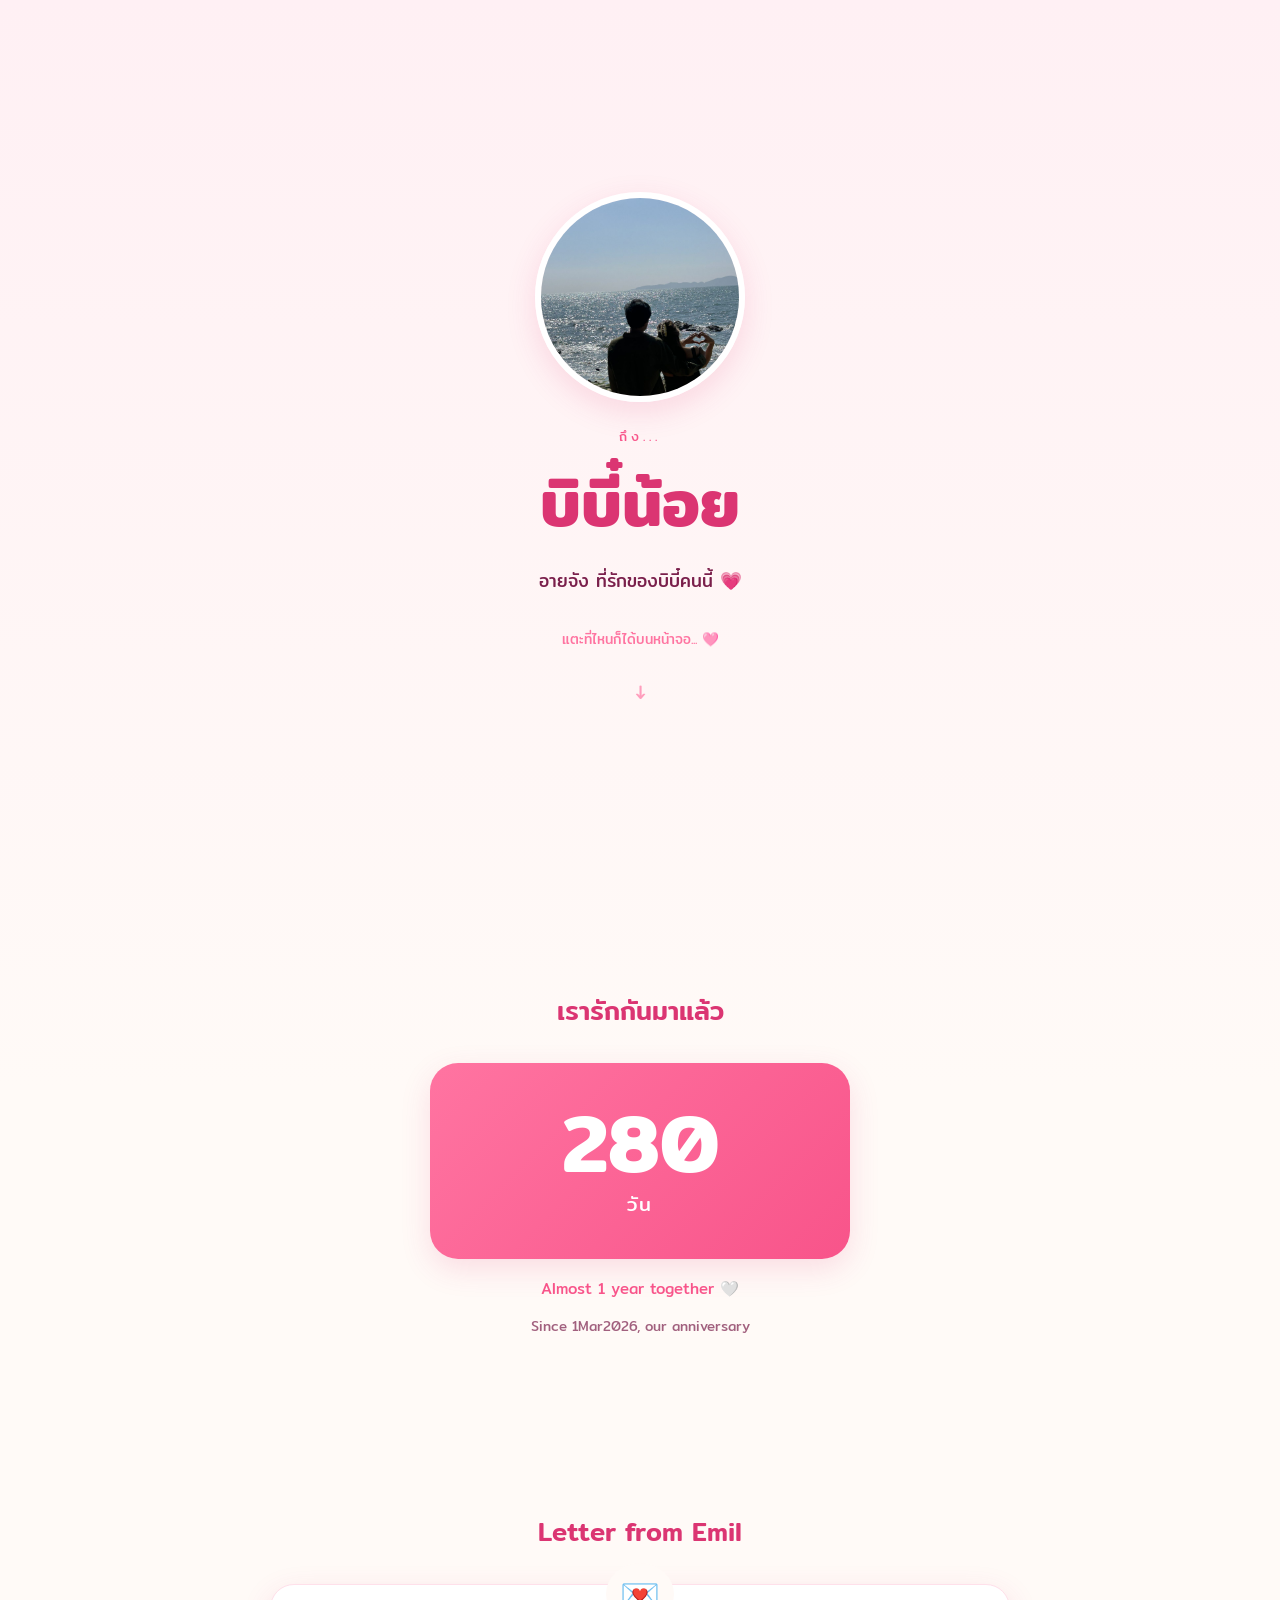
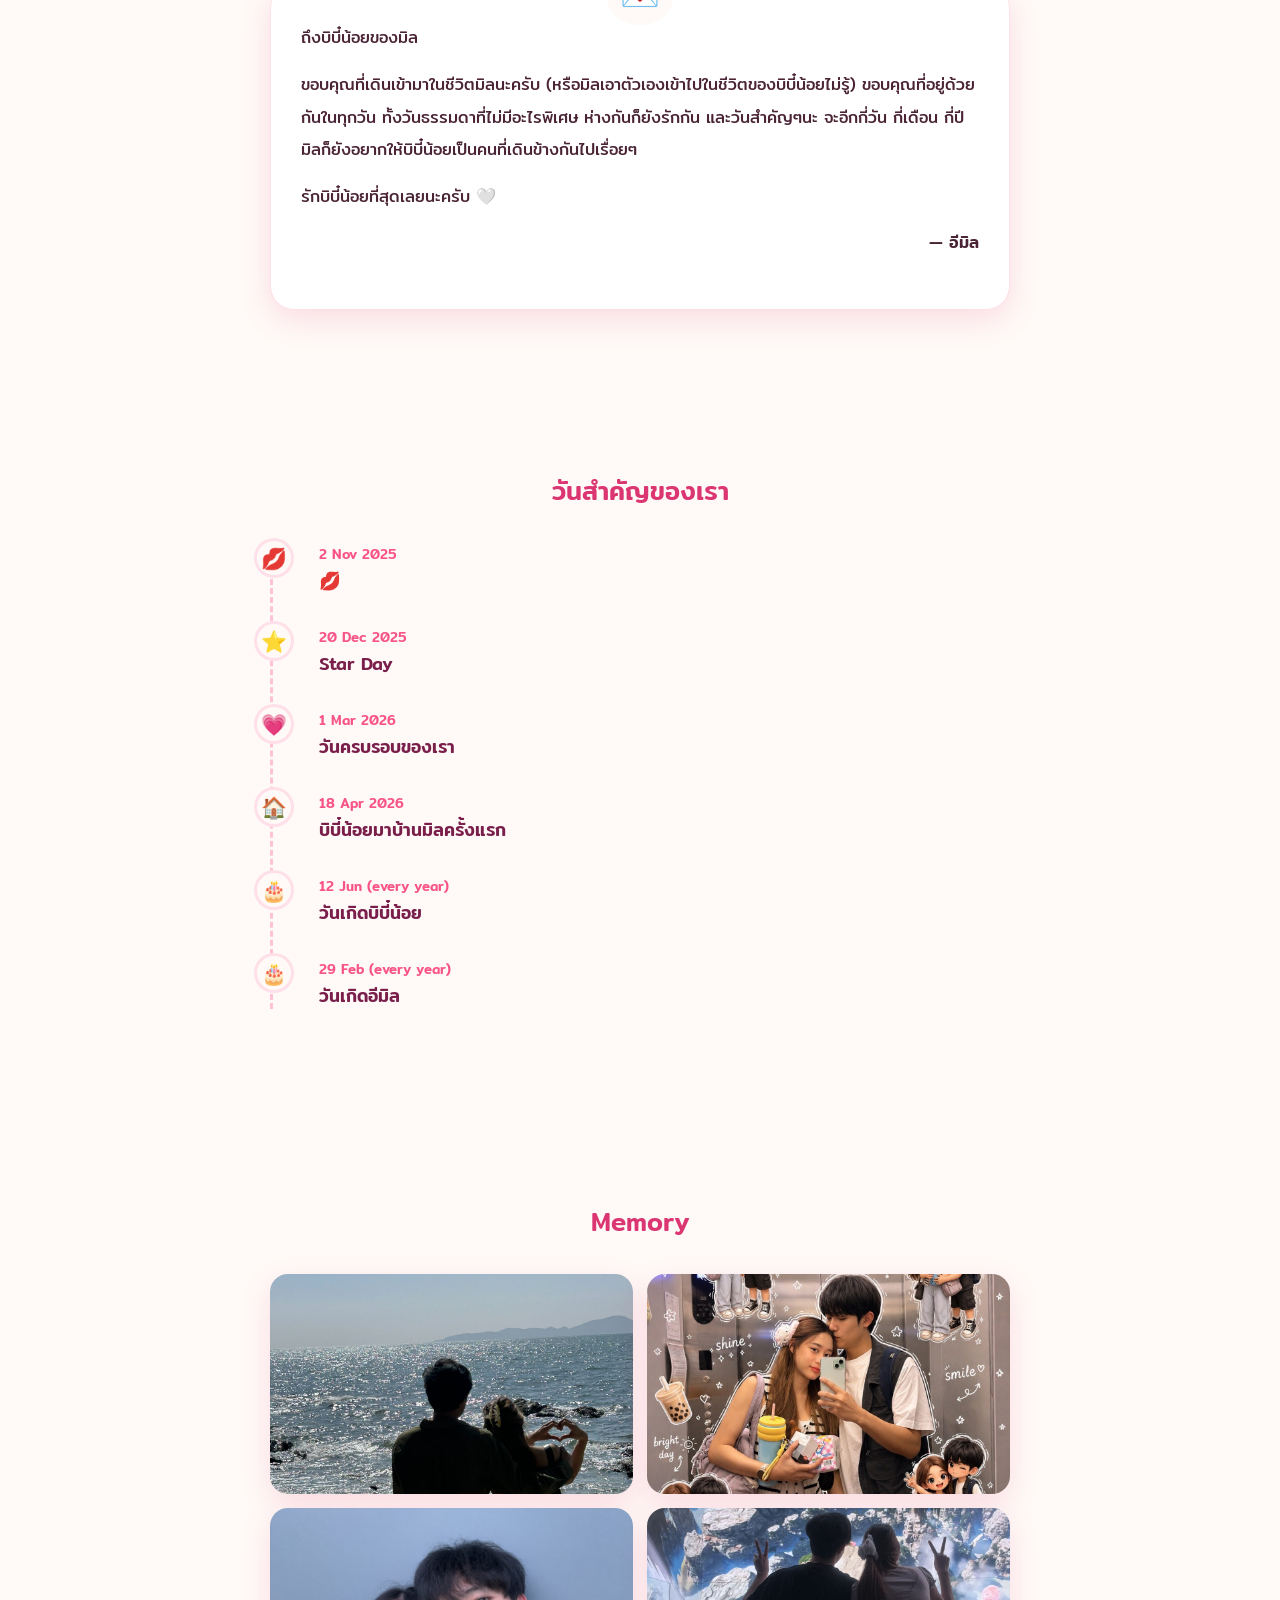
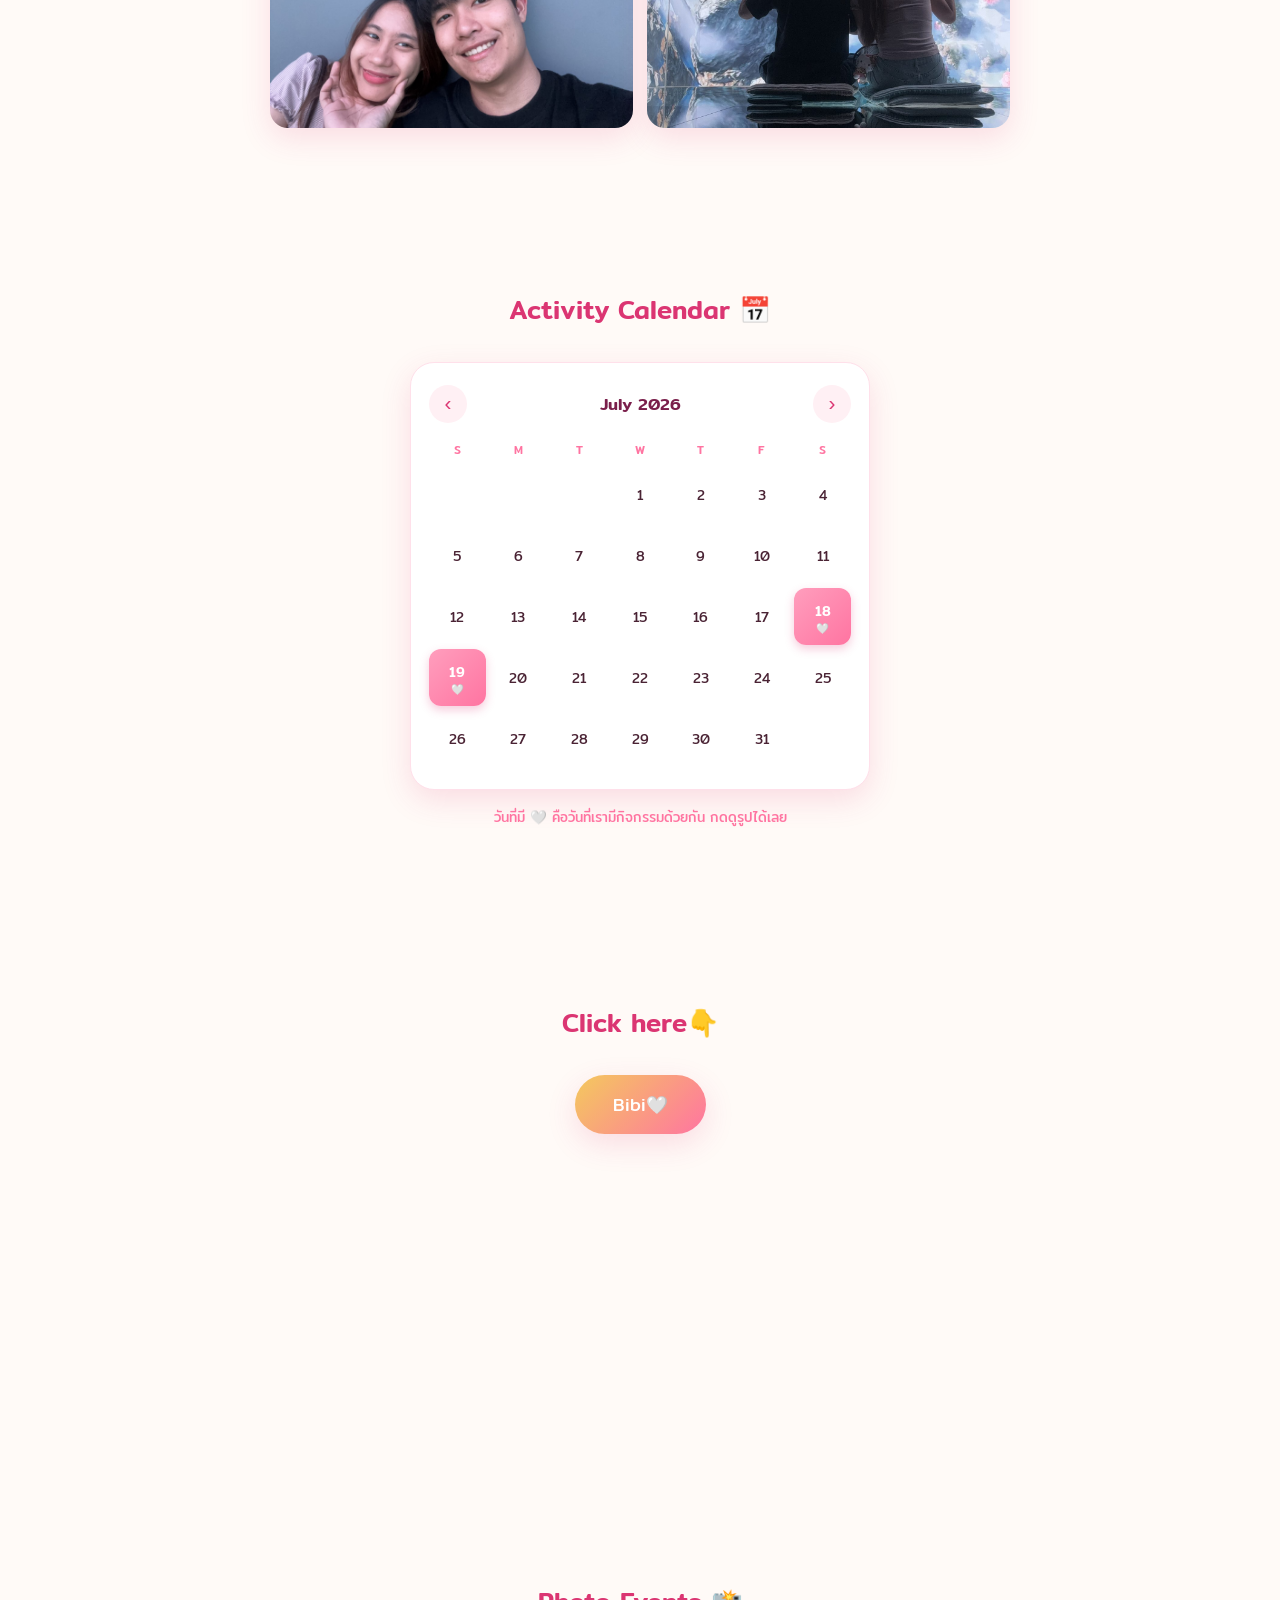
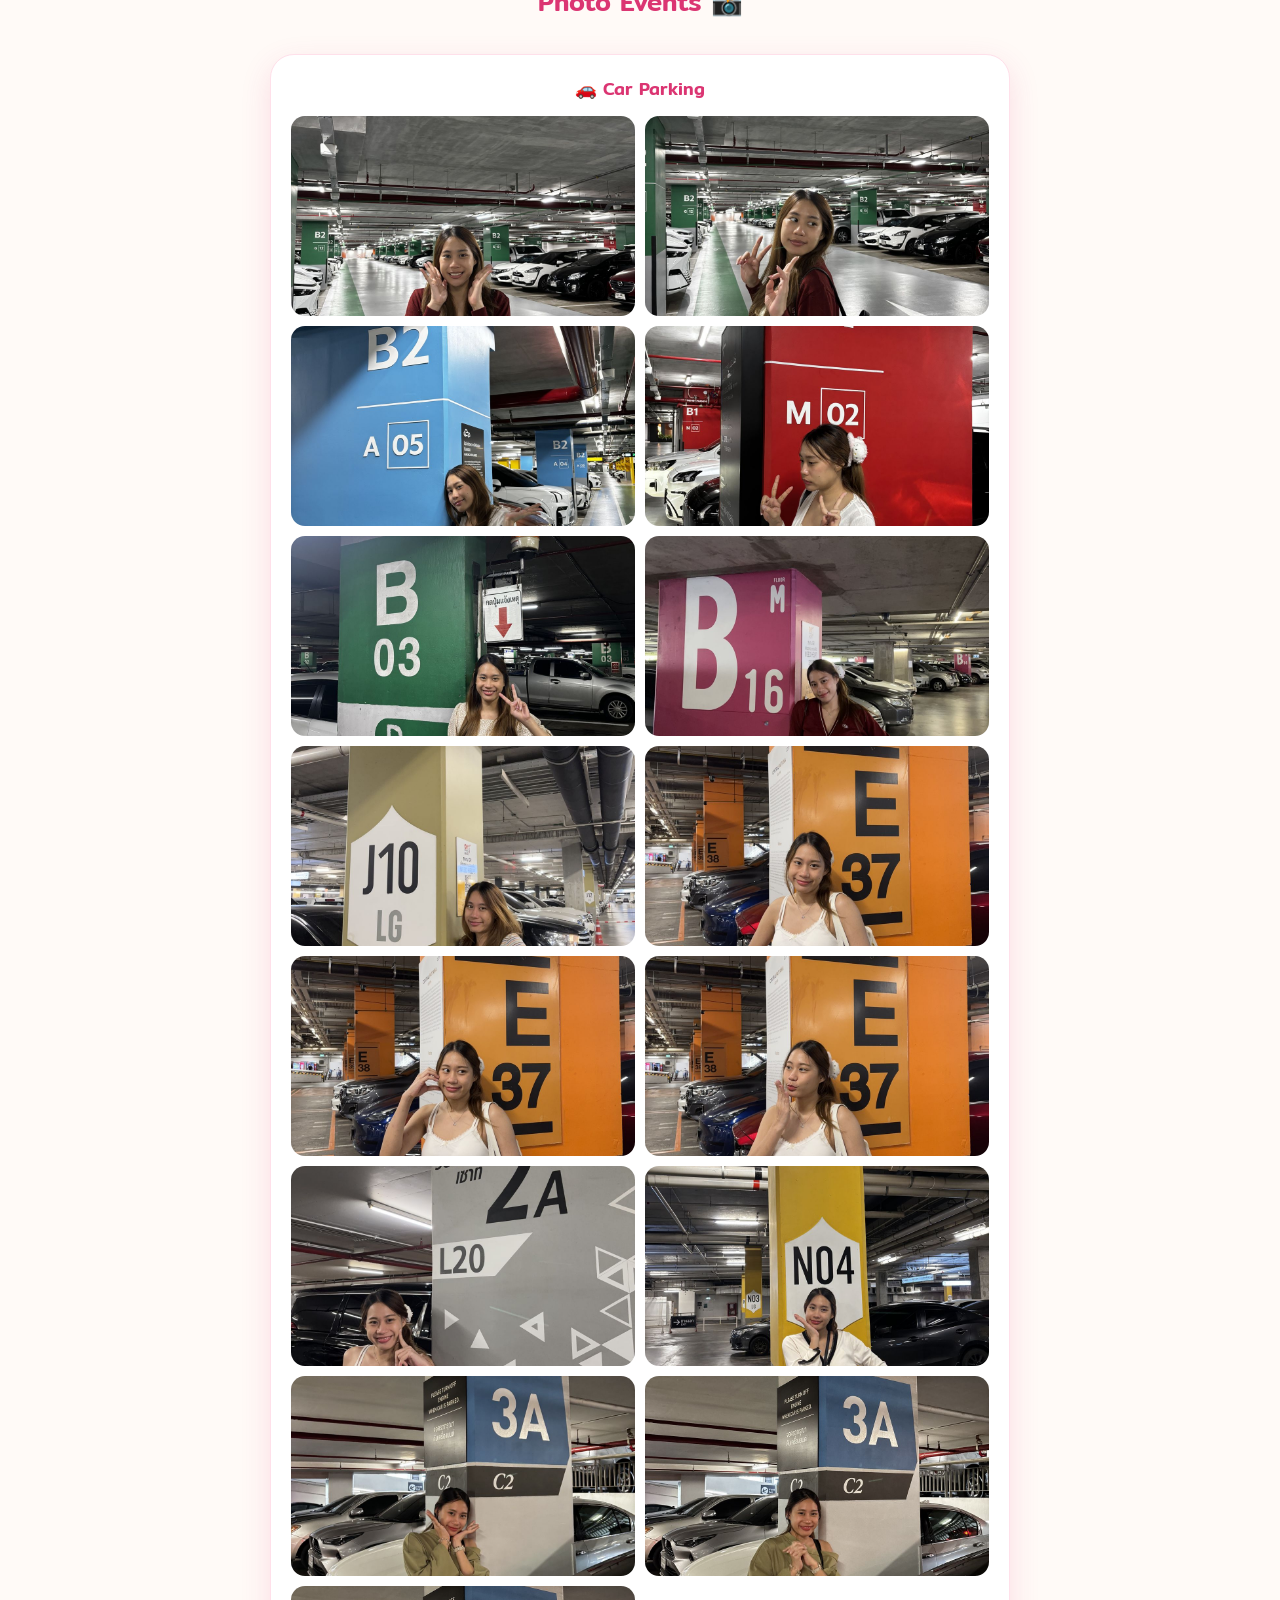
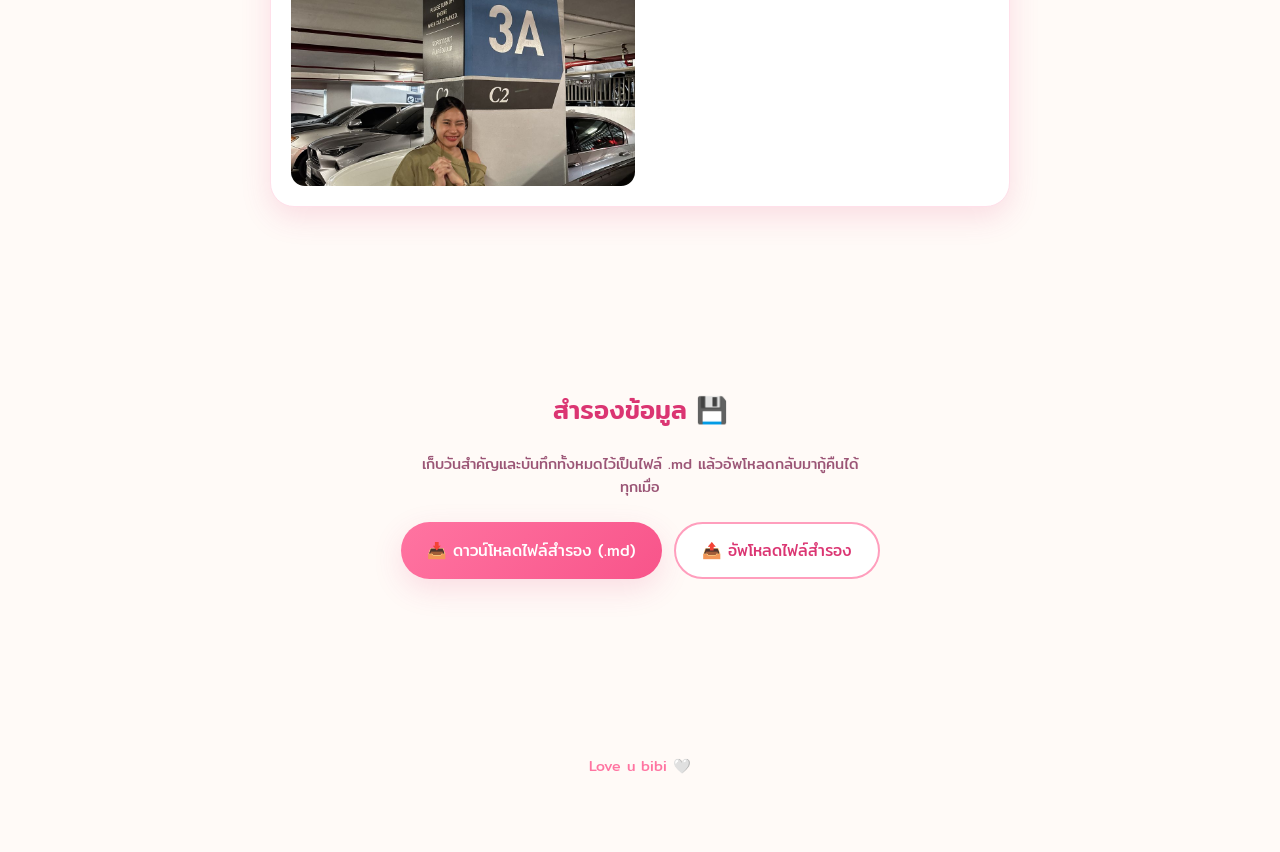
==== love-webapp/index.html @ 7a9a126c "Complete Car Parking photo event (15 photos), bump asset version Co-Authored-By: Claude Sonnet 5 <no" ====
<!DOCTYPE html>
<html lang="th">
<head>
<meta charset="UTF-8" />
<meta name="viewport" content="width=device-width, initial-scale=1.0" />
<title>อายจัง 💕</title>
<link rel="preconnect" href="https://fonts.googleapis.com">
<link href="https://fonts.googleapis.com/css2?family=Mitr:wght@300;400;500;600&family=Kanit:wght@300;400;500;600&display=swap" rel="stylesheet">
<link rel="stylesheet" href="style.css?v=3">
</head>
<body>

<div id="heart-field"></div>

<header class="hero">
  <div class="hero-photo">
    <img src="assets/photo-5.jpeg" alt="เรา" />
  </div>
  <p class="eyebrow">ถึง...</p>
  <h1 id="nickname-rotator">พี่อาย</h1>
  <p class="tagline">อายจัง ที่รักของบิบี๋คนนี้ 💗</p>
  <p class="hint">แตะที่ไหนก็ได้บนหน้าจอ... 🩷</p>
  <div class="scroll-cue">↓</div>
</header>

<main>

  <section class="counter-section">
    <h2 class="section-title">เรารักกันมาแล้ว</h2>
    <div class="counter-box">
      <div class="counter-num" id="day-count">0</div>
      <div class="counter-label">วัน</div>
    </div>
    <p class="counter-sub" id="counter-sub"></p>
    <p class="counter-since">Since 1Mar2026, our anniversary</p>
  </section>

  <section class="letter-section">
    <h2 class="section-title">Letter from Emil</h2>
    <div class="letter-card">
      <p>ถึงบิบี๋น้อยของมิล</p>
      <p>ขอบคุณที่เดินเข้ามาในชีวิตมิลนะครับ (หรือมิลเอาตัวเองเข้าไปในชีวิตของบิบี๋น้อยไม่รู้) ขอบคุณที่อยู่ด้วยกันในทุกวัน ทั้งวันธรรมดาที่ไม่มีอะไรพิเศษ ห่างกันก็ยังรักกัน และวันสำคัญๆนะ จะอีกกี่วัน กี่เดือน กี่ปี มิลก็ยังอยากให้บิบี๋น้อยเป็นคนที่เดินข้างกันไปเรื่อยๆ</p>
      <p>รักบิบี๋น้อยที่สุดเลยนะครับ 🤍</p>
      <p class="signature">— อีมิล</p>
    </div>
  </section>

  <section class="timeline-section">
    <h2 class="section-title">วันสำคัญของเรา</h2>
    <div class="timeline" id="timeline"></div>
  </section>

  <section class="gallery-section">
    <h2 class="section-title">Memory</h2>
    <div class="gallery" id="gallery">
      <img src="assets/photo-5.jpeg" alt="เรา" />
      <img src="assets/photo-3.jpeg" alt="เรา" />
      <img src="assets/photo-1.jpeg" alt="เรา" />
      <img src="assets/photo-2.jpeg" alt="เรา" />
    </div>
  </section>

  <section class="calendar-section">
    <h2 class="section-title">Activity Calendar 📅</h2>
    <div class="calendar-card">
      <div class="calendar-head">
        <button id="cal-prev" aria-label="previous month">‹</button>
        <div id="cal-title"></div>
        <button id="cal-next" aria-label="next month">›</button>
      </div>
      <div class="calendar-grid" id="cal-grid"></div>
    </div>
    <p class="calendar-hint">วันที่มี 🤍 คือวันที่เรามีกิจกรรมด้วยกัน กดดูรูปได้เลย</p>
  </section>

  <section class="surprise-section">
    <h2 class="section-title">Click here👇</h2>
    <button id="surprise-btn">Bibi🤍</button>
    <div class="surprise-photo" id="surprise-photo">
      <img src="assets/photo-4.jpeg" alt="จูบ" />
    </div>
    <div class="surprise-message" id="surprise-message"></div>
  </section>

  <section class="events-section">
    <h2 class="section-title">Photo Events 📸</h2>
    <div id="events-list"></div>
  </section>

  <section class="backup-section">
    <h2 class="section-title">สำรองข้อมูล 💾</h2>
    <p class="backup-desc">เก็บวันสำคัญและบันทึกทั้งหมดไว้เป็นไฟล์ .md แล้วอัพโหลดกลับมากู้คืนได้ทุกเมื่อ</p>
    <div class="backup-buttons">
      <button id="export-btn">📥 ดาวน์โหลดไฟล์สำรอง (.md)</button>
      <label class="upload-btn" for="import-input">📤 อัพโหลดไฟล์สำรอง</label>
      <input type="file" id="import-input" accept=".md,.txt" hidden />
    </div>
    <p class="backup-status" id="backup-status"></p>
  </section>

</main>

<footer>
  <p>Love u bibi 🤍</p>
</footer>

<div class="day-view" id="day-view">
  <div class="day-view-card">
    <button class="day-view-close" id="day-view-close">✕</button>
    <div class="day-view-title" id="day-view-title"></div>
    <div class="day-view-photos" id="day-view-photos"></div>
  </div>
</div>

<div class="lightbox" id="lightbox">
  <img id="lightbox-img" src="" alt="" />
</div>

<script src="script.js?v=3"></script>
</body>
</html>
---- love-webapp/style.css ----
:root {
  --pink-50: #fff0f4;
  --pink-100: #ffe0ea;
  --pink-200: #ffc2d6;
  --pink-300: #ff9ebd;
  --pink-400: #ff74a1;
  --pink-500: #f8548a;
  --pink-600: #db3572;
  --plum-700: #7a1f4b;
  --ink: #4a2334;
  --cream: #fffaf7;
  --gold: #f4c95d;
  --shadow: 0 10px 30px rgba(219, 53, 114, 0.15);
}

* { box-sizing: border-box; }

html { scroll-behavior: smooth; }

body {
  margin: 0;
  font-family: "Mitr", "Kanit", sans-serif;
  background: linear-gradient(180deg, var(--pink-50) 0%, var(--cream) 15%, var(--cream) 100%);
  color: var(--ink);
  overflow-x: hidden;
  cursor: default;
}

#heart-field {
  position: fixed;
  inset: 0;
  pointer-events: none;
  z-index: 5;
  overflow: hidden;
}

.ambient-heart {
  position: absolute;
  bottom: -10%;
  font-size: 20px;
  opacity: 0.55;
  animation: floatUp linear forwards;
  will-change: transform;
  filter: drop-shadow(0 0 6px rgba(255,255,255,0.4));
}

@keyframes floatUp {
  0% { transform: translateY(0) translateX(0) rotate(0deg); opacity: 0; }
  10% { opacity: 0.6; }
  90% { opacity: 0.5; }
  100% { transform: translateY(-115vh) translateX(var(--drift, 20px)) rotate(25deg); opacity: 0; }
}

.burst-heart {
  position: fixed;
  pointer-events: none;
  z-index: 999;
  font-size: 18px;
  animation: burst 900ms ease-out forwards;
}

@keyframes burst {
  0% { transform: translate(0,0) scale(0.6); opacity: 1; }
  100% { transform: translate(var(--bx), var(--by)) scale(1.2); opacity: 0; }
}

/* HERO */
.hero {
  min-height: 100svh;
  display: flex;
  flex-direction: column;
  align-items: center;
  justify-content: center;
  text-align: center;
  padding: 40px 20px;
  position: relative;
  z-index: 2;
}

.hero-photo {
  width: 210px;
  height: 210px;
  border-radius: 50%;
  overflow: hidden;
  border: 6px solid #fff;
  box-shadow: var(--shadow);
  margin-bottom: 24px;
}

.hero-photo img {
  width: 100%;
  height: 100%;
  object-fit: cover;
  object-position: center 25%;
}

.eyebrow {
  letter-spacing: 4px;
  text-transform: uppercase;
  font-size: 13px;
  color: var(--pink-500);
  margin: 0 0 6px;
}

#nickname-rotator {
  font-size: clamp(2.4rem, 8vw, 4rem);
  margin: 0;
  color: var(--pink-600);
  font-weight: 600;
  min-height: 1.3em;
  transition: opacity 0.35s ease;
}

.tagline {
  font-size: 1.1rem;
  color: var(--plum-700);
  margin: 14px 0 4px;
}

.hint {
  font-size: 0.85rem;
  color: var(--pink-400);
  margin-top: 30px;
}

.scroll-cue {
  margin-top: 10px;
  font-size: 1.4rem;
  color: var(--pink-300);
  animation: bounce 2s infinite;
}

@keyframes bounce {
  0%, 100% { transform: translateY(0); }
  50% { transform: translateY(8px); }
}

main {
  position: relative;
  z-index: 2;
}

section {
  padding: 70px 20px;
  max-width: 780px;
  margin: 0 auto;
}

.section-title {
  text-align: center;
  font-size: 1.6rem;
  color: var(--pink-600);
  margin-bottom: 32px;
  font-weight: 500;
}

/* COUNTER */
.counter-section { text-align: center; }

.counter-box {
  background: linear-gradient(135deg, var(--pink-400), var(--pink-500));
  color: #fff;
  border-radius: 28px;
  padding: 40px 20px;
  box-shadow: var(--shadow);
  max-width: 420px;
  margin: 0 auto;
}

.counter-num {
  font-size: clamp(3rem, 14vw, 5rem);
  font-weight: 600;
  line-height: 1;
  font-variant-numeric: tabular-nums;
}

.counter-label {
  font-size: 1.2rem;
  margin-top: 6px;
  letter-spacing: 2px;
}

.counter-sub {
  margin-top: 18px;
  color: var(--pink-500);
  font-size: 0.95rem;
}

.counter-since {
  color: var(--plum-700);
  opacity: 0.7;
  font-size: 0.85rem;
  margin-top: 4px;
}

/* LETTER */
.letter-card {
  background: #fff;
  border-radius: 24px;
  padding: 36px 30px;
  box-shadow: var(--shadow);
  border: 1px solid var(--pink-100);
  position: relative;
}

.letter-card::before {
  content: "💌";
  position: absolute;
  top: -22px;
  left: 50%;
  transform: translateX(-50%);
  font-size: 2rem;
  background: var(--cream);
  padding: 6px 14px;
  border-radius: 50%;
}

.letter-card p {
  line-height: 2;
  font-size: 1.02rem;
  color: var(--ink);
  margin: 0 0 14px;
}

.signature {
  text-align: right;
  color: var(--pink-500);
  font-weight: 500;
}

/* TIMELINE */
.timeline {
  position: relative;
  padding-left: 26px;
  border-left: 3px dashed var(--pink-200);
}

.timeline-item {
  position: relative;
  margin-bottom: 32px;
  padding-left: 20px;
}

.timeline-item::before {
  content: attr(data-emoji);
  position: absolute;
  left: -42px;
  top: -2px;
  font-size: 1.3rem;
  background: var(--cream);
  width: 34px;
  height: 34px;
  display: flex;
  align-items: center;
  justify-content: center;
  border-radius: 50%;
  box-shadow: 0 0 0 3px var(--pink-100);
}

.timeline-item .t-date {
  color: var(--pink-500);
  font-size: 0.85rem;
  font-weight: 500;
}

.timeline-item .t-title {
  font-size: 1.1rem;
  color: var(--plum-700);
  margin: 2px 0 4px;
  font-weight: 500;
}

.timeline-item .t-desc {
  font-size: 0.9rem;
  color: var(--ink);
  opacity: 0.8;
}

/* GALLERY */
.gallery {
  display: grid;
  grid-template-columns: repeat(2, 1fr);
  gap: 14px;
}

.gallery img {
  width: 100%;
  height: 220px;
  object-fit: cover;
  border-radius: 18px;
  box-shadow: var(--shadow);
  cursor: pointer;
  transition: transform 0.25s ease;
}

.gallery img:hover { transform: scale(1.03); }

/* ACTIVITY CALENDAR */
.calendar-card {
  background: #fff;
  border-radius: 24px;
  padding: 22px 18px;
  box-shadow: var(--shadow);
  border: 1px solid var(--pink-100);
  max-width: 460px;
  margin: 0 auto;
}

.calendar-head {
  display: flex;
  align-items: center;
  justify-content: space-between;
  margin-bottom: 14px;
}

.calendar-head button {
  border: none;
  background: var(--pink-50);
  color: var(--pink-600);
  width: 38px;
  height: 38px;
  border-radius: 50%;
  font-size: 1.3rem;
  cursor: pointer;
  line-height: 1;
}

.calendar-head button:active { transform: scale(0.92); }

#cal-title {
  font-weight: 500;
  color: var(--plum-700);
  font-size: 1.05rem;
}

.calendar-grid {
  display: grid;
  grid-template-columns: repeat(7, 1fr);
  gap: 4px;
}

.cal-dow {
  text-align: center;
  font-size: 0.72rem;
  color: var(--pink-400);
  padding: 4px 0;
  font-weight: 500;
}

.cal-day {
  aspect-ratio: 1;
  display: flex;
  flex-direction: column;
  align-items: center;
  justify-content: center;
  border-radius: 12px;
  font-size: 0.85rem;
  color: var(--ink);
  position: relative;
}

.cal-day.cal-today { box-shadow: inset 0 0 0 2px var(--pink-300); }

.cal-day.cal-active {
  background: linear-gradient(135deg, var(--pink-300), var(--pink-400));
  color: #fff;
  cursor: pointer;
  font-weight: 500;
  box-shadow: 0 4px 10px rgba(219, 53, 114, 0.25);
}

.cal-day.cal-active:active { transform: scale(0.92); }

.cal-day .cal-mark {
  font-size: 0.65rem;
  line-height: 1;
  margin-top: 1px;
}

.calendar-hint {
  text-align: center;
  color: var(--pink-400);
  font-size: 0.85rem;
  margin-top: 16px;
}

/* DAY VIEW OVERLAY */
.day-view {
  position: fixed;
  inset: 0;
  background: rgba(74, 35, 52, 0.85);
  display: none;
  align-items: center;
  justify-content: center;
  z-index: 1001;
  padding: 18px;
}

.day-view.open { display: flex; }

.day-view-card {
  background: var(--cream);
  border-radius: 22px;
  padding: 20px;
  max-width: 460px;
  width: 100%;
  max-height: 88vh;
  overflow-y: auto;
  position: relative;
}

.day-view-close {
  position: absolute;
  top: 12px;
  right: 12px;
  border: none;
  background: var(--pink-100);
  color: var(--pink-600);
  width: 34px;
  height: 34px;
  border-radius: 50%;
  cursor: pointer;
  font-size: 1rem;
}

.day-view-title {
  text-align: center;
  color: var(--pink-600);
  font-weight: 500;
  font-size: 1.05rem;
  margin: 4px 30px 14px;
}

.day-view-photos {
  display: flex;
  flex-direction: column;
  gap: 12px;
}

.day-view-activity-title {
  color: var(--pink-600);
  font-weight: 500;
  font-size: 0.95rem;
  margin-top: 6px;
}

.day-view-photos img {
  width: 100%;
  border-radius: 14px;
  box-shadow: var(--shadow);
  display: block;
}

/* SURPRISE */
.surprise-section {
  text-align: center;
}

#surprise-btn {
  font-family: inherit;
  font-size: 1.1rem;
  padding: 16px 38px;
  border-radius: 999px;
  border: none;
  background: linear-gradient(135deg, var(--gold), var(--pink-400));
  color: #fff;
  box-shadow: var(--shadow);
  cursor: pointer;
  transition: transform 0.15s ease;
}

#surprise-btn:active { transform: scale(0.95); }

.surprise-photo {
  margin: 26px auto 0;
  width: min(270px, 70vw);
  transform: scale(0);
  opacity: 0;
  transition: transform 0.5s cubic-bezier(0.34, 1.56, 0.64, 1), opacity 0.4s ease;
}

.surprise-photo.show {
  transform: scale(1);
  opacity: 1;
}

.surprise-photo img {
  width: 100%;
  border-radius: 22px;
  border: 5px solid #fff;
  box-shadow: var(--shadow);
  display: block;
}

.surprise-message {
  margin-top: 26px;
  font-size: 1.15rem;
  color: var(--plum-700);
  min-height: 30px;
  max-width: 500px;
  margin-left: auto;
  margin-right: auto;
  line-height: 1.8;
  opacity: 0;
  transition: opacity 0.4s ease;
}

.surprise-message.show { opacity: 1; }

/* JOURNAL */
.journal-form {
  background: #fff;
  border-radius: 20px;
  padding: 20px;
  box-shadow: var(--shadow);
  border: 1px solid var(--pink-100);
  display: flex;
  flex-direction: column;
  gap: 12px;
  max-width: 520px;
  margin: 0 auto 26px;
}

.journal-form input,
.journal-form select {
  font-family: inherit;
  font-size: 0.95rem;
  padding: 12px 14px;
  border: 1.5px solid var(--pink-200);
  border-radius: 12px;
  color: var(--ink);
  background: var(--pink-50);
  outline: none;
}

.journal-form input:focus,
.journal-form select:focus {
  border-color: var(--pink-400);
}

.journal-form-row {
  display: flex;
  gap: 10px;
}

.journal-form-row select { flex: 1; }

.journal-form button {
  font-family: inherit;
  font-size: 0.95rem;
  padding: 12px 22px;
  border: none;
  border-radius: 12px;
  background: linear-gradient(135deg, var(--pink-400), var(--pink-500));
  color: #fff;
  cursor: pointer;
}

.journal-form button:active { transform: scale(0.96); }

.notes-list {
  max-width: 520px;
  margin: 0 auto;
  display: flex;
  flex-direction: column;
  gap: 10px;
}

.note-item {
  background: #fff;
  border: 1px solid var(--pink-100);
  border-radius: 14px;
  padding: 12px 16px;
  box-shadow: 0 4px 12px rgba(219, 53, 114, 0.08);
  display: flex;
  align-items: flex-start;
  gap: 10px;
}

.note-item .n-body { flex: 1; }

.note-item .n-date {
  font-size: 0.78rem;
  color: var(--pink-500);
}

.note-item .n-text {
  font-size: 0.95rem;
  color: var(--ink);
  margin-top: 2px;
  word-break: break-word;
}

.note-item .n-del {
  border: none;
  background: none;
  cursor: pointer;
  font-size: 0.9rem;
  opacity: 0.5;
  padding: 4px;
}

.note-item .n-del:hover { opacity: 1; }

.notes-empty {
  text-align: center;
  color: var(--pink-300);
  font-size: 0.9rem;
}

/* PHOTO EVENTS */
.event-card {
  background: #fff;
  border-radius: 24px;
  padding: 20px;
  box-shadow: var(--shadow);
  border: 1px solid var(--pink-100);
  margin-bottom: 22px;
}

.event-title {
  color: var(--pink-600);
  font-weight: 500;
  font-size: 1.1rem;
  margin: 0 0 14px;
  text-align: center;
}

.event-photos {
  display: grid;
  grid-template-columns: repeat(2, 1fr);
  gap: 10px;
}

.event-photos img {
  width: 100%;
  height: 200px;
  object-fit: cover;
  border-radius: 14px;
  cursor: pointer;
  transition: transform 0.25s ease;
}

.event-photos img:hover { transform: scale(1.03); }

/* BACKUP */
.backup-section { text-align: center; }

.backup-desc {
  color: var(--plum-700);
  opacity: 0.75;
  font-size: 0.92rem;
  max-width: 440px;
  margin: -10px auto 24px;
}

.backup-buttons {
  display: flex;
  flex-wrap: wrap;
  gap: 12px;
  justify-content: center;
}

#export-btn, .upload-btn {
  font-family: inherit;
  font-size: 0.98rem;
  padding: 14px 26px;
  border-radius: 999px;
  border: none;
  cursor: pointer;
  display: inline-block;
}

#export-btn {
  background: linear-gradient(135deg, var(--pink-400), var(--pink-500));
  color: #fff;
  box-shadow: var(--shadow);
}

.upload-btn {
  background: #fff;
  color: var(--pink-600);
  border: 2px solid var(--pink-300);
}

#export-btn:active, .upload-btn:active { transform: scale(0.96); }

.backup-status {
  margin-top: 16px;
  font-size: 0.9rem;
  color: var(--pink-600);
  min-height: 1.4em;
}

footer {
  text-align: center;
  padding: 40px 20px 60px;
  color: var(--pink-400);
  font-size: 0.9rem;
  position: relative;
  z-index: 2;
}

/* LIGHTBOX */
.lightbox {
  position: fixed;
  inset: 0;
  background: rgba(74, 35, 52, 0.9);
  display: none;
  align-items: center;
  justify-content: center;
  z-index: 1000;
  padding: 20px;
}

.lightbox.open { display: flex; }

.lightbox img {
  max-width: 100%;
  max-height: 90vh;
  border-radius: 12px;
  box-shadow: 0 10px 40px rgba(0,0,0,0.4);
}

@media (max-width: 480px) {
  .gallery { grid-template-columns: 1fr 1fr; }
  .gallery img { height: 160px; }
}
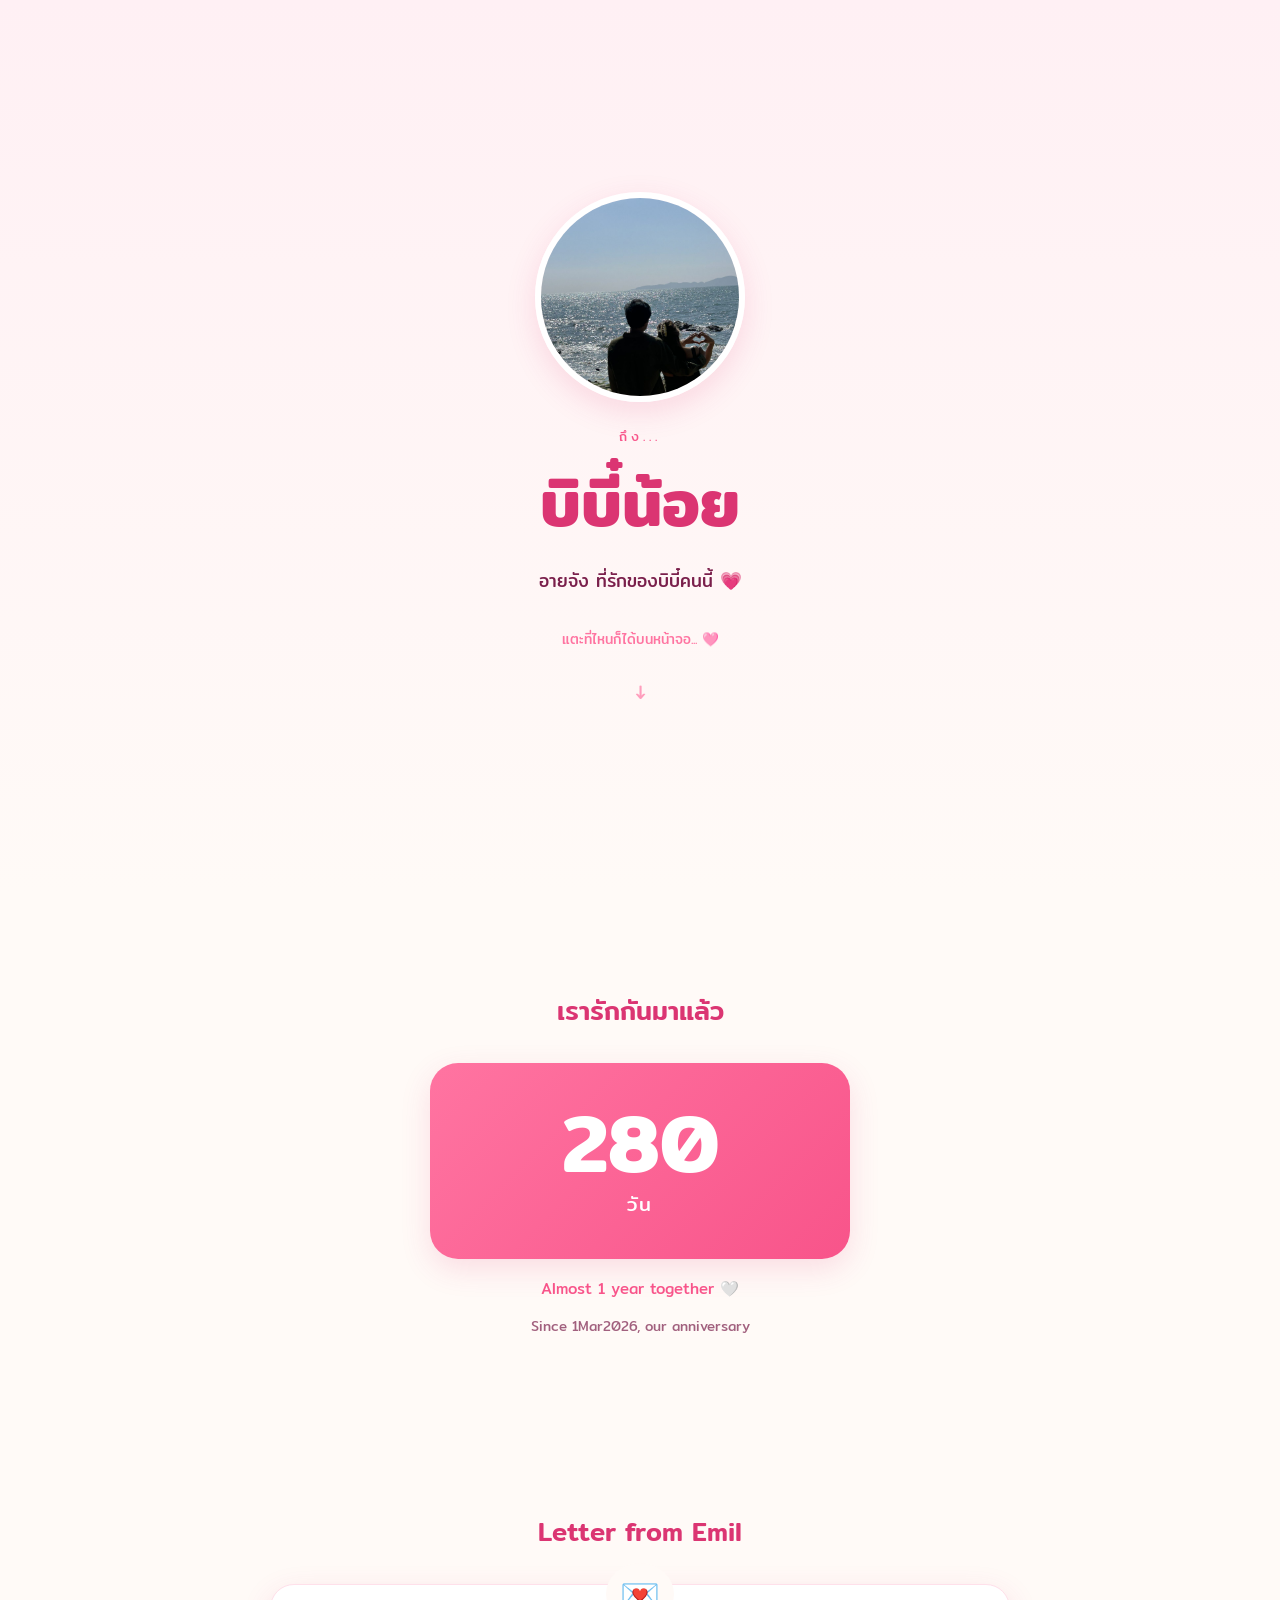
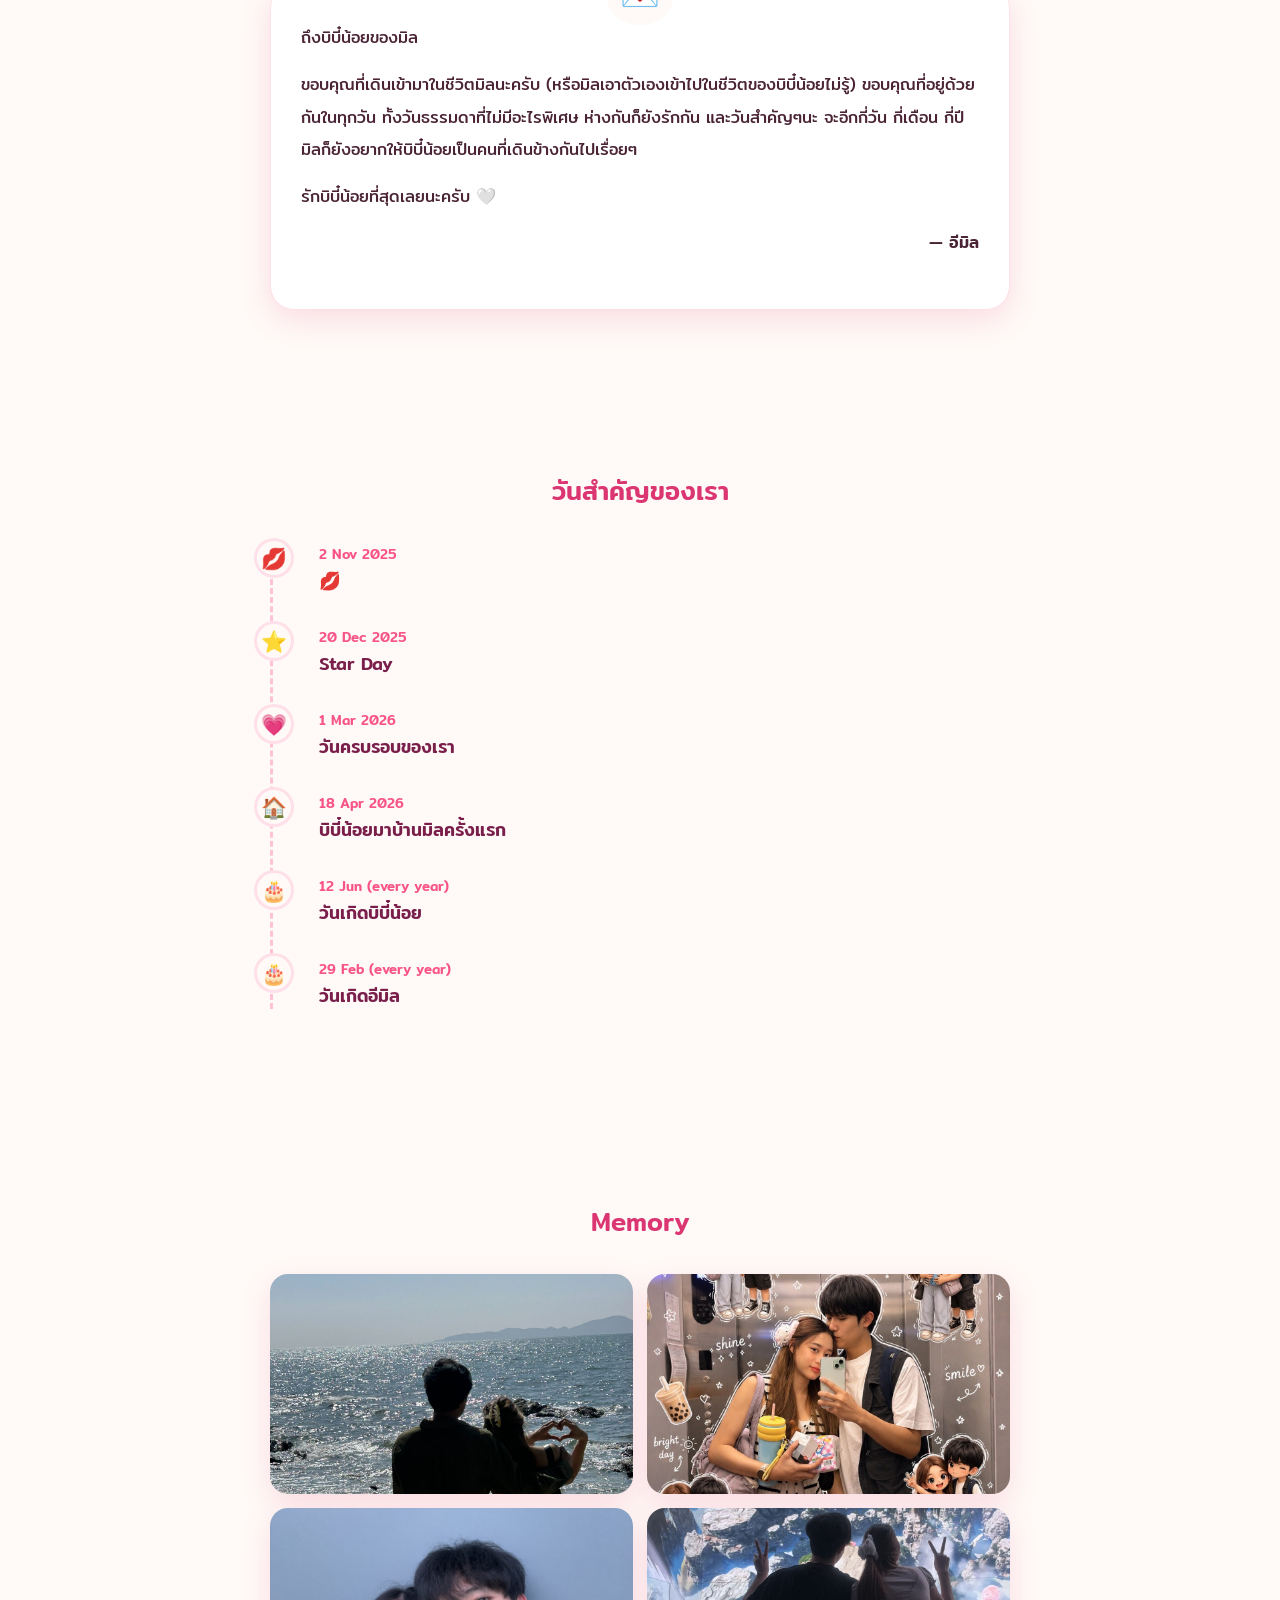
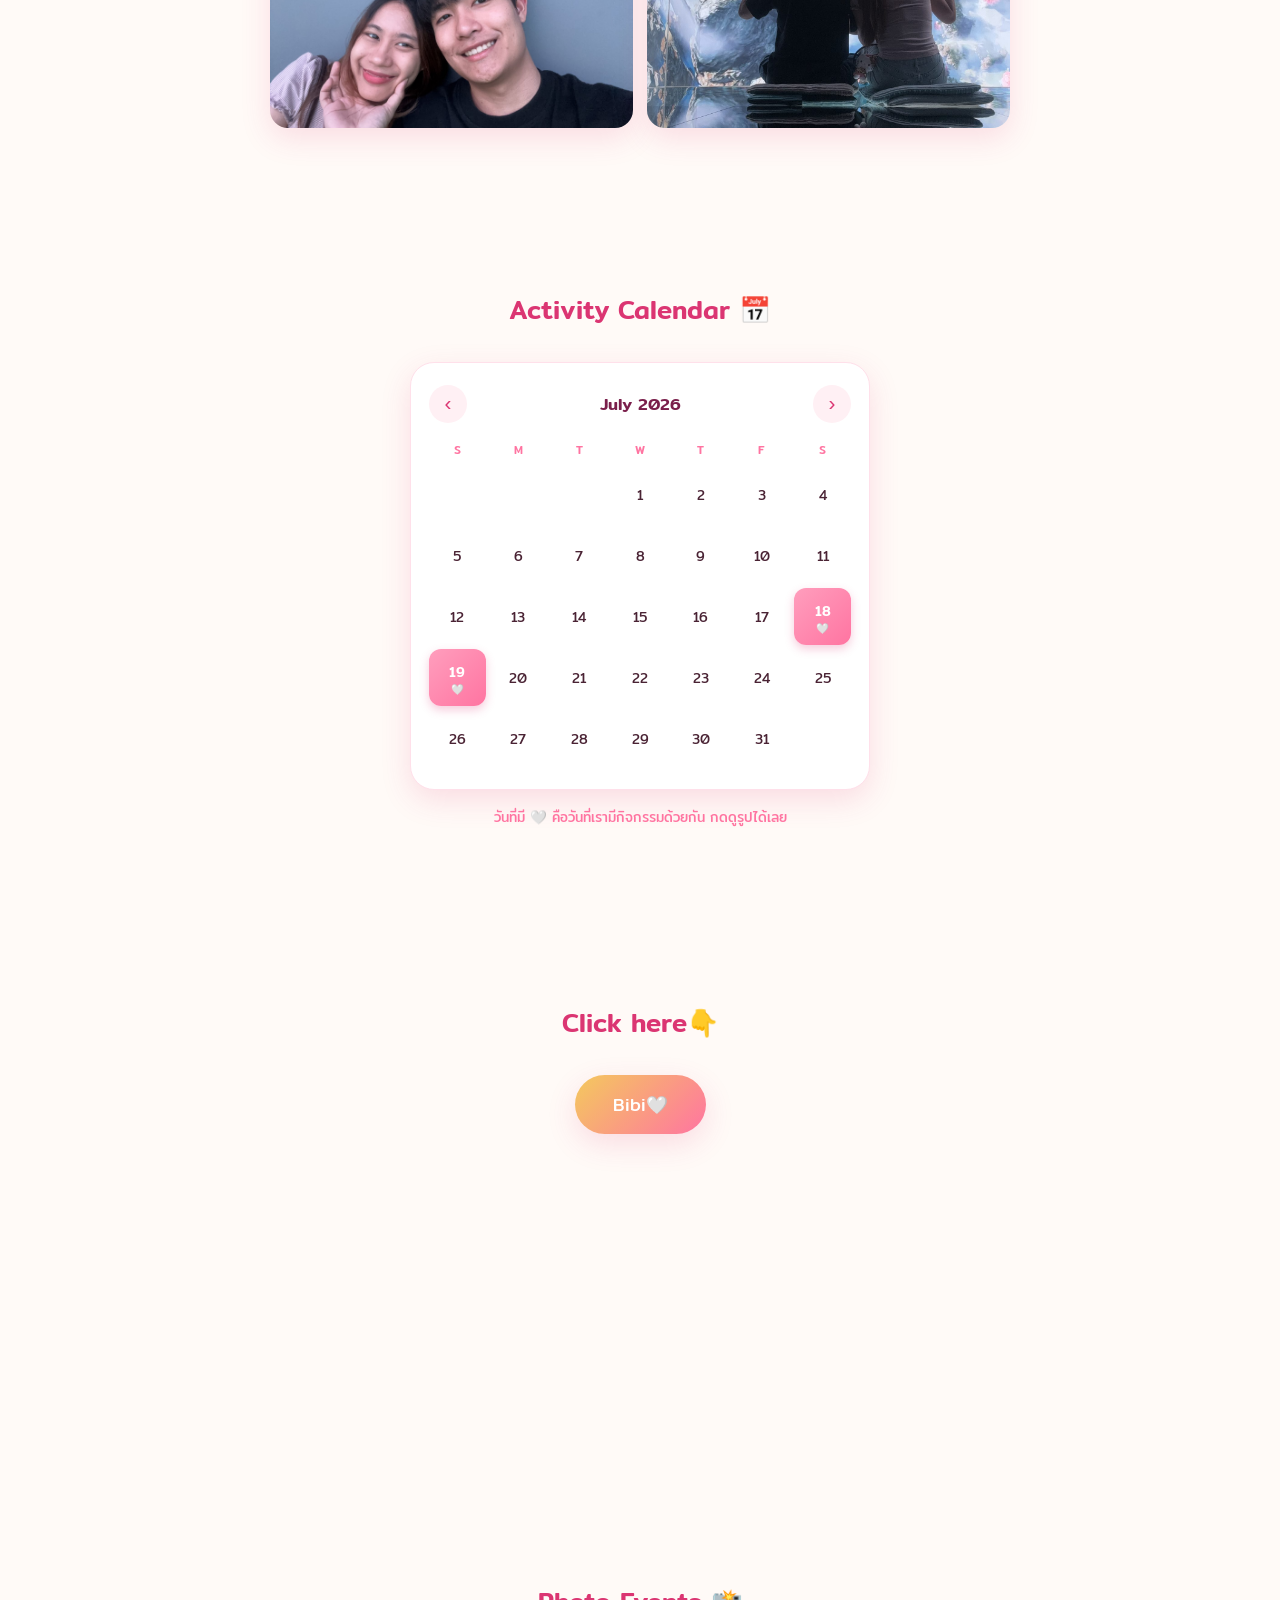
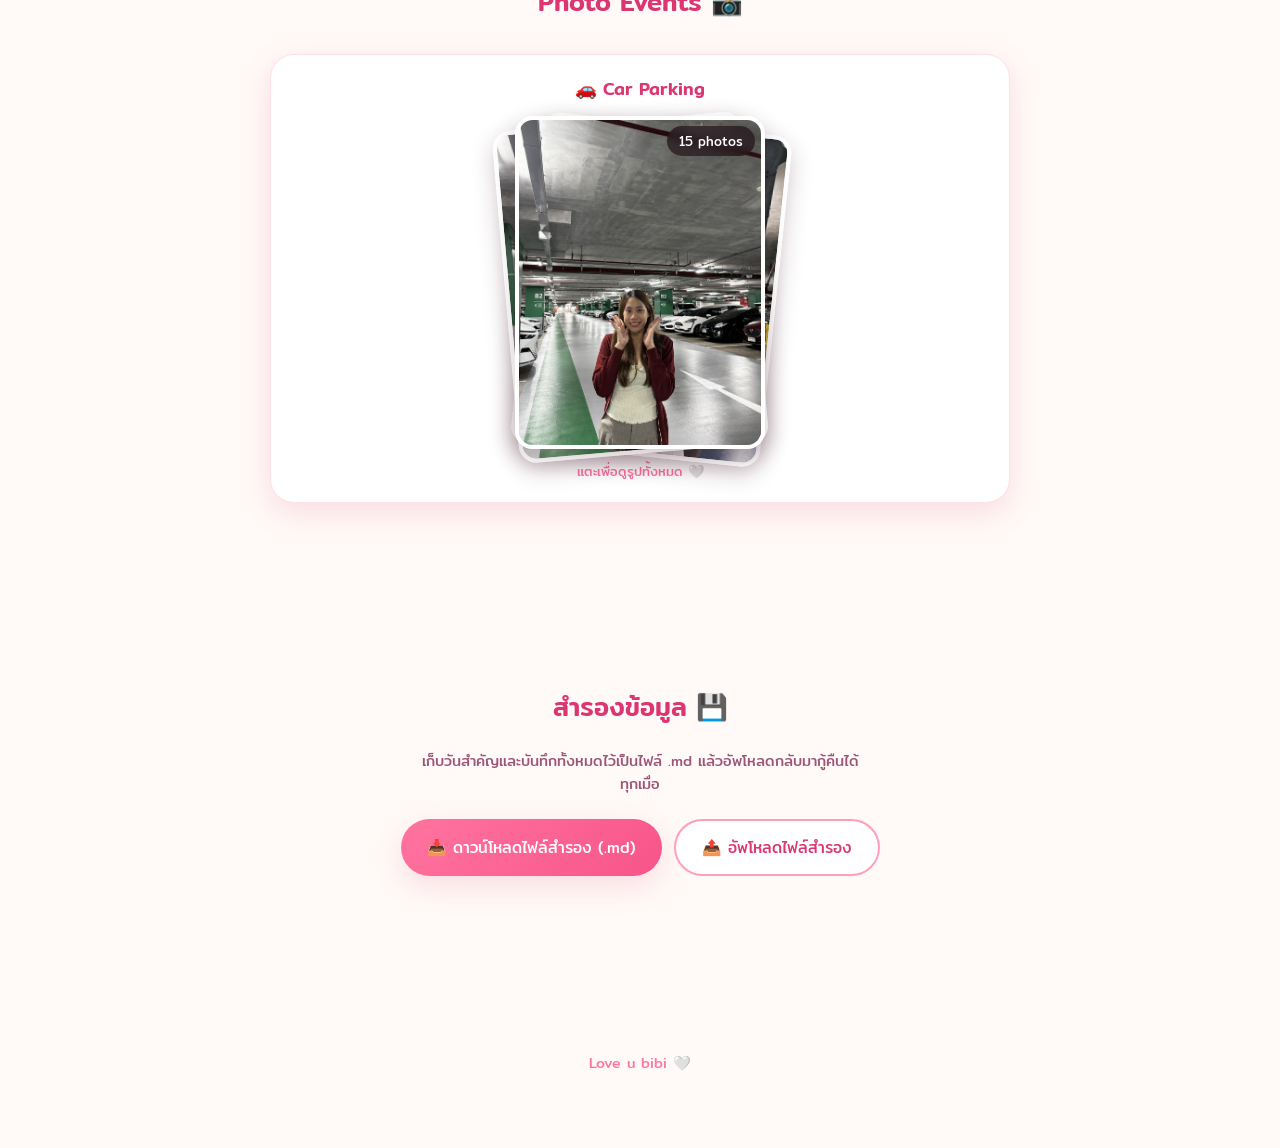
==== commit 61b88123: "Photo Events: stacked pile layout with photo count badge Replace the tall photo grid with an iOS Pho" ====
--- a/love-webapp/index.html
+++ b/love-webapp/index.html
@@ -6,7 +6,7 @@
 <title>อายจัง 💕</title>
 <link rel="preconnect" href="https://fonts.googleapis.com">
 <link href="https://fonts.googleapis.com/css2?family=Mitr:wght@300;400;500;600&family=Kanit:wght@300;400;500;600&display=swap" rel="stylesheet">
-<link rel="stylesheet" href="style.css?v=3">
+<link rel="stylesheet" href="style.css?v=4">
 </head>
 <body>
 
@@ -116,6 +116,6 @@
   <img id="lightbox-img" src="" alt="" />
 </div>
 
-<script src="script.js?v=3"></script>
+<script src="script.js?v=4"></script>
 </body>
 </html>
--- a/love-webapp/style.css
+++ b/love-webapp/style.css
@@ -626,22 +626,50 @@
   text-align: center;
 }
 
-.event-photos {
-  display: grid;
-  grid-template-columns: repeat(2, 1fr);
-  gap: 10px;
-}
-
-.event-photos img {
+.photo-stack {
+  position: relative;
+  width: min(250px, 65vw);
+  aspect-ratio: 3 / 4;
+  margin: 10px auto 6px;
+  cursor: pointer;
+}
+
+.stack-img {
+  position: absolute;
+  inset: 0;
   width: 100%;
-  height: 200px;
+  height: 100%;
   object-fit: cover;
-  border-radius: 14px;
-  cursor: pointer;
-  transition: transform 0.25s ease;
-}
-
-.event-photos img:hover { transform: scale(1.03); }
+  border-radius: 18px;
+  border: 4px solid #fff;
+  box-shadow: 0 8px 22px rgba(74, 35, 52, 0.25);
+}
+
+.stack-img.s3 { transform: rotate(6deg) translate(12px, 6px); }
+.stack-img.s2 { transform: rotate(-5deg) translate(-10px, 4px); }
+.stack-img.s1 { transform: none; }
+
+.photo-stack:active .stack-img.s1 { transform: scale(0.97); }
+
+.stack-count {
+  position: absolute;
+  top: 10px;
+  right: 10px;
+  background: rgba(30, 15, 22, 0.65);
+  color: #fff;
+  font-size: 0.8rem;
+  padding: 5px 12px;
+  border-radius: 999px;
+  backdrop-filter: blur(4px);
+  z-index: 2;
+}
+
+.event-hint {
+  text-align: center;
+  color: var(--pink-400);
+  font-size: 0.82rem;
+  margin: 12px 0 0;
+}
 
 /* BACKUP */
 .backup-section { text-align: center; }
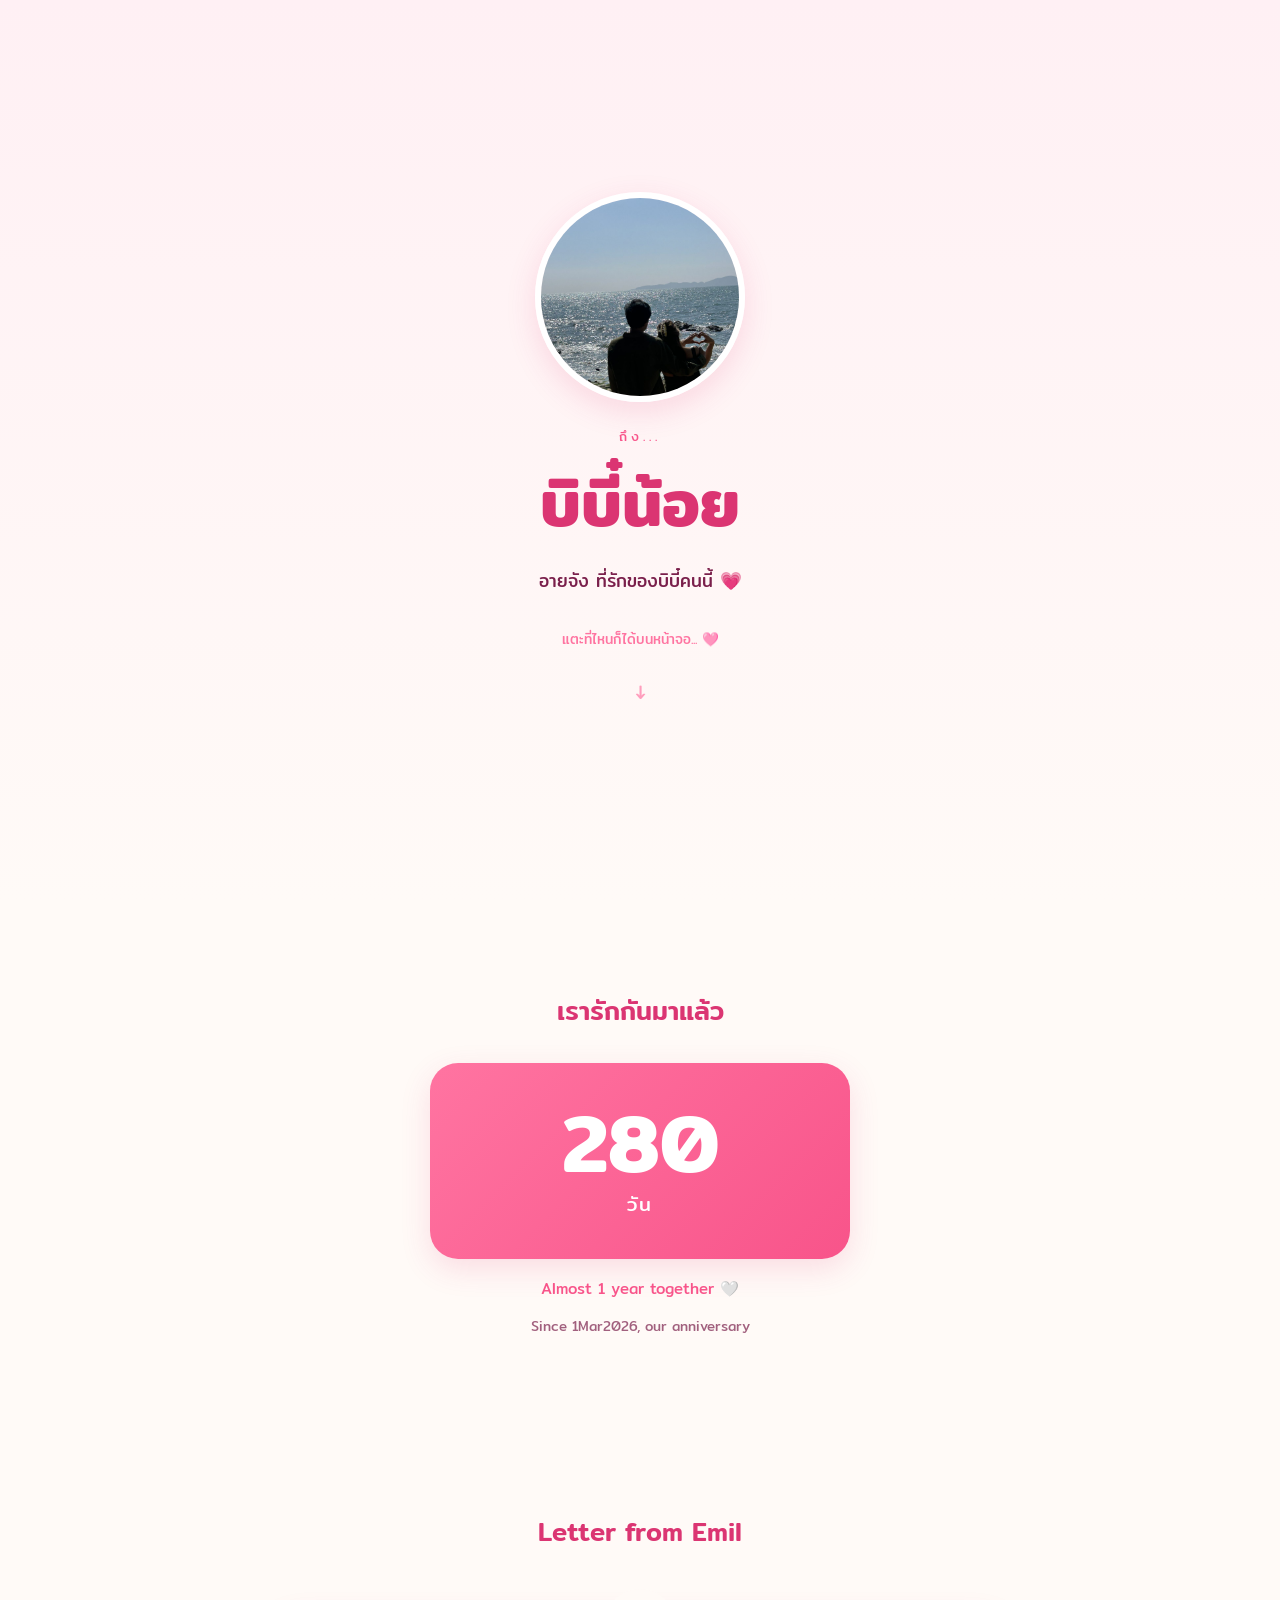
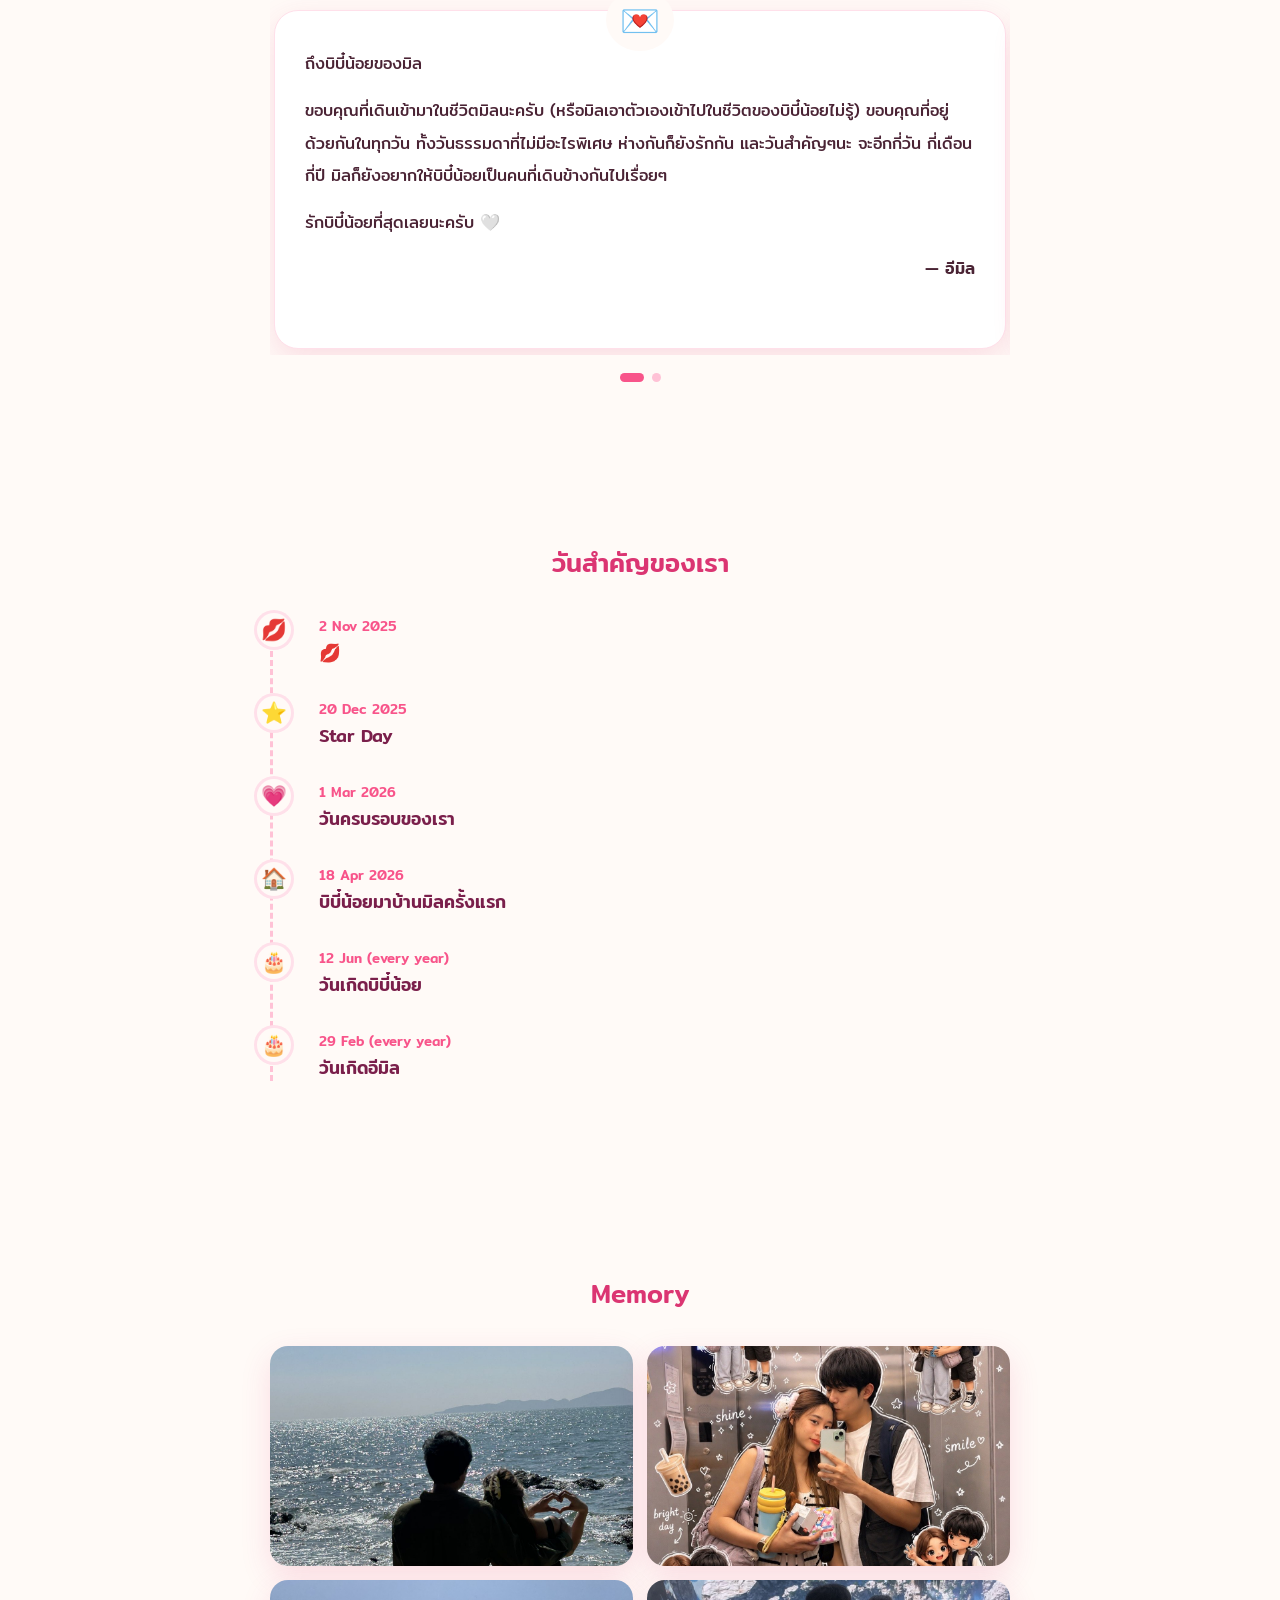
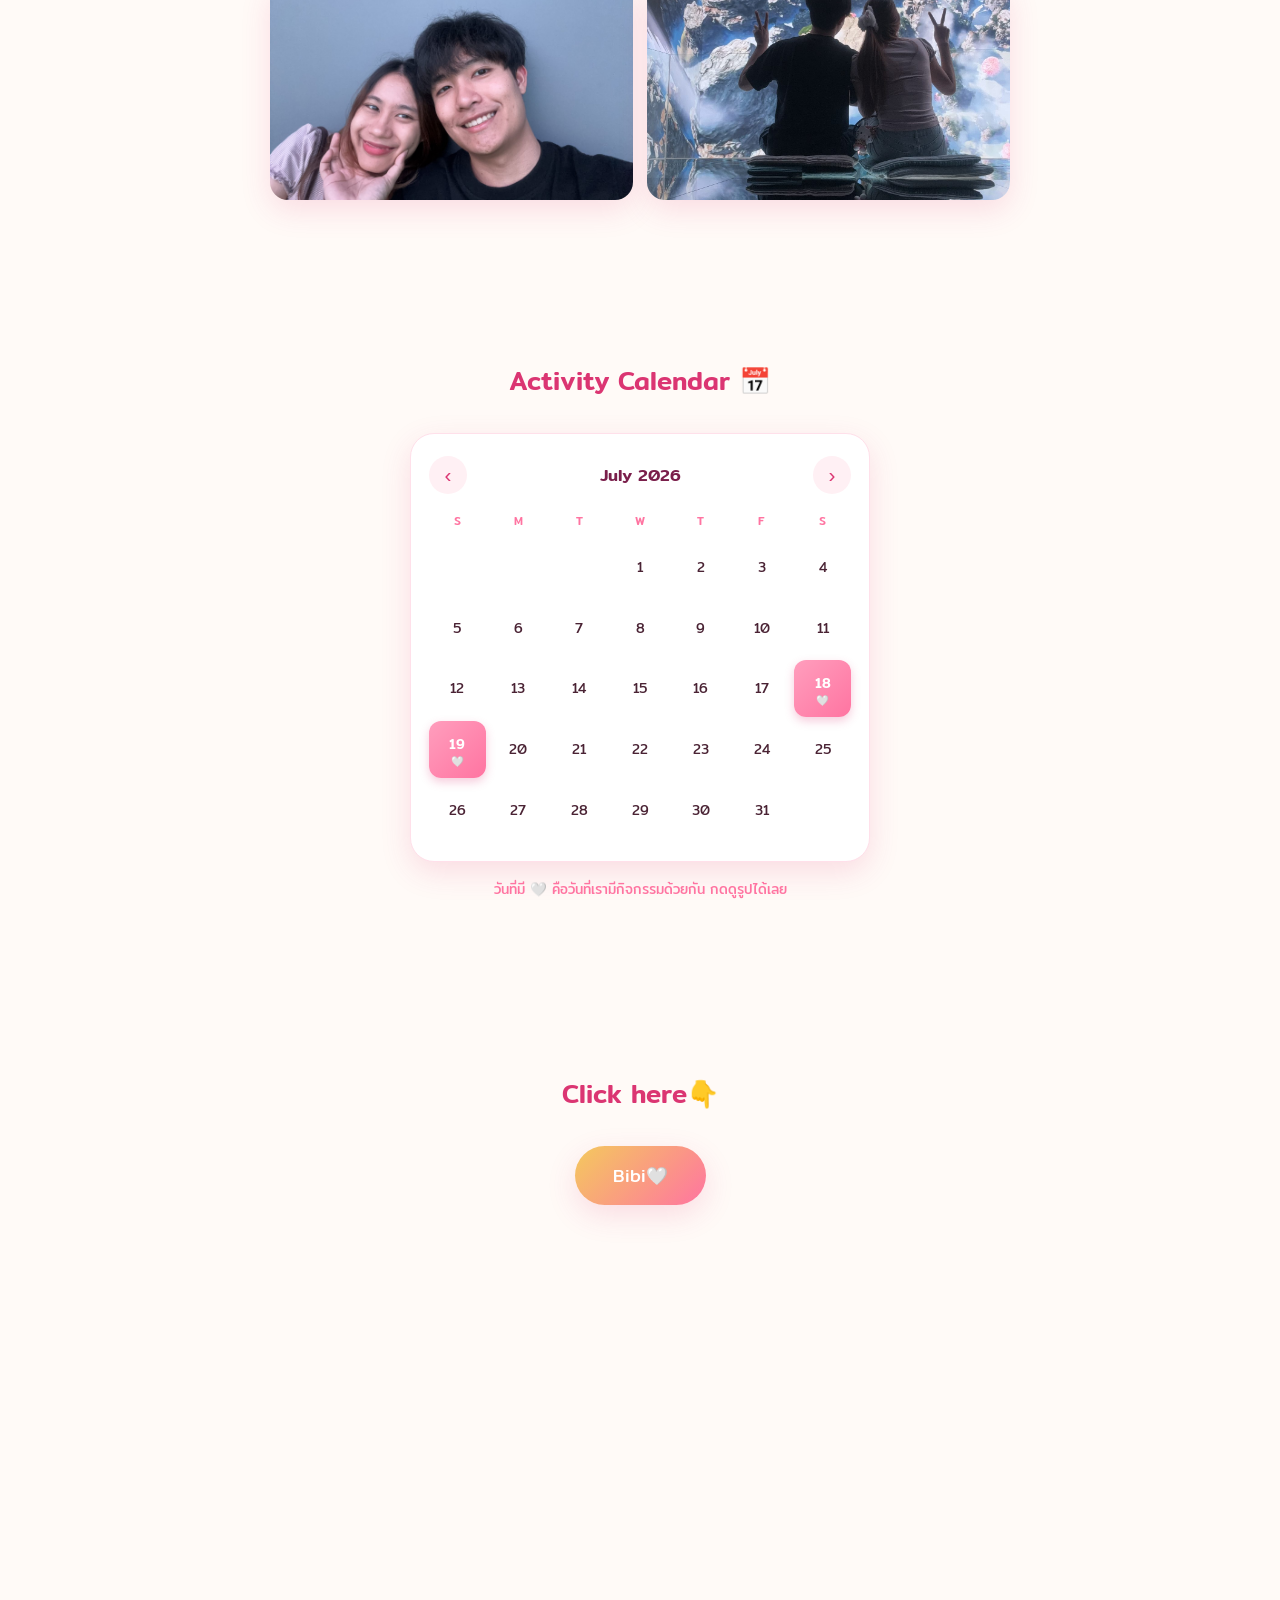
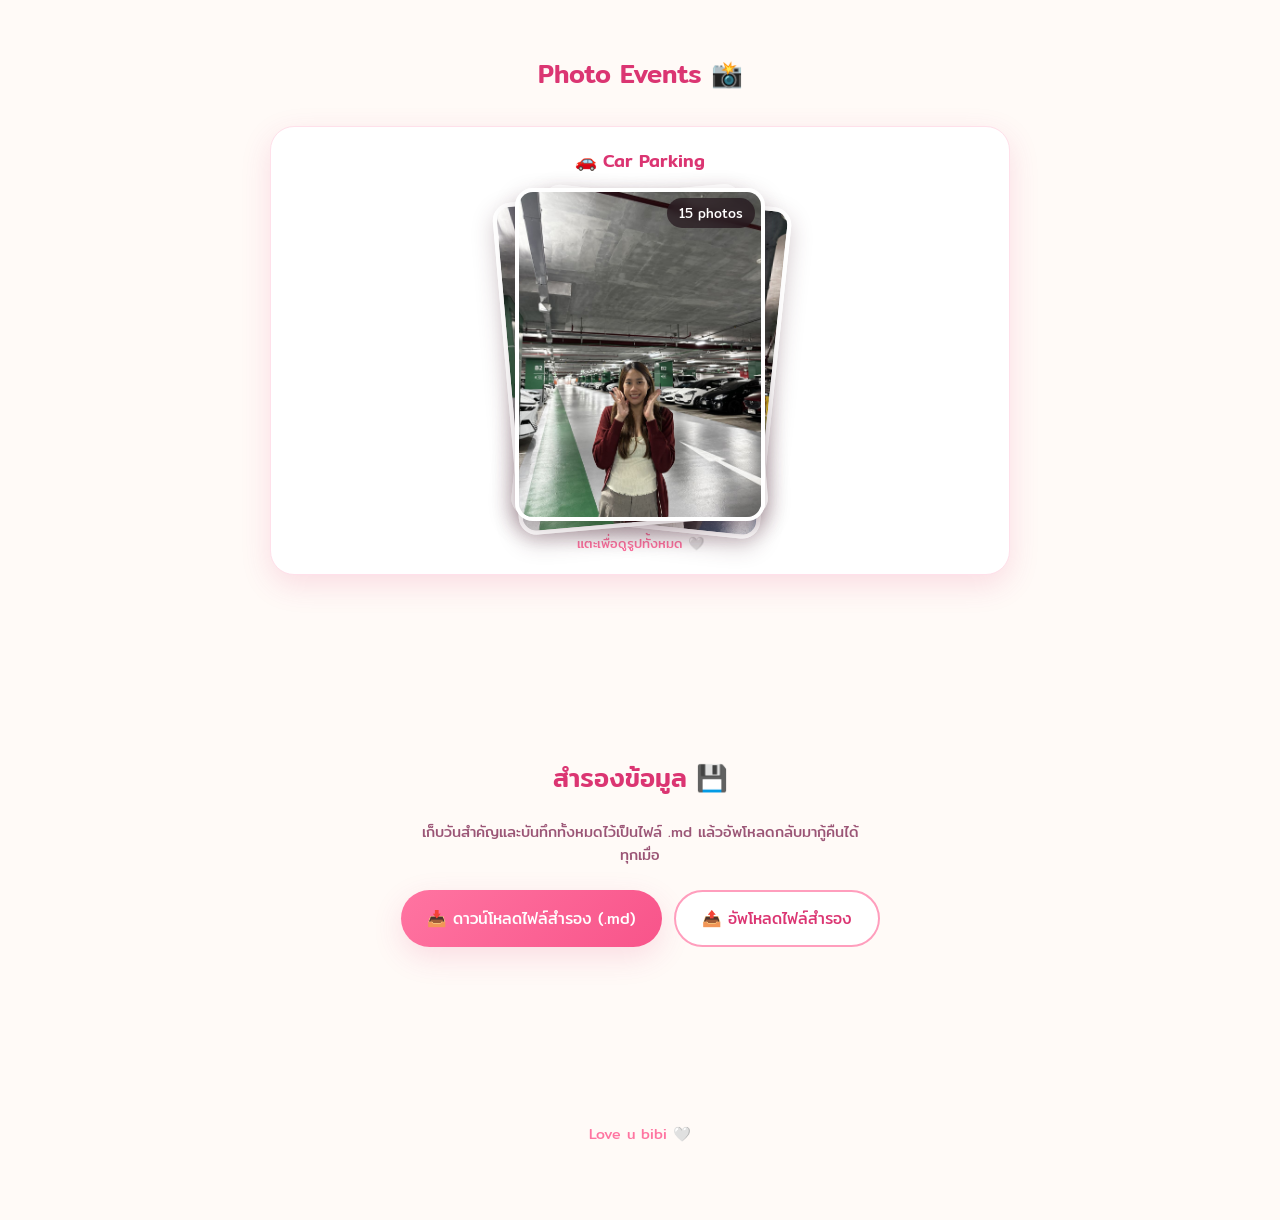
==== commit 99b7c306: "Make letter section a swipeable card carousel, add 5-month card The letter is now a horizontal scrol" ====
--- a/love-webapp/index.html
+++ b/love-webapp/index.html
@@ -6,7 +6,7 @@
 <title>อายจัง 💕</title>
 <link rel="preconnect" href="https://fonts.googleapis.com">
 <link href="https://fonts.googleapis.com/css2?family=Mitr:wght@300;400;500;600&family=Kanit:wght@300;400;500;600&display=swap" rel="stylesheet">
-<link rel="stylesheet" href="style.css?v=4">
+<link rel="stylesheet" href="style.css?v=5">
 </head>
 <body>
 
@@ -37,12 +37,22 @@
 
   <section class="letter-section">
     <h2 class="section-title">Letter from Emil</h2>
-    <div class="letter-card">
-      <p>ถึงบิบี๋น้อยของมิล</p>
-      <p>ขอบคุณที่เดินเข้ามาในชีวิตมิลนะครับ (หรือมิลเอาตัวเองเข้าไปในชีวิตของบิบี๋น้อยไม่รู้) ขอบคุณที่อยู่ด้วยกันในทุกวัน ทั้งวันธรรมดาที่ไม่มีอะไรพิเศษ ห่างกันก็ยังรักกัน และวันสำคัญๆนะ จะอีกกี่วัน กี่เดือน กี่ปี มิลก็ยังอยากให้บิบี๋น้อยเป็นคนที่เดินข้างกันไปเรื่อยๆ</p>
-      <p>รักบิบี๋น้อยที่สุดเลยนะครับ 🤍</p>
-      <p class="signature">— อีมิล</p>
+    <div class="letter-track" id="letter-track">
+      <div class="letter-card">
+        <p>ถึงบิบี๋น้อยของมิล</p>
+        <p>ขอบคุณที่เดินเข้ามาในชีวิตมิลนะครับ (หรือมิลเอาตัวเองเข้าไปในชีวิตของบิบี๋น้อยไม่รู้) ขอบคุณที่อยู่ด้วยกันในทุกวัน ทั้งวันธรรมดาที่ไม่มีอะไรพิเศษ ห่างกันก็ยังรักกัน และวันสำคัญๆนะ จะอีกกี่วัน กี่เดือน กี่ปี มิลก็ยังอยากให้บิบี๋น้อยเป็นคนที่เดินข้างกันไปเรื่อยๆ</p>
+        <p>รักบิบี๋น้อยที่สุดเลยนะครับ 🤍</p>
+        <p class="signature">— อีมิล</p>
+      </div>
+      <div class="letter-card">
+        <p class="letter-badge">ครบรอบ 5 เดือน · 1 Aug 2026</p>
+        <p>สุขสันต์วันครบรอบ 5 เดือนนะครับ บิบี๋น้อยของมิล</p>
+        <p>ชอบไปทริปกับบิบี๋น้อยจังเลย ไว้เราไปด้วยกันอีกหลายๆที่เลยนะครับ ขอบคุณนะที่เลือกมิล มันดีต่อใจมิลมากๆเลยครับ love u bibi นะ</p>
+        <p>ไม่มีของขวัญให้เลยย จะตั้งใจเก็บเงินพาบิบี๋น้อยไปเที่ยวเยอะๆน้า 🤍 กอดกังงงง</p>
+        <p class="signature">— อีมิล</p>
+      </div>
     </div>
+    <div class="letter-dots" id="letter-dots"></div>
   </section>
 
   <section class="timeline-section">
@@ -116,6 +126,6 @@
   <img id="lightbox-img" src="" alt="" />
 </div>
 
-<script src="script.js?v=4"></script>
+<script src="script.js?v=5"></script>
 </body>
 </html>
--- a/love-webapp/style.css
+++ b/love-webapp/style.css
@@ -194,6 +194,19 @@
 }
 
 /* LETTER */
+.letter-track {
+  display: flex;
+  gap: 16px;
+  overflow-x: auto;
+  scroll-snap-type: x mandatory;
+  scroll-behavior: smooth;
+  padding: 26px 4px 6px;
+  -webkit-overflow-scrolling: touch;
+  scrollbar-width: none;
+}
+
+.letter-track::-webkit-scrollbar { display: none; }
+
 .letter-card {
   background: #fff;
   border-radius: 24px;
@@ -201,6 +214,40 @@
   box-shadow: var(--shadow);
   border: 1px solid var(--pink-100);
   position: relative;
+  flex: 0 0 100%;
+  scroll-snap-align: center;
+}
+
+.letter-badge {
+  text-align: center;
+  color: var(--pink-500) !important;
+  font-size: 0.85rem !important;
+  letter-spacing: 0.5px;
+  margin-bottom: 18px !important;
+}
+
+.letter-dots {
+  display: flex;
+  justify-content: center;
+  gap: 8px;
+  margin-top: 18px;
+}
+
+.letter-dot {
+  width: 9px;
+  height: 9px;
+  border-radius: 50%;
+  background: var(--pink-200);
+  border: none;
+  padding: 0;
+  cursor: pointer;
+  transition: all 0.25s ease;
+}
+
+.letter-dot.active {
+  background: var(--pink-500);
+  width: 24px;
+  border-radius: 999px;
 }
 
 .letter-card::before {
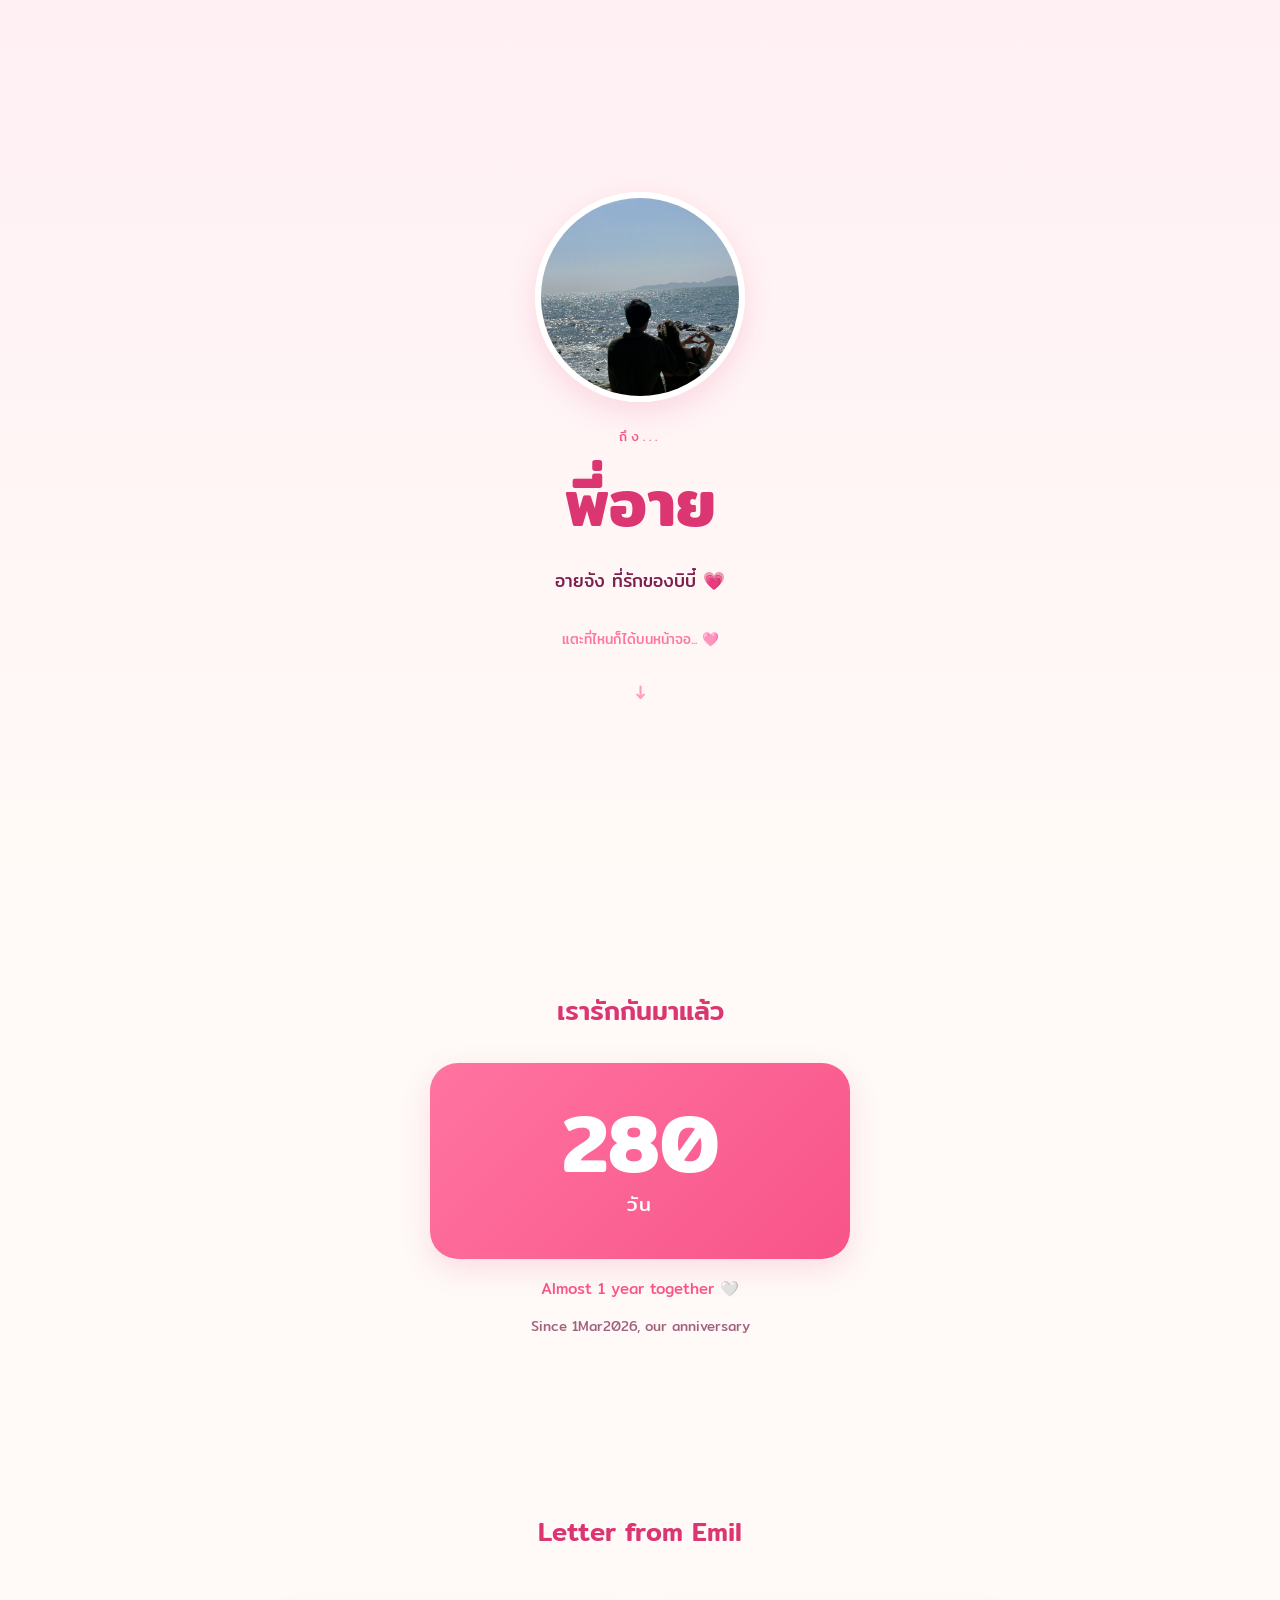
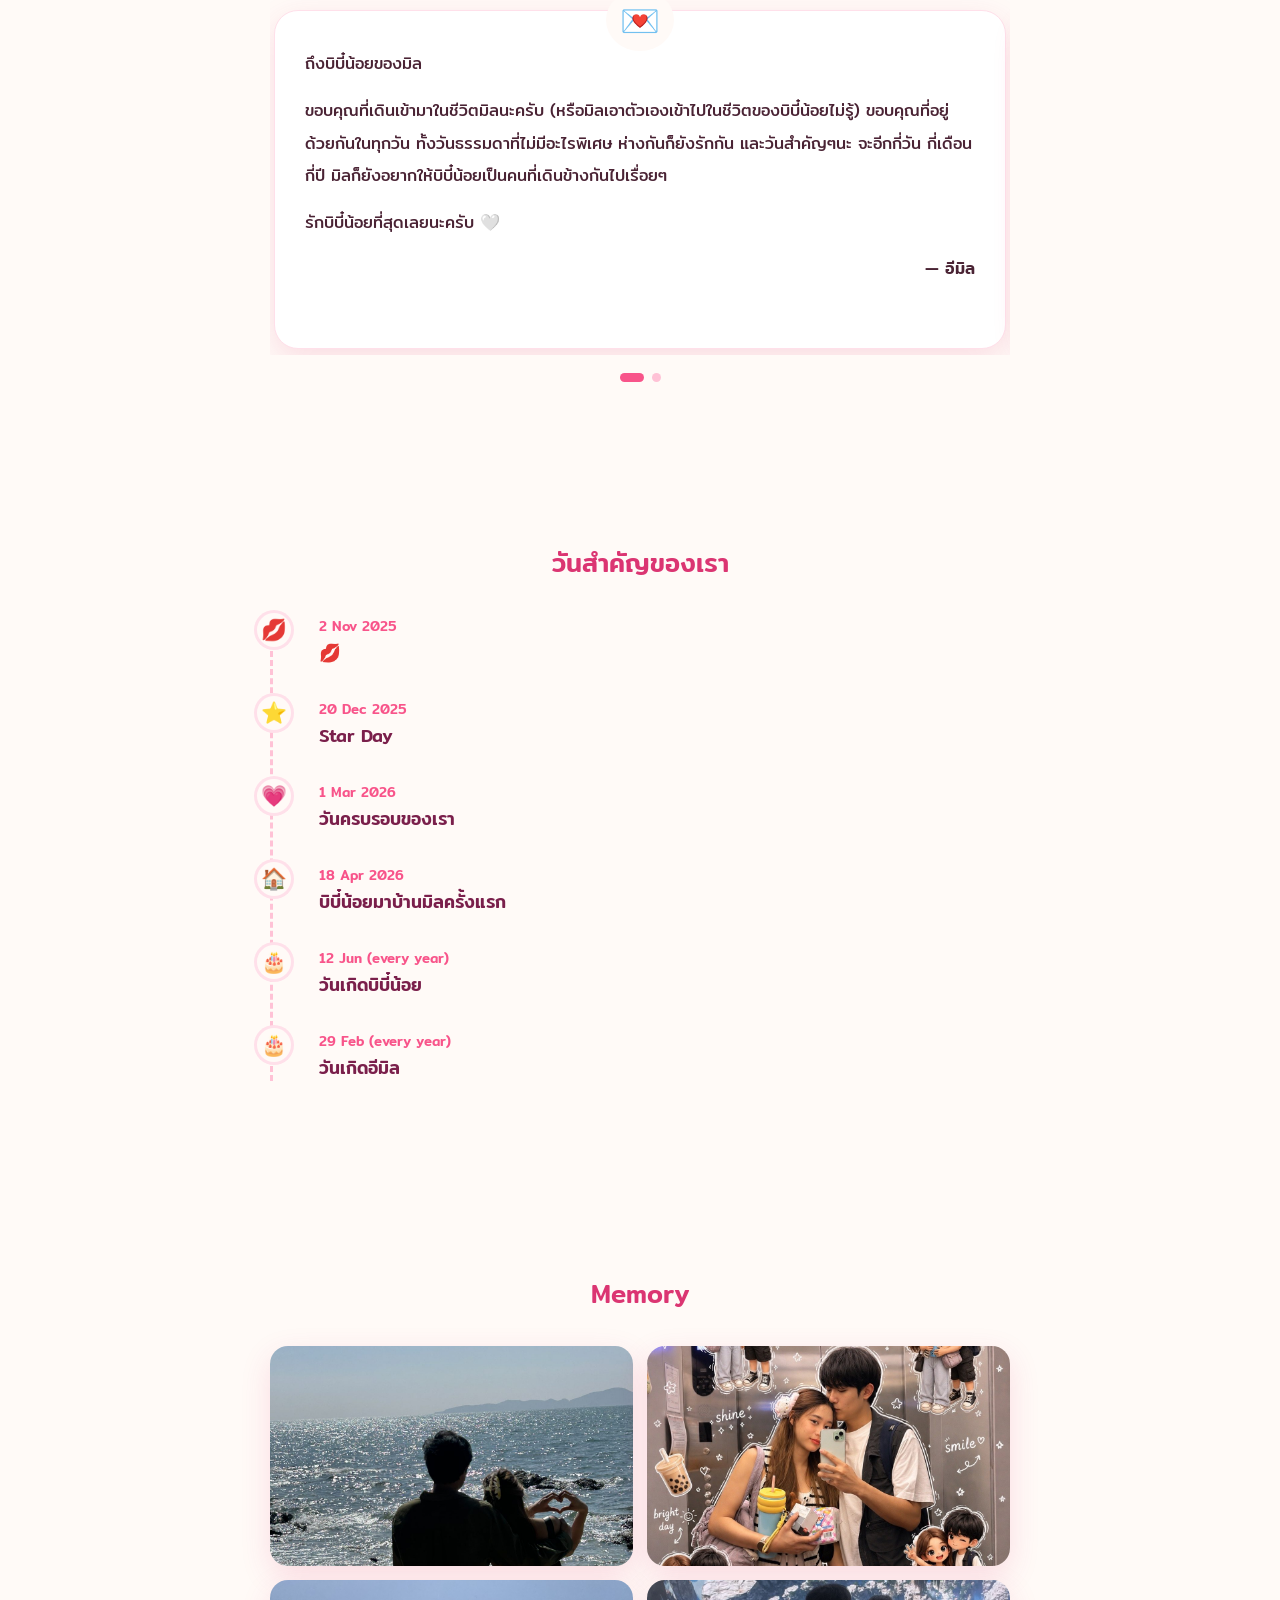
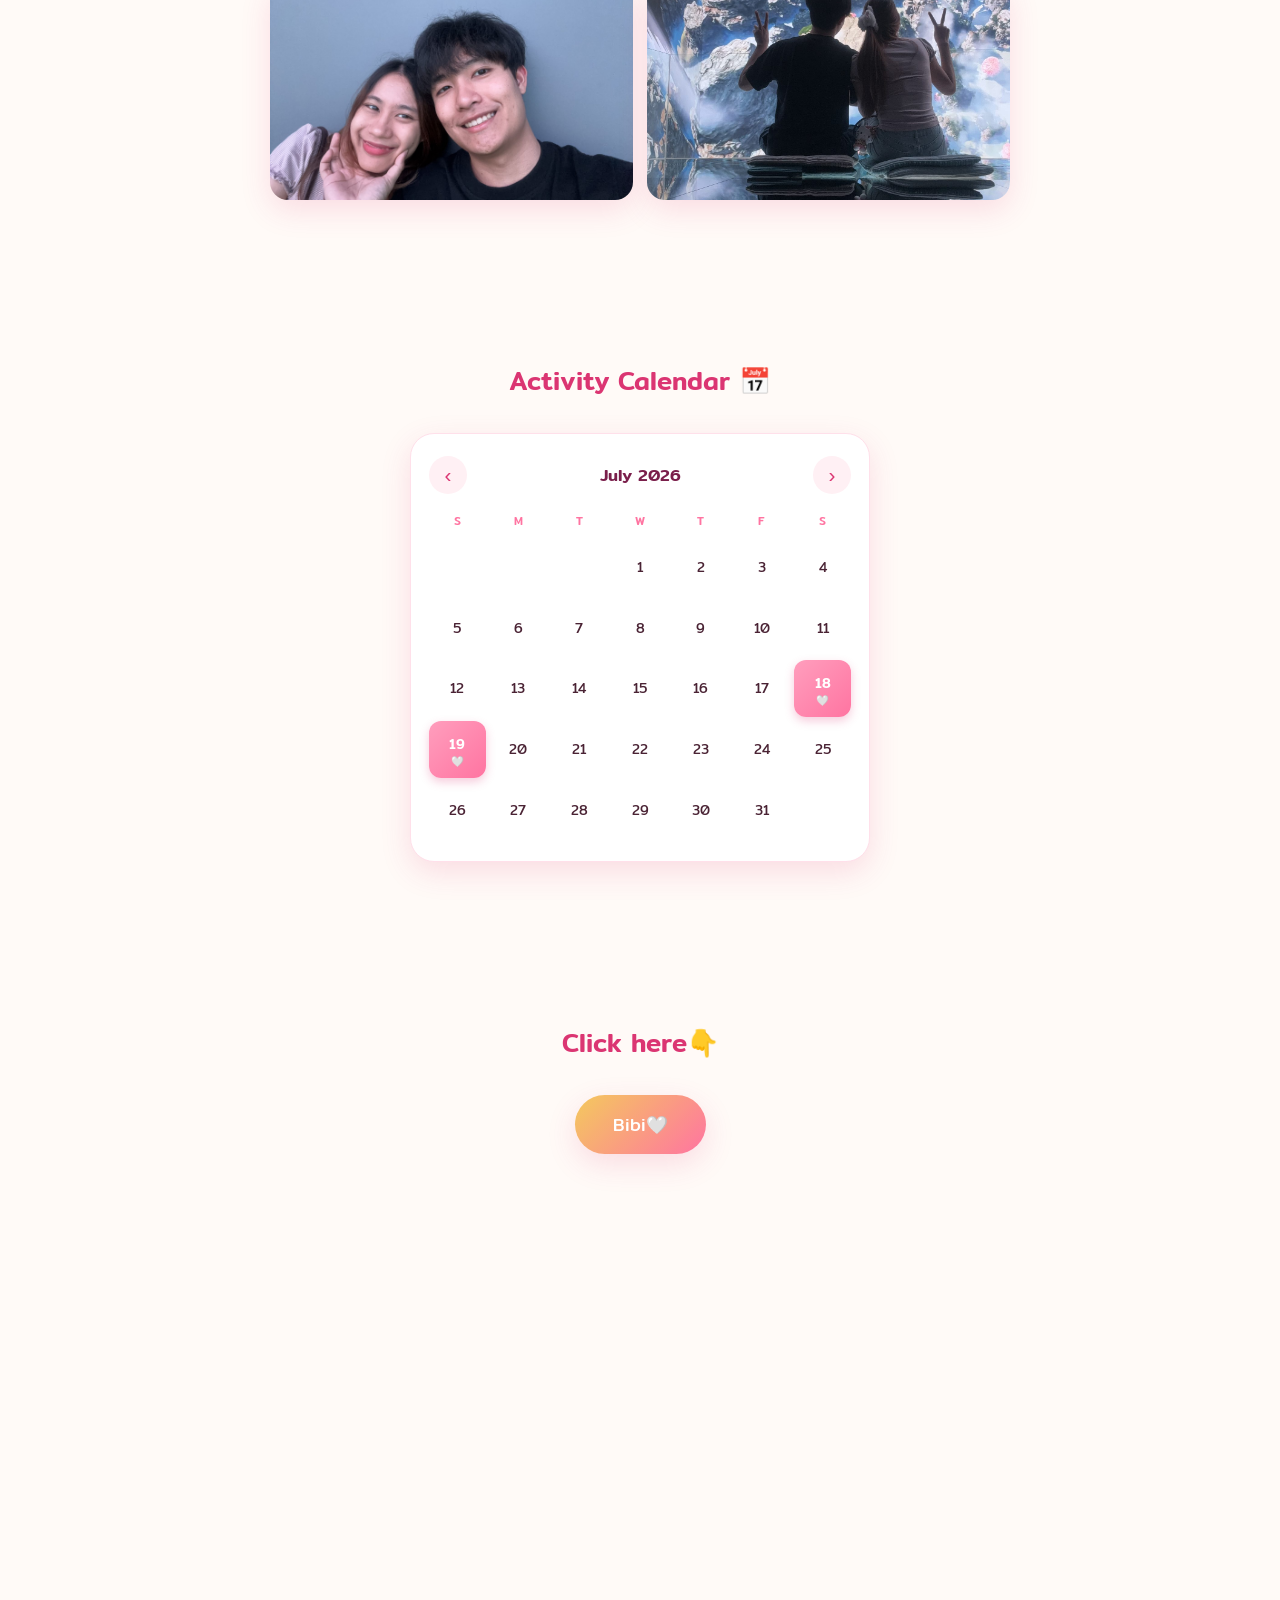
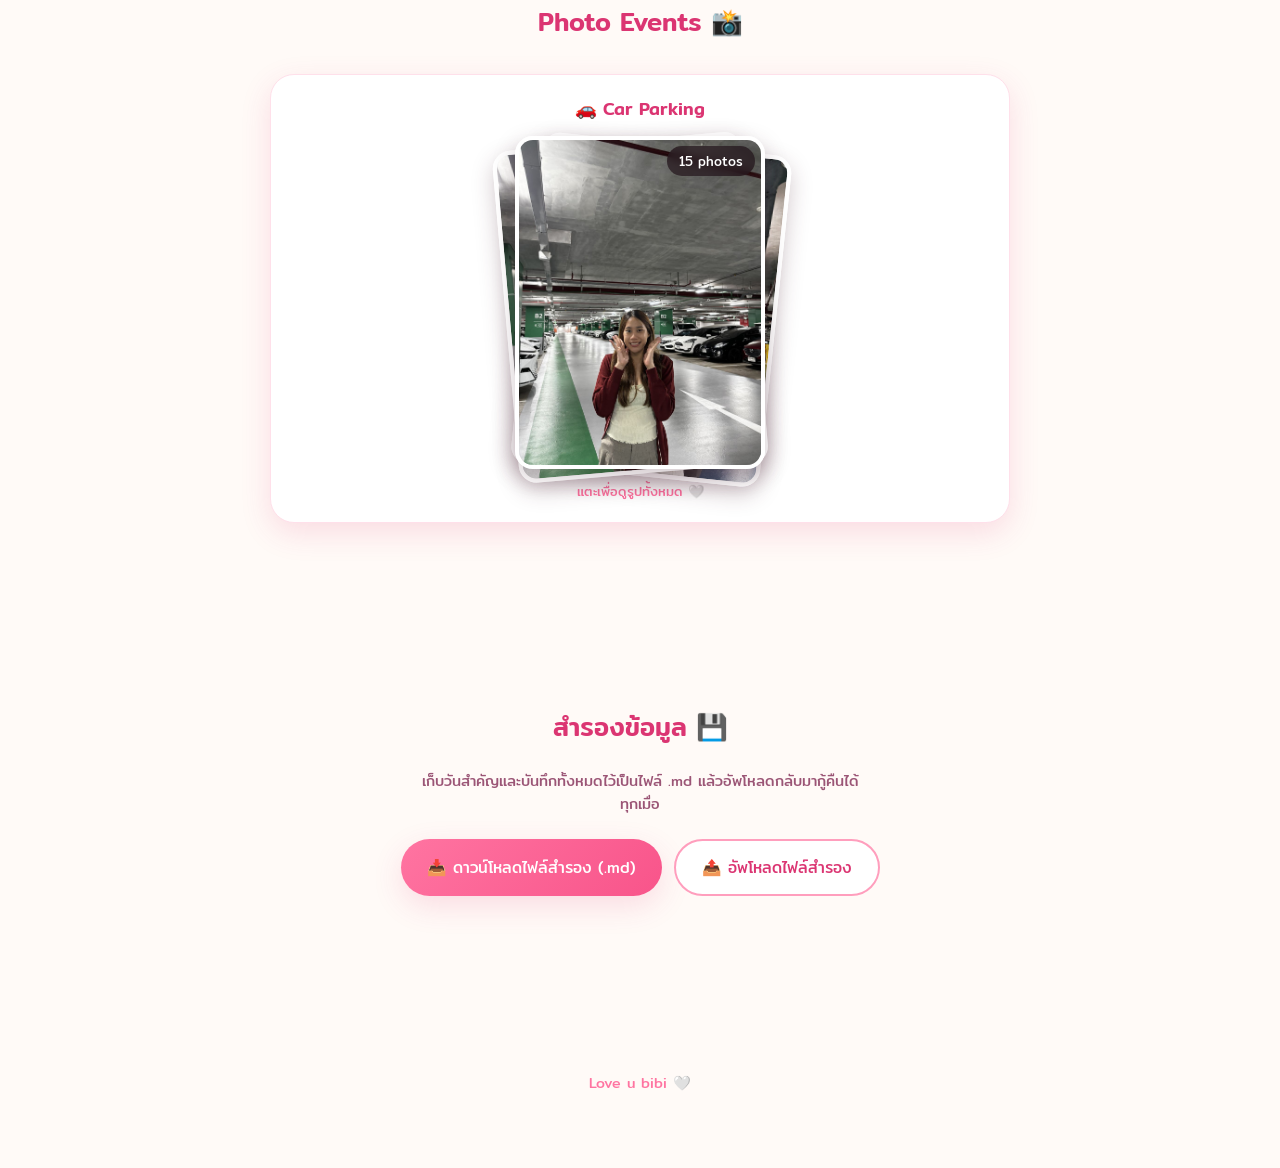
==== commit 7a5db36f: "Remove calendar hint line, trim tagline wording Co-Authored-By: Claude Sonnet 5 <noreply@anthropic.c" ====
--- a/love-webapp/index.html
+++ b/love-webapp/index.html
@@ -6,7 +6,7 @@
 <title>อายจัง 💕</title>
 <link rel="preconnect" href="https://fonts.googleapis.com">
 <link href="https://fonts.googleapis.com/css2?family=Mitr:wght@300;400;500;600&family=Kanit:wght@300;400;500;600&display=swap" rel="stylesheet">
-<link rel="stylesheet" href="style.css?v=5">
+<link rel="stylesheet" href="style.css?v=6">
 </head>
 <body>
 
@@ -18,7 +18,7 @@
   </div>
   <p class="eyebrow">ถึง...</p>
   <h1 id="nickname-rotator">พี่อาย</h1>
-  <p class="tagline">อายจัง ที่รักของบิบี๋คนนี้ 💗</p>
+  <p class="tagline">อายจัง ที่รักของบิบี๋ 💗</p>
   <p class="hint">แตะที่ไหนก็ได้บนหน้าจอ... 🩷</p>
   <div class="scroll-cue">↓</div>
 </header>
@@ -80,7 +80,6 @@
       </div>
       <div class="calendar-grid" id="cal-grid"></div>
     </div>
-    <p class="calendar-hint">วันที่มี 🤍 คือวันที่เรามีกิจกรรมด้วยกัน กดดูรูปได้เลย</p>
   </section>
 
   <section class="surprise-section">
@@ -126,6 +125,6 @@
   <img id="lightbox-img" src="" alt="" />
 </div>
 
-<script src="script.js?v=5"></script>
+<script src="script.js?v=6"></script>
 </body>
 </html>
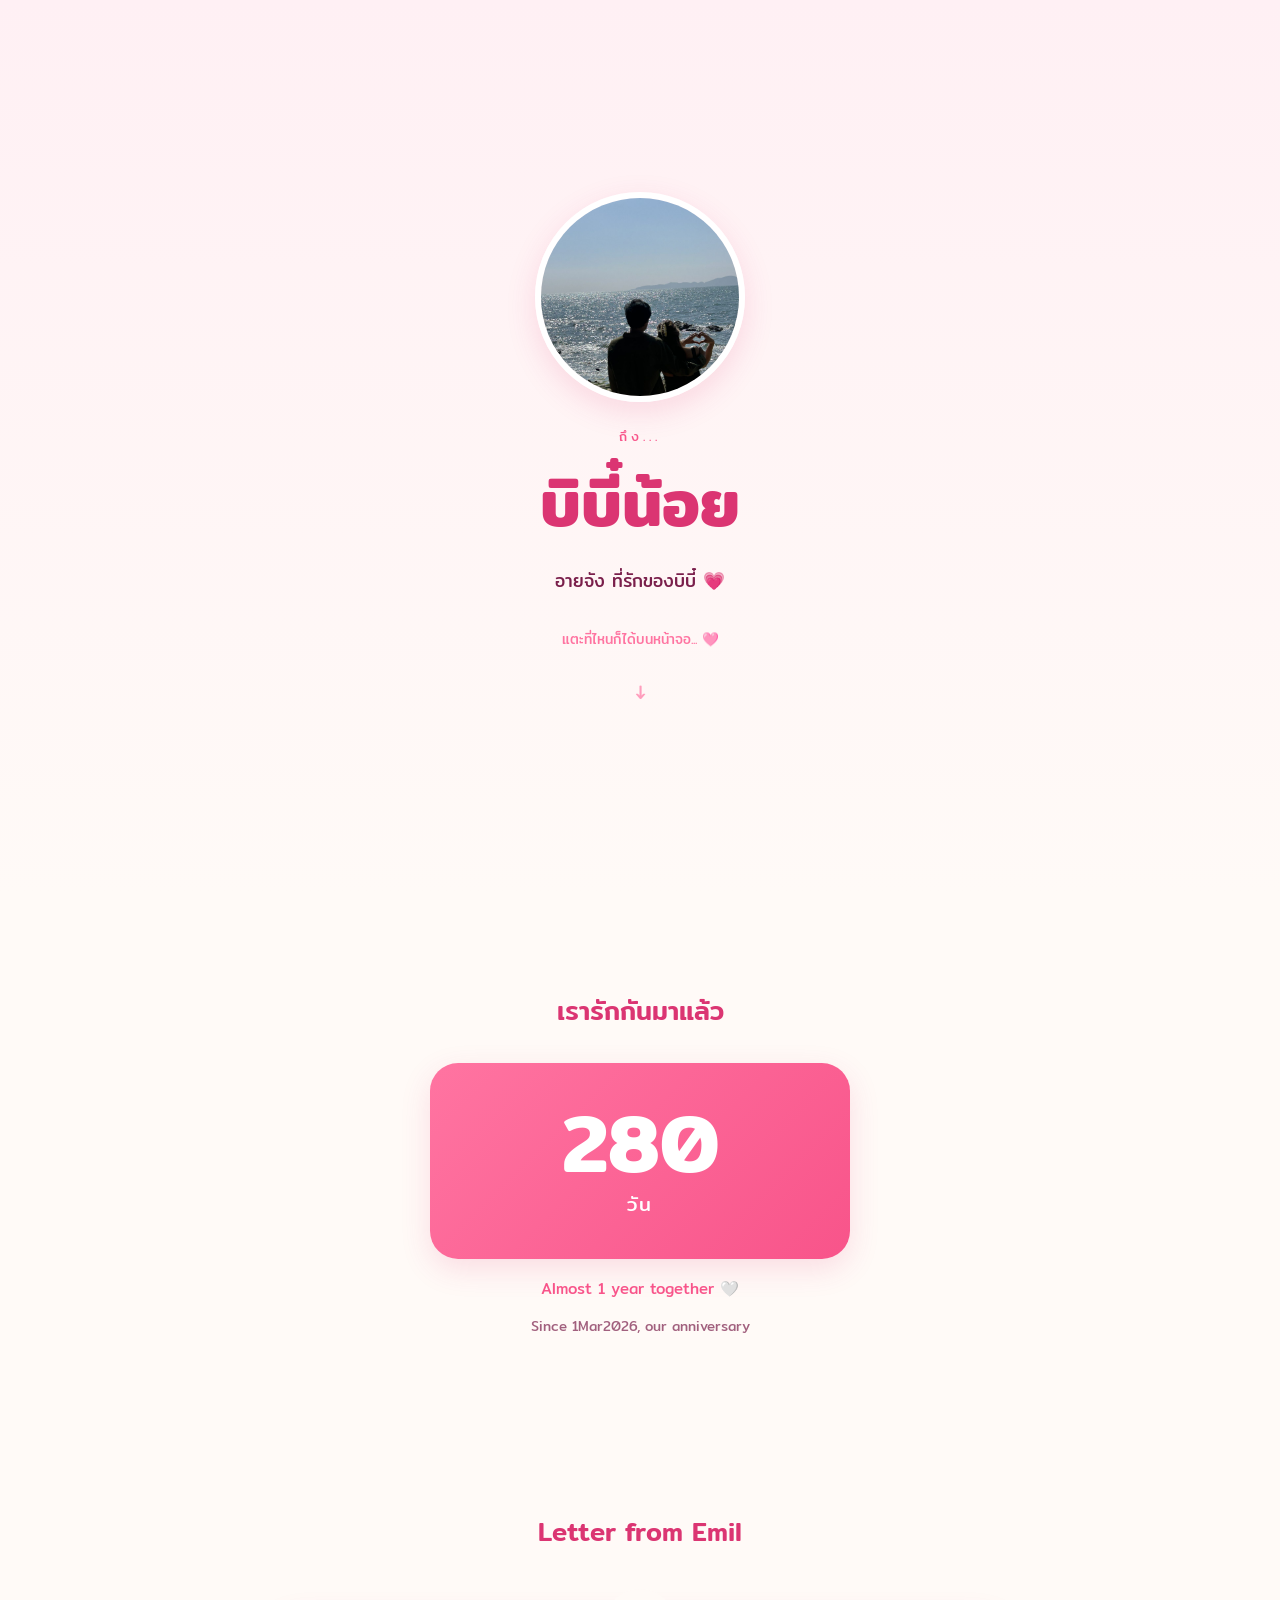
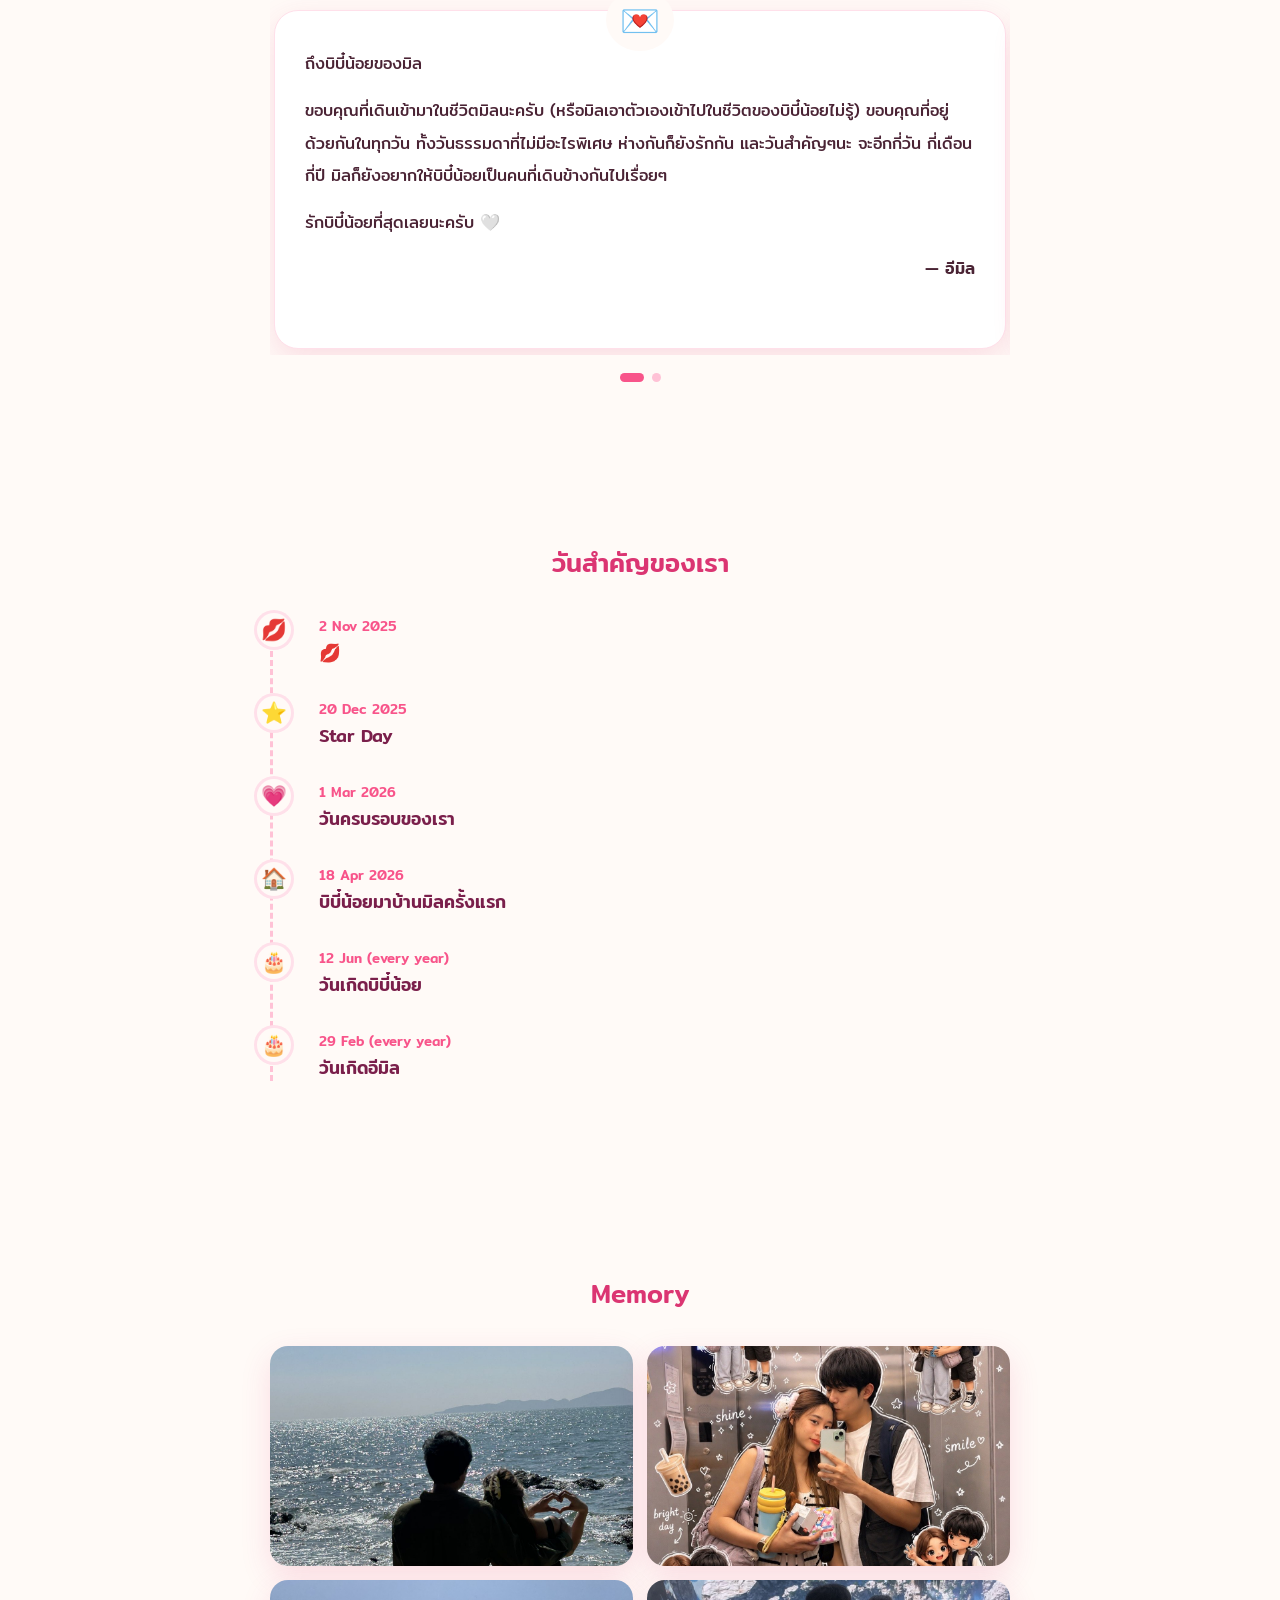
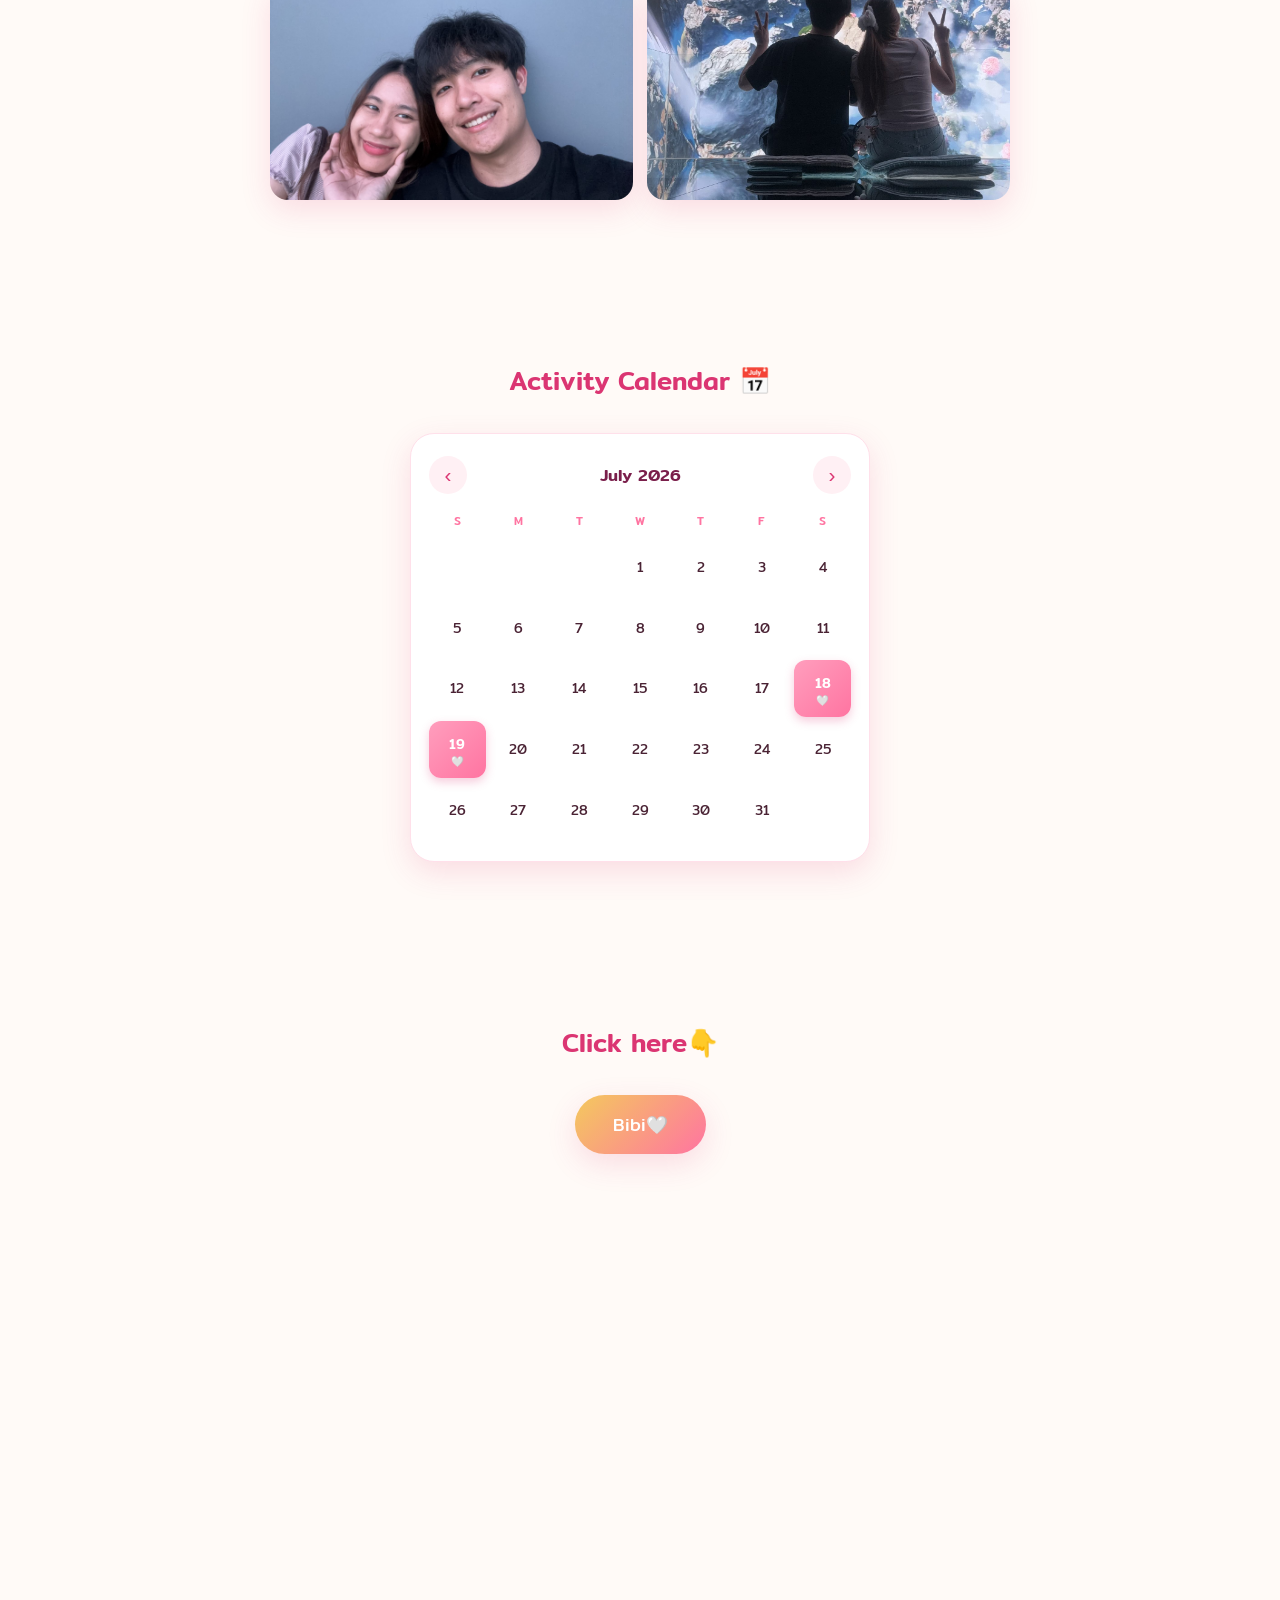
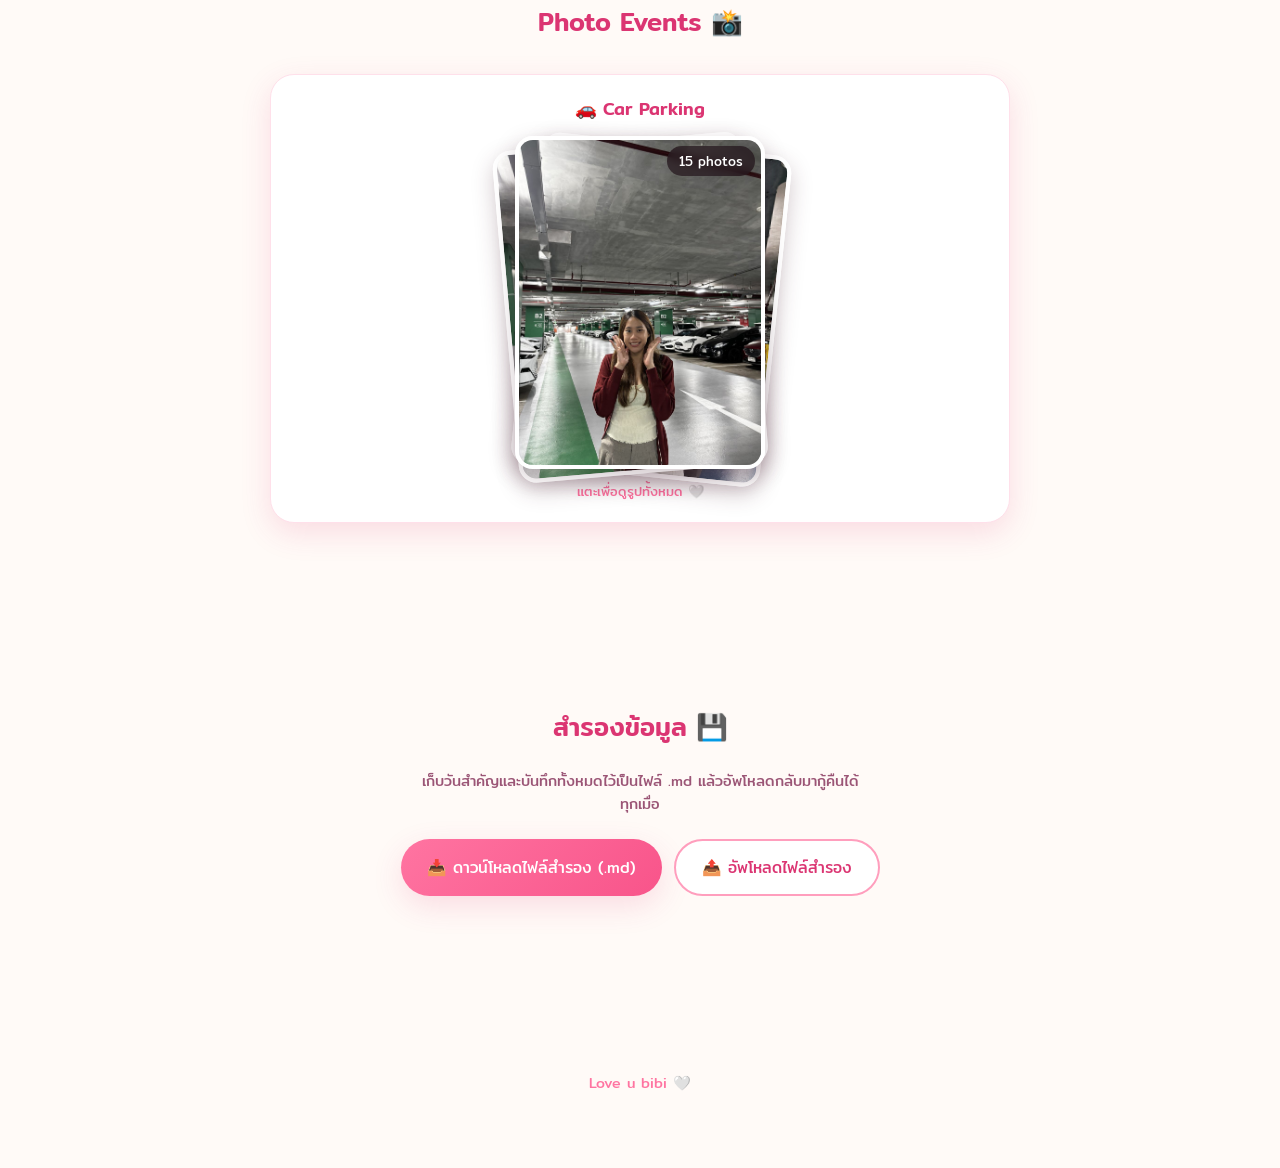
==== commit 8a4ea563: "Add 5 trip activities to calendar (Apr-May 2026) Wat Mahathat Ayutthaya, Japanese Village, Sky Walk " ====
--- a/love-webapp/index.html
+++ b/love-webapp/index.html
@@ -6,7 +6,7 @@
 <title>อายจัง 💕</title>
 <link rel="preconnect" href="https://fonts.googleapis.com">
 <link href="https://fonts.googleapis.com/css2?family=Mitr:wght@300;400;500;600&family=Kanit:wght@300;400;500;600&display=swap" rel="stylesheet">
-<link rel="stylesheet" href="style.css?v=6">
+<link rel="stylesheet" href="style.css?v=7">
 </head>
 <body>
 
@@ -125,6 +125,6 @@
   <img id="lightbox-img" src="" alt="" />
 </div>
 
-<script src="script.js?v=6"></script>
+<script src="script.js?v=7"></script>
 </body>
 </html>
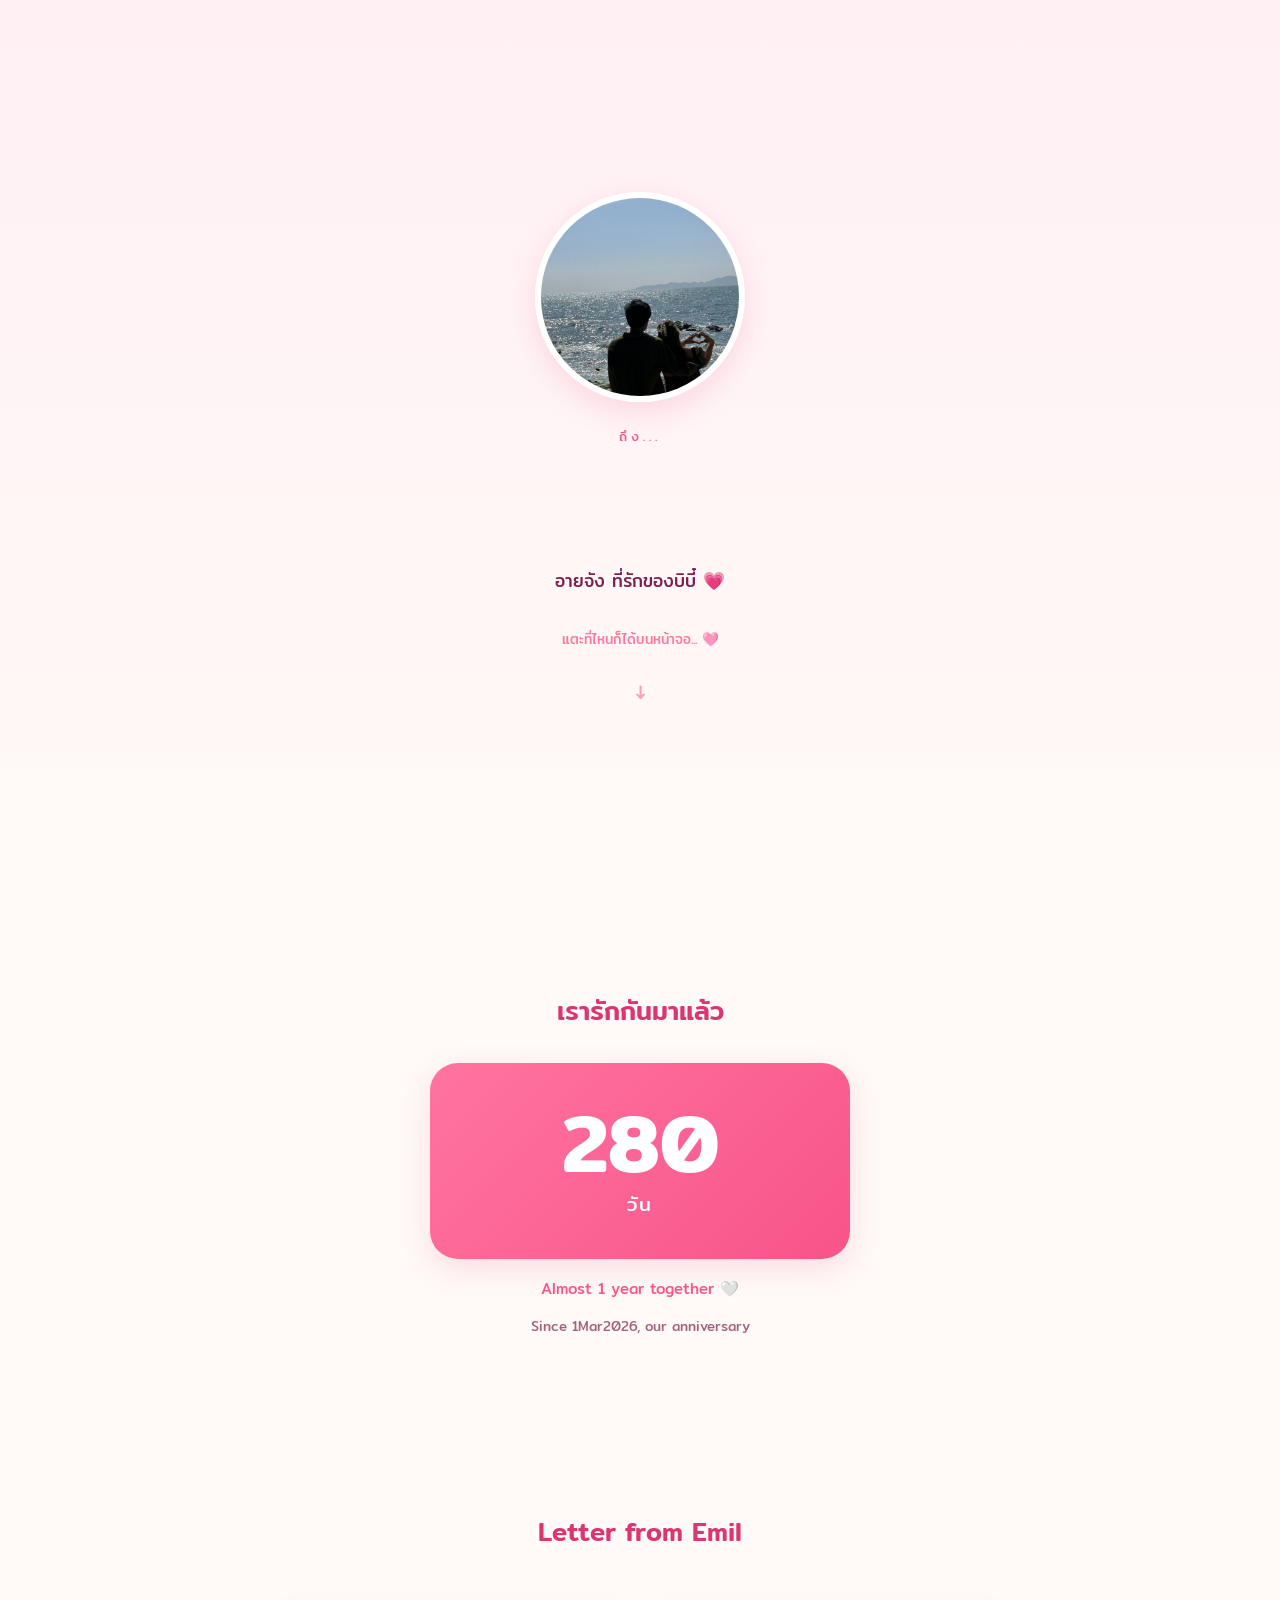
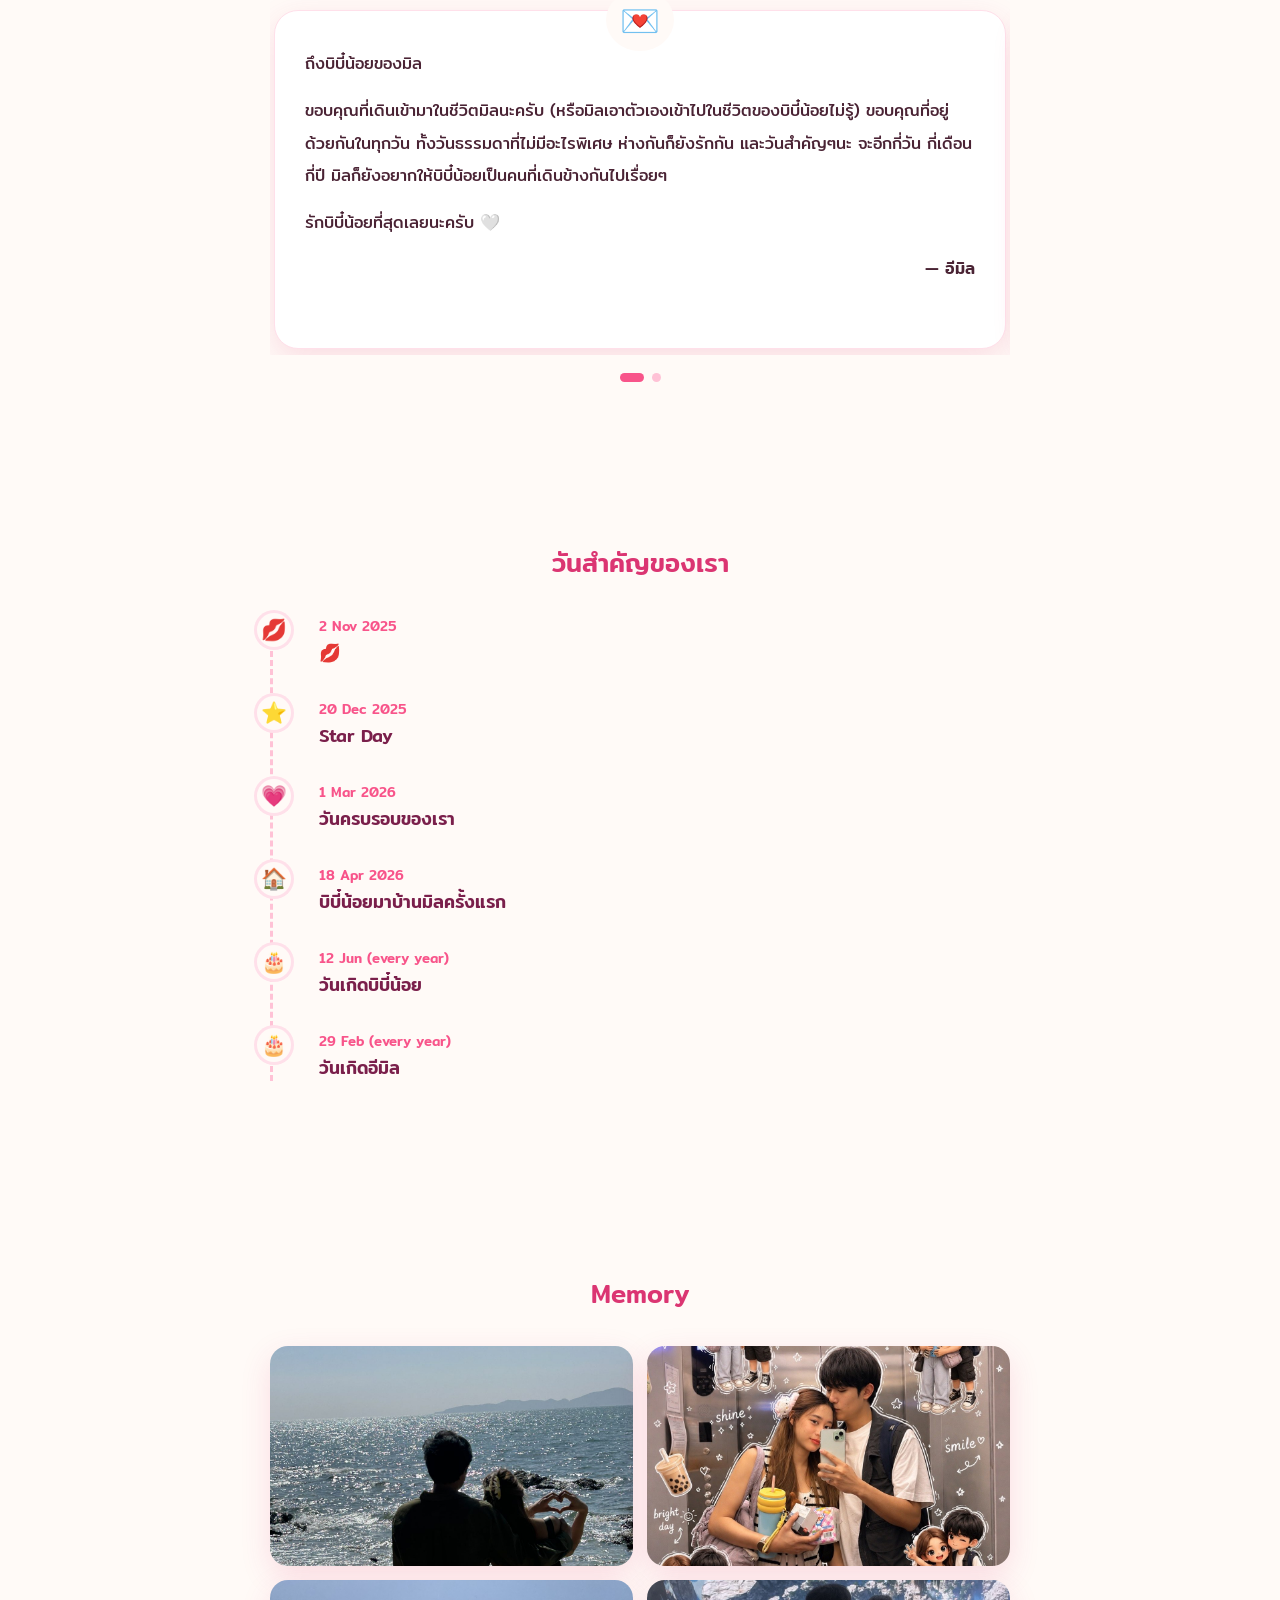
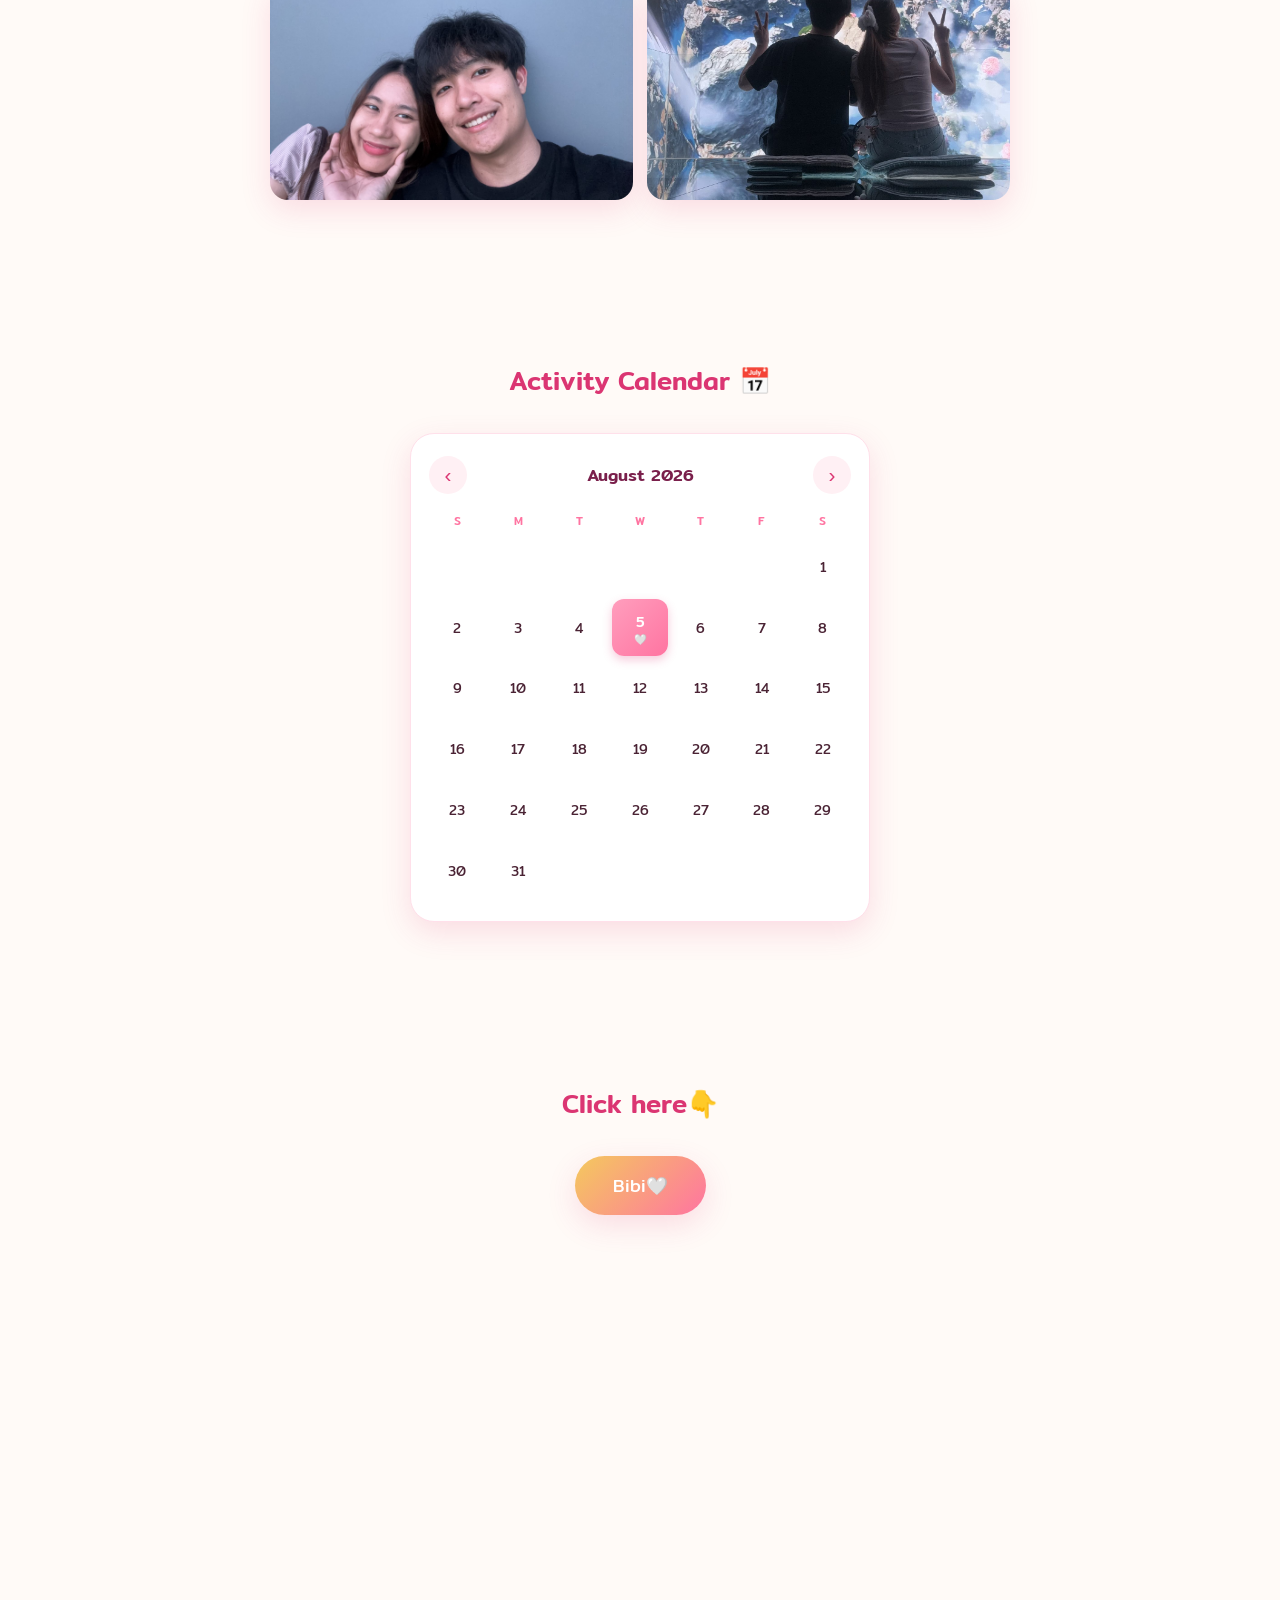
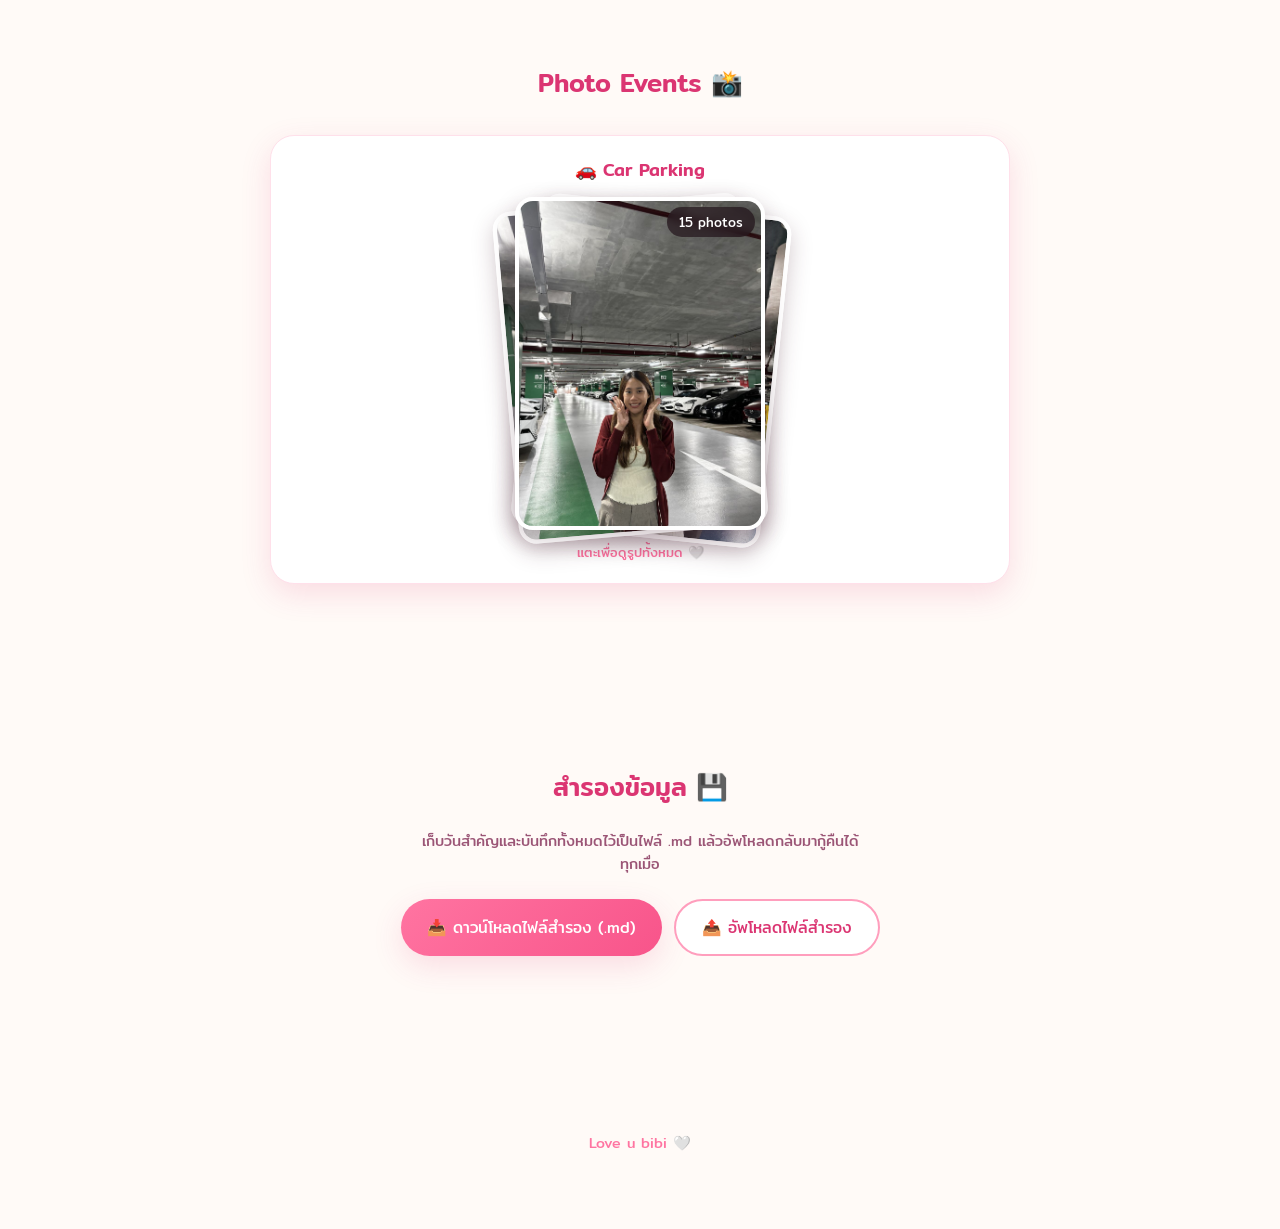
==== commit 1e277c1a: "Add 5 more activities: Dream World, NASA telescope, flights, ZX Space Jun-Aug 2026 entries including" ====
--- a/love-webapp/index.html
+++ b/love-webapp/index.html
@@ -6,7 +6,7 @@
 <title>อายจัง 💕</title>
 <link rel="preconnect" href="https://fonts.googleapis.com">
 <link href="https://fonts.googleapis.com/css2?family=Mitr:wght@300;400;500;600&family=Kanit:wght@300;400;500;600&display=swap" rel="stylesheet">
-<link rel="stylesheet" href="style.css?v=7">
+<link rel="stylesheet" href="style.css?v=8">
 </head>
 <body>
 
@@ -125,6 +125,6 @@
   <img id="lightbox-img" src="" alt="" />
 </div>
 
-<script src="script.js?v=7"></script>
+<script src="script.js?v=8"></script>
 </body>
 </html>
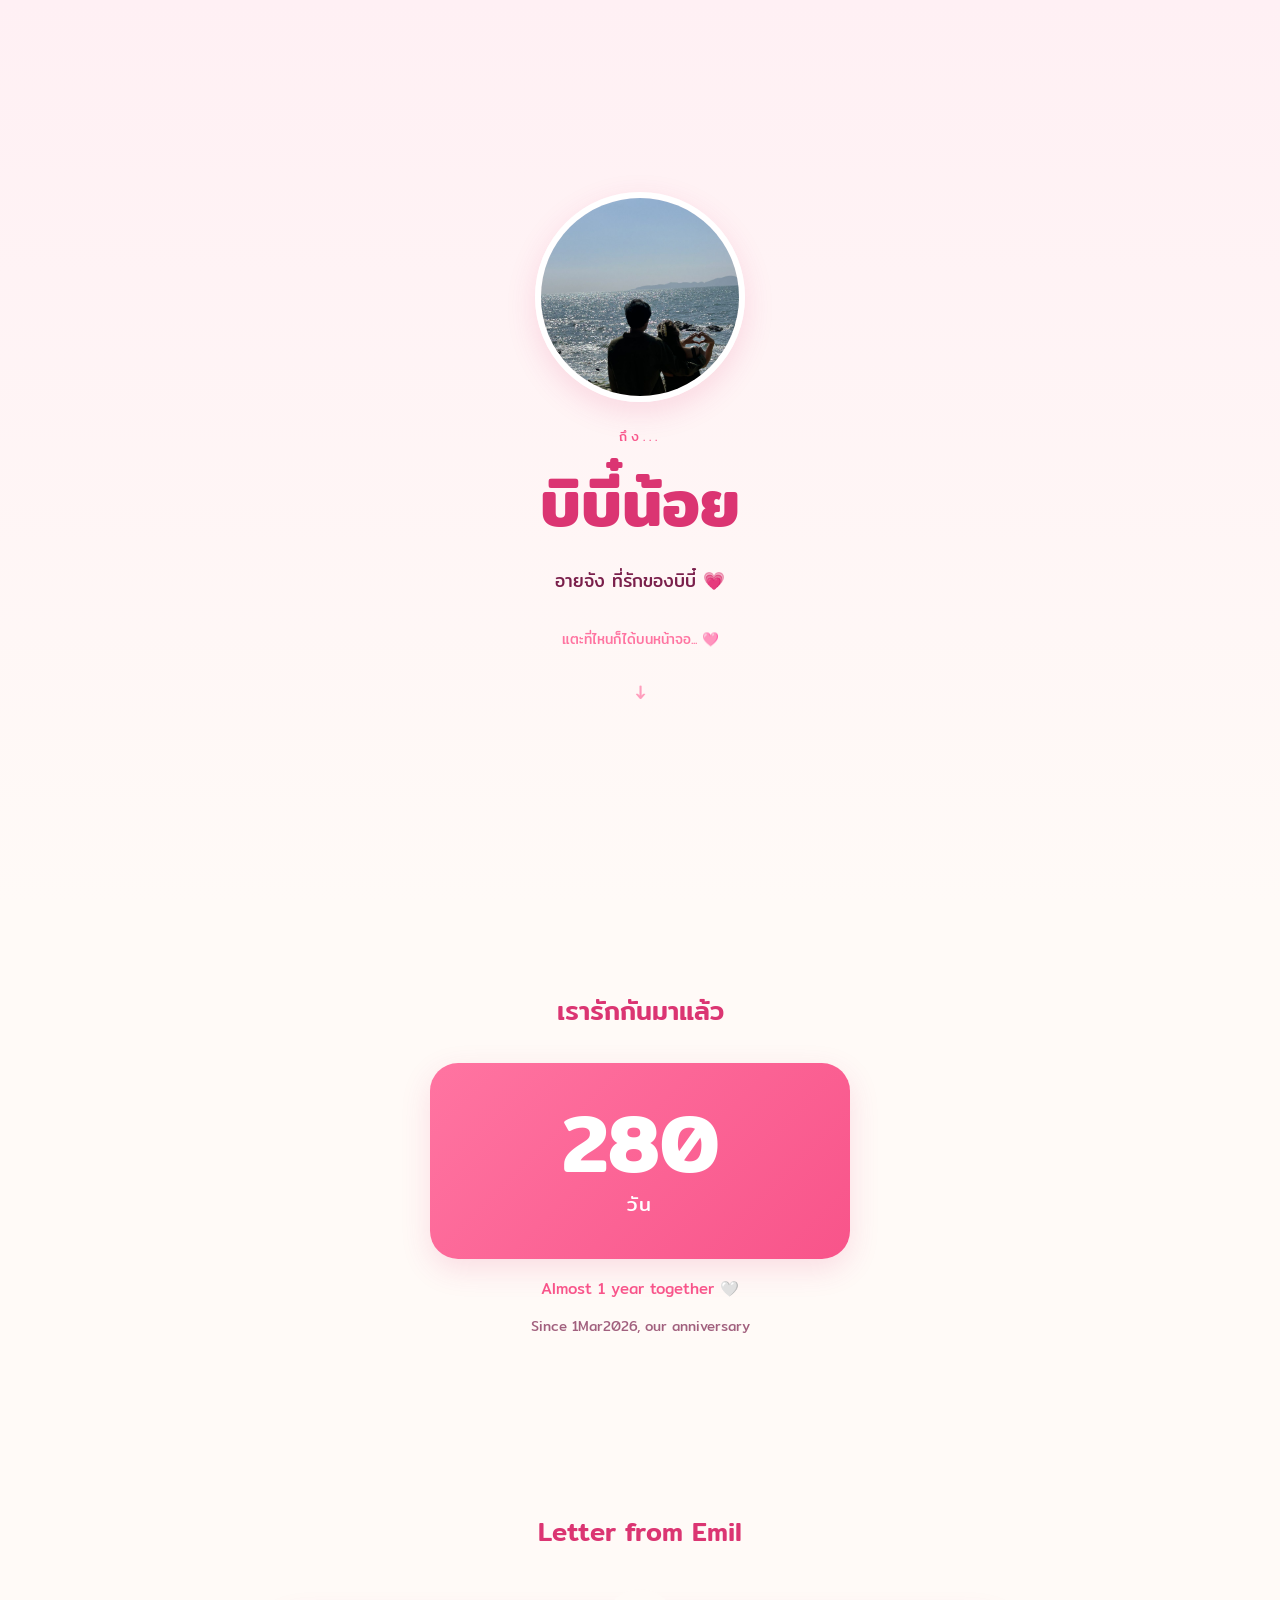
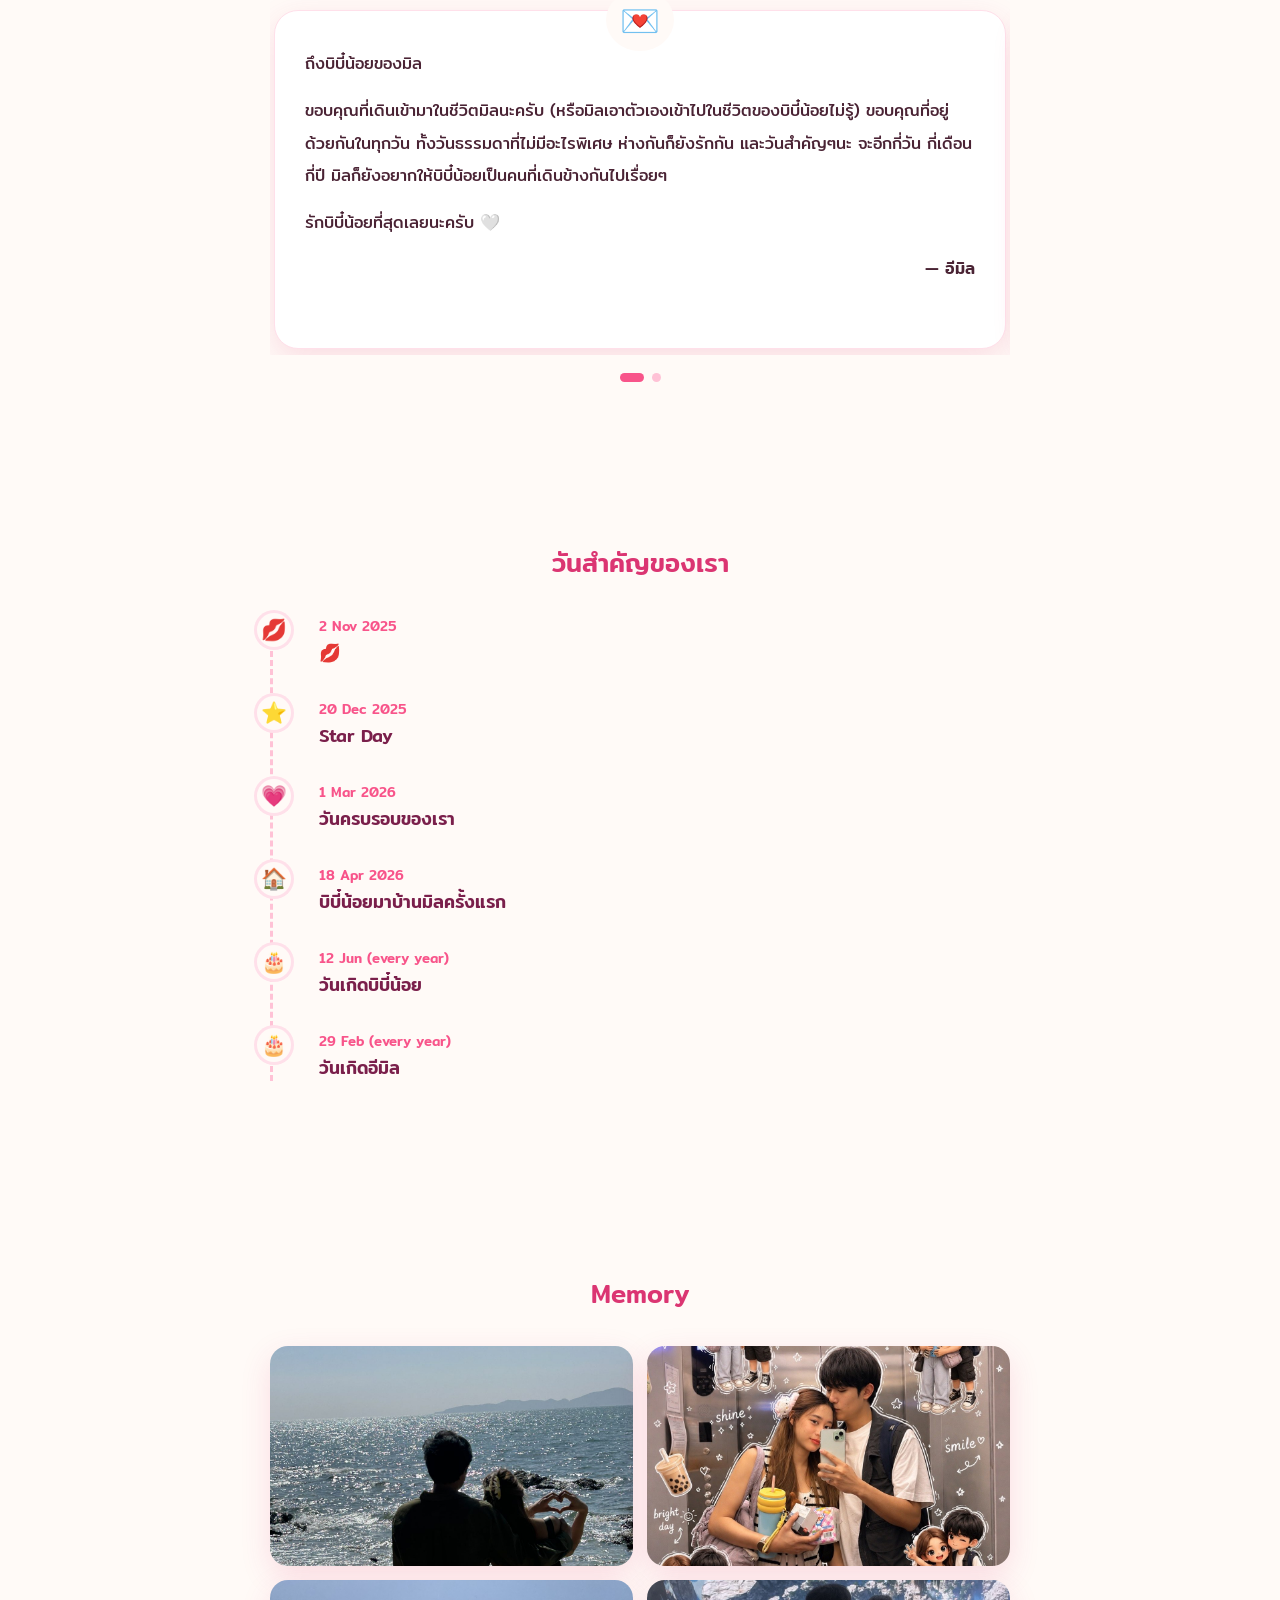
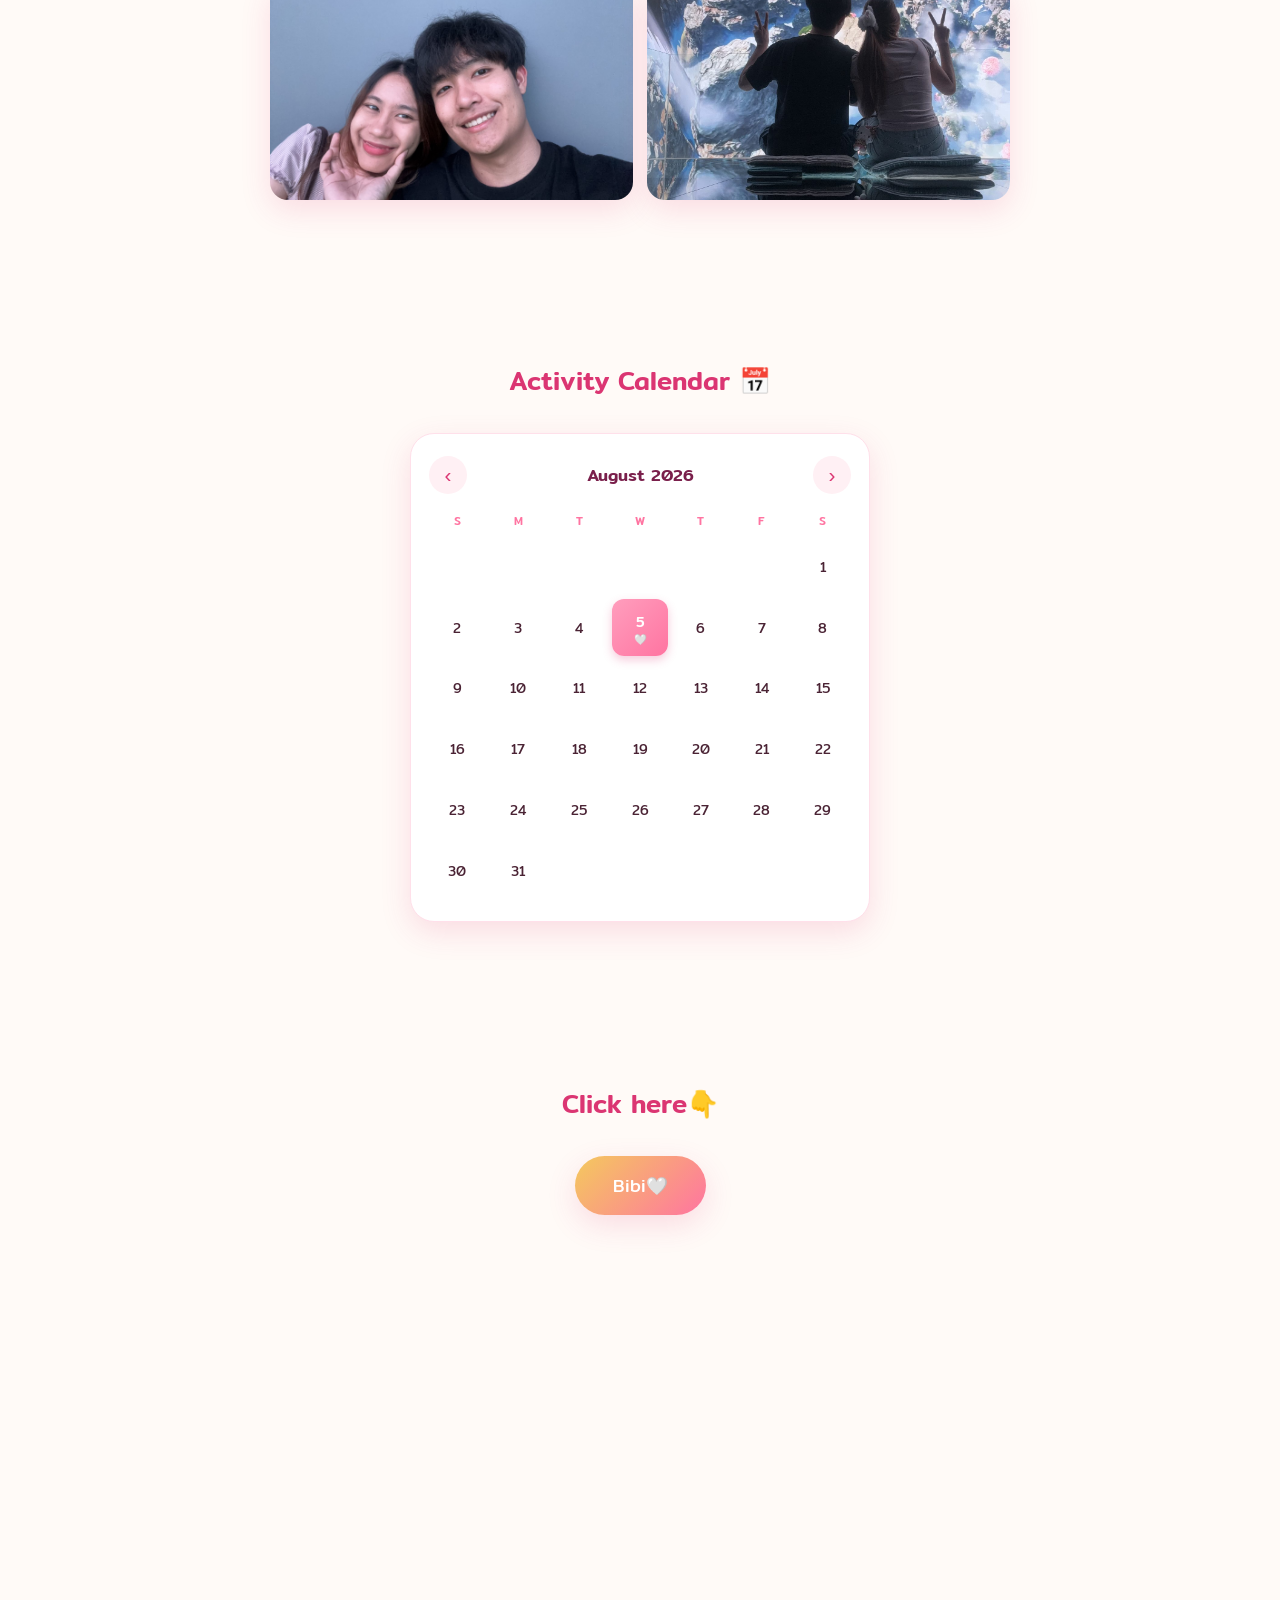
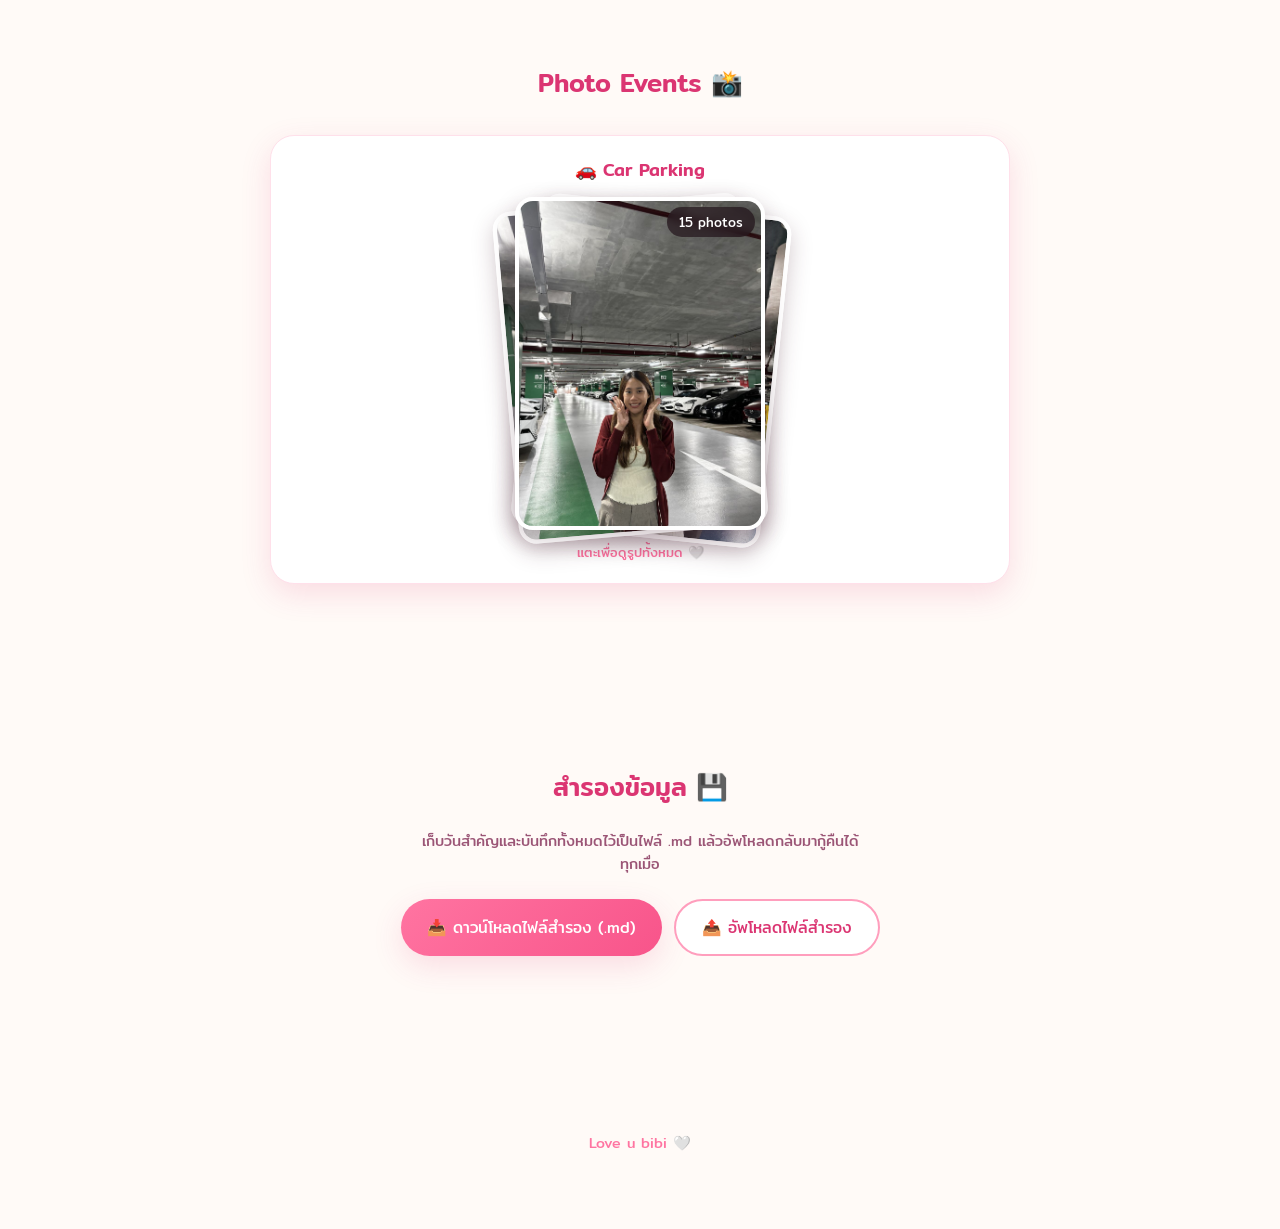
==== commit 4940170d: "Add Forever illustration to activity calendar (28 Jul 2026) Co-Authored-By: Claude Sonnet 5 <noreply" ====
--- a/love-webapp/index.html
+++ b/love-webapp/index.html
@@ -6,7 +6,7 @@
 <title>อายจัง 💕</title>
 <link rel="preconnect" href="https://fonts.googleapis.com">
 <link href="https://fonts.googleapis.com/css2?family=Mitr:wght@300;400;500;600&family=Kanit:wght@300;400;500;600&display=swap" rel="stylesheet">
-<link rel="stylesheet" href="style.css?v=8">
+<link rel="stylesheet" href="style.css?v=9">
 </head>
 <body>
 
@@ -125,6 +125,6 @@
   <img id="lightbox-img" src="" alt="" />
 </div>
 
-<script src="script.js?v=8"></script>
+<script src="script.js?v=9"></script>
 </body>
 </html>
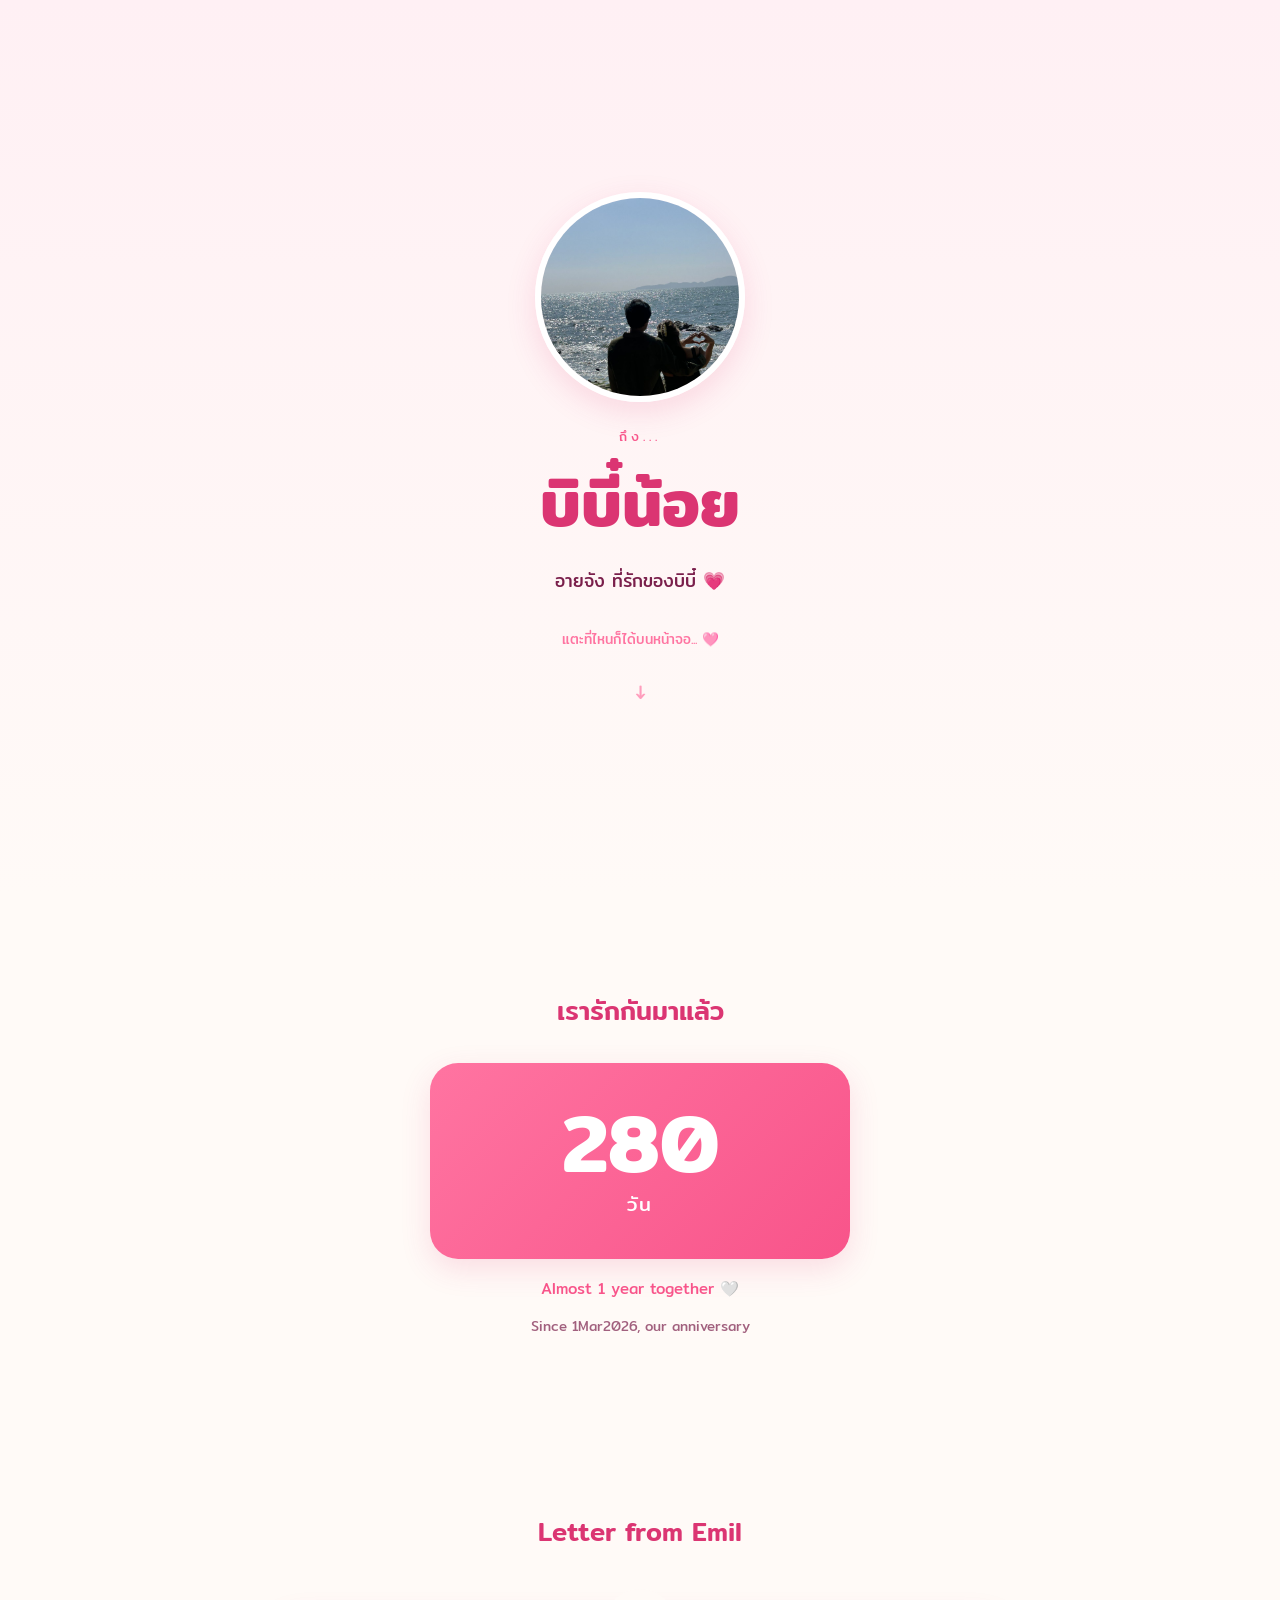
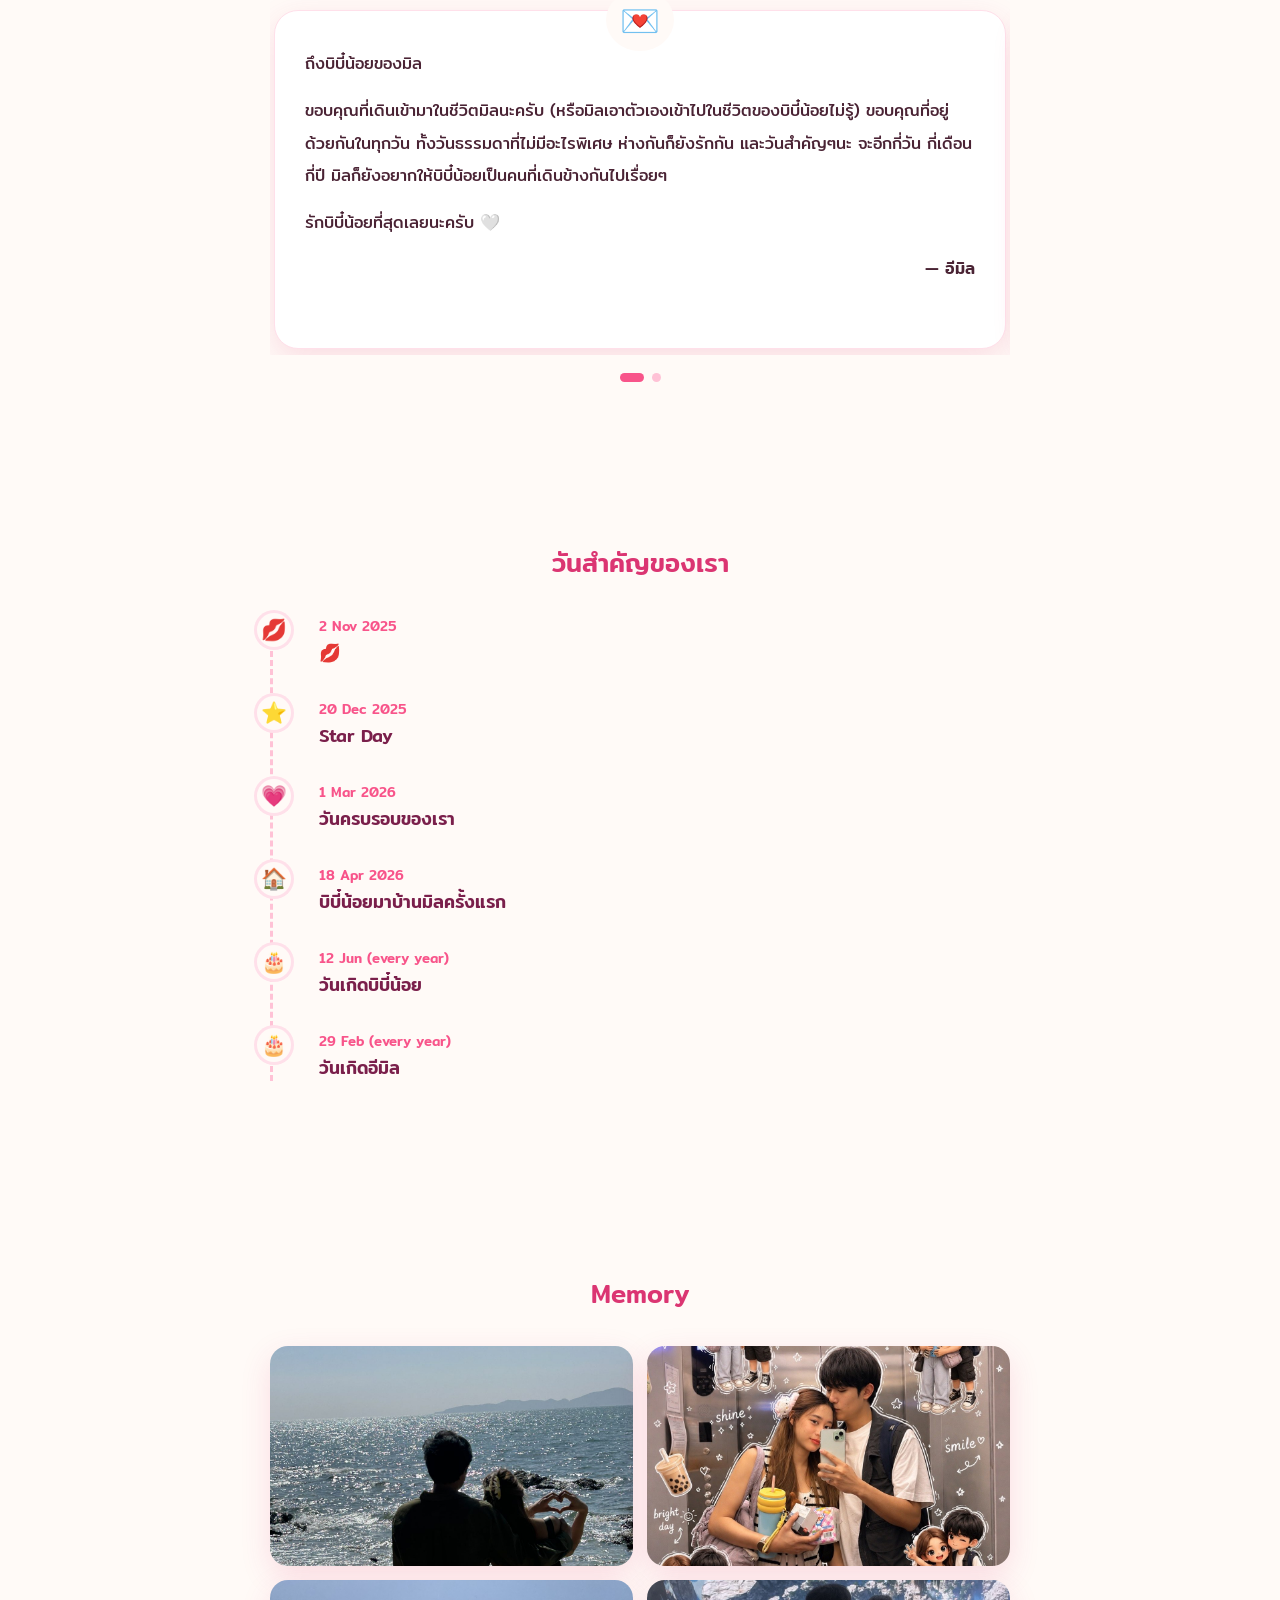
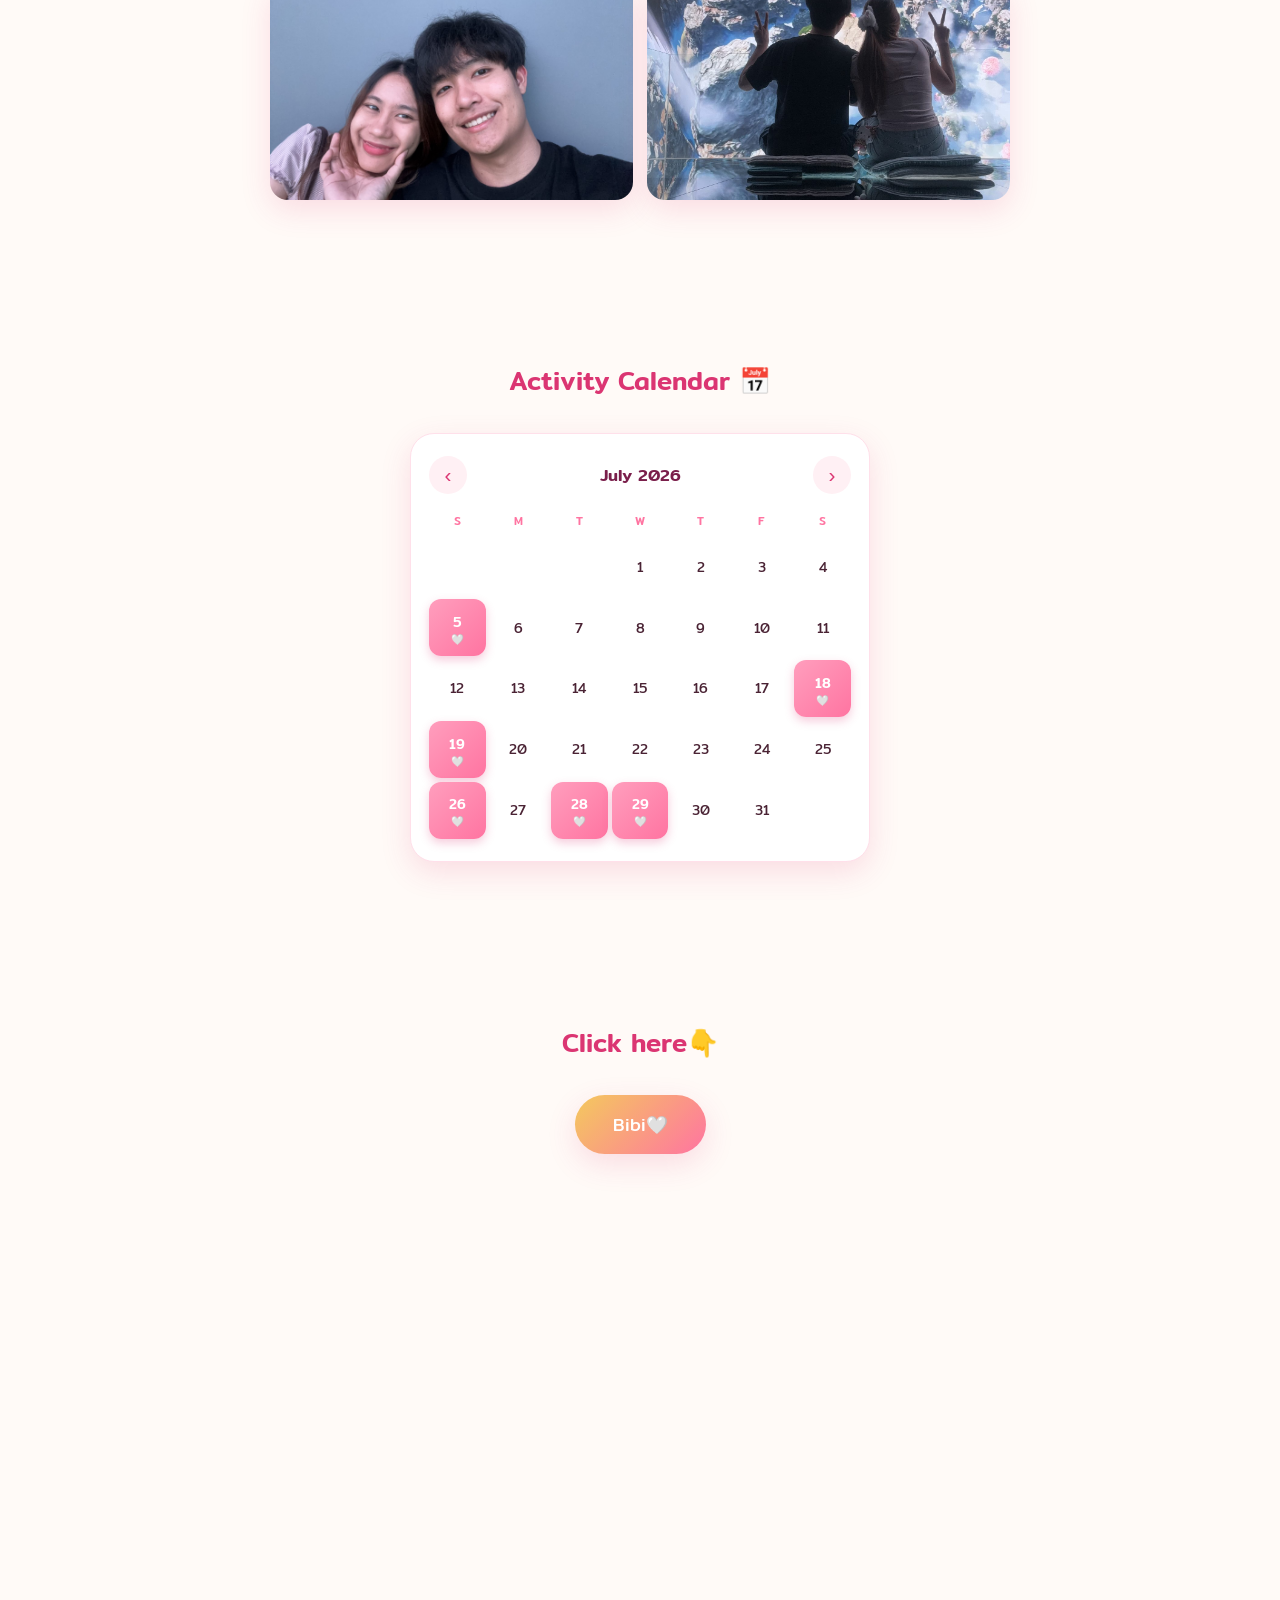
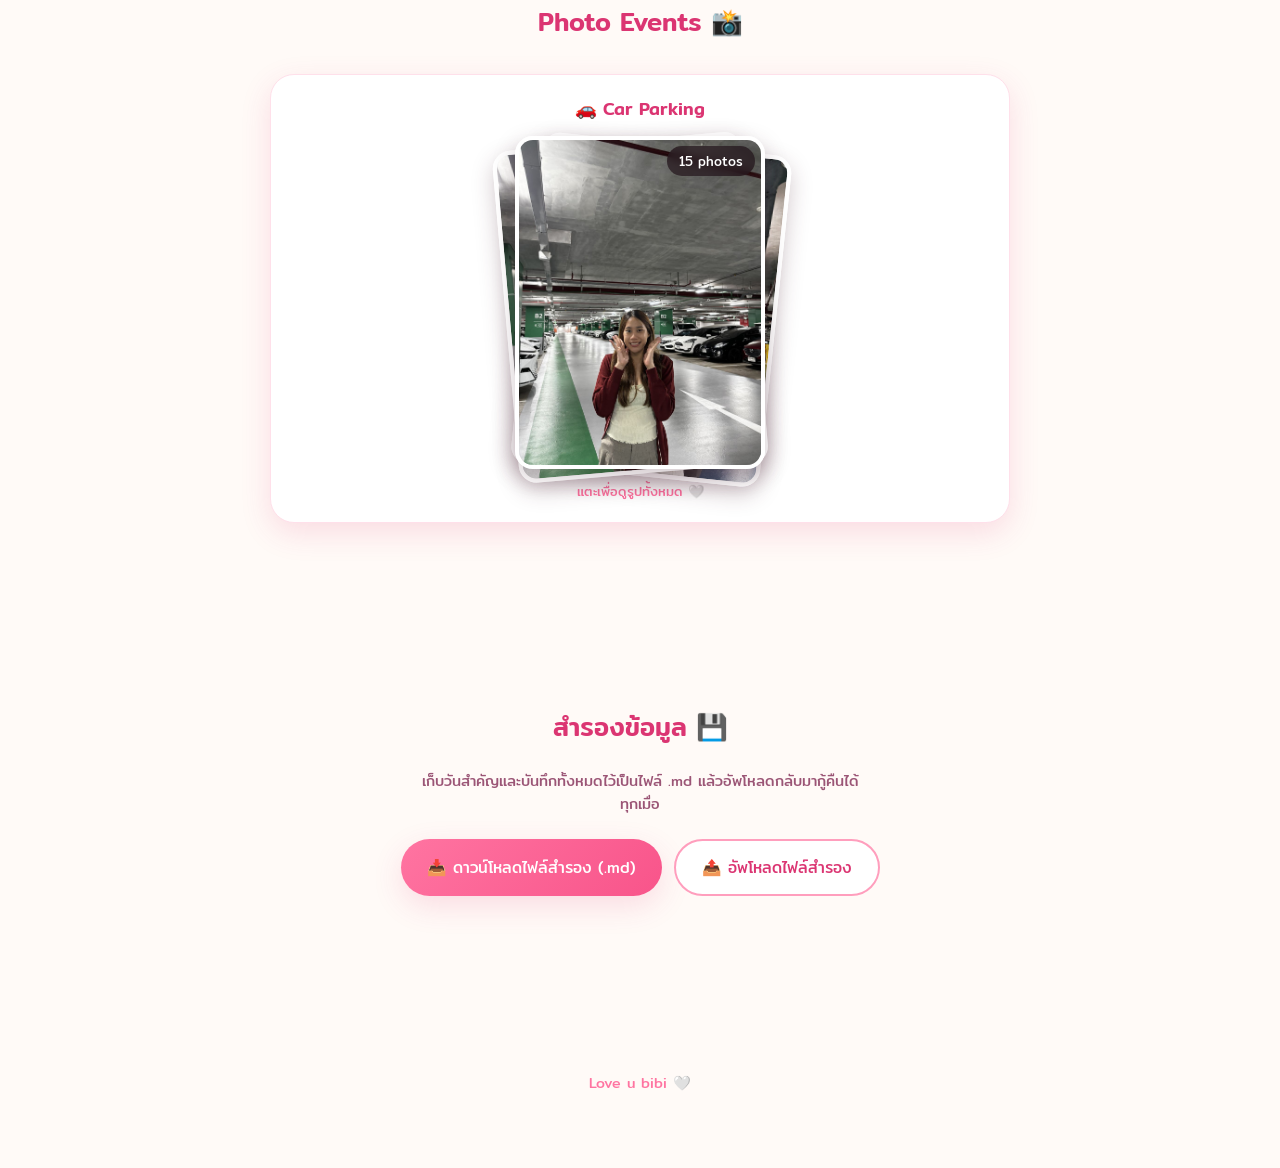
==== commit eb78d885: "Move ZX Space activity from 5 Aug to 5 Jul 2026 Co-Authored-By: Claude Sonnet 5 <noreply@anthropic.c" ====
--- a/love-webapp/index.html
+++ b/love-webapp/index.html
@@ -6,7 +6,7 @@
 <title>อายจัง 💕</title>
 <link rel="preconnect" href="https://fonts.googleapis.com">
 <link href="https://fonts.googleapis.com/css2?family=Mitr:wght@300;400;500;600&family=Kanit:wght@300;400;500;600&display=swap" rel="stylesheet">
-<link rel="stylesheet" href="style.css?v=9">
+<link rel="stylesheet" href="style.css?v=10">
 </head>
 <body>
 
@@ -125,6 +125,6 @@
   <img id="lightbox-img" src="" alt="" />
 </div>
 
-<script src="script.js?v=9"></script>
+<script src="script.js?v=10"></script>
 </body>
 </html>
